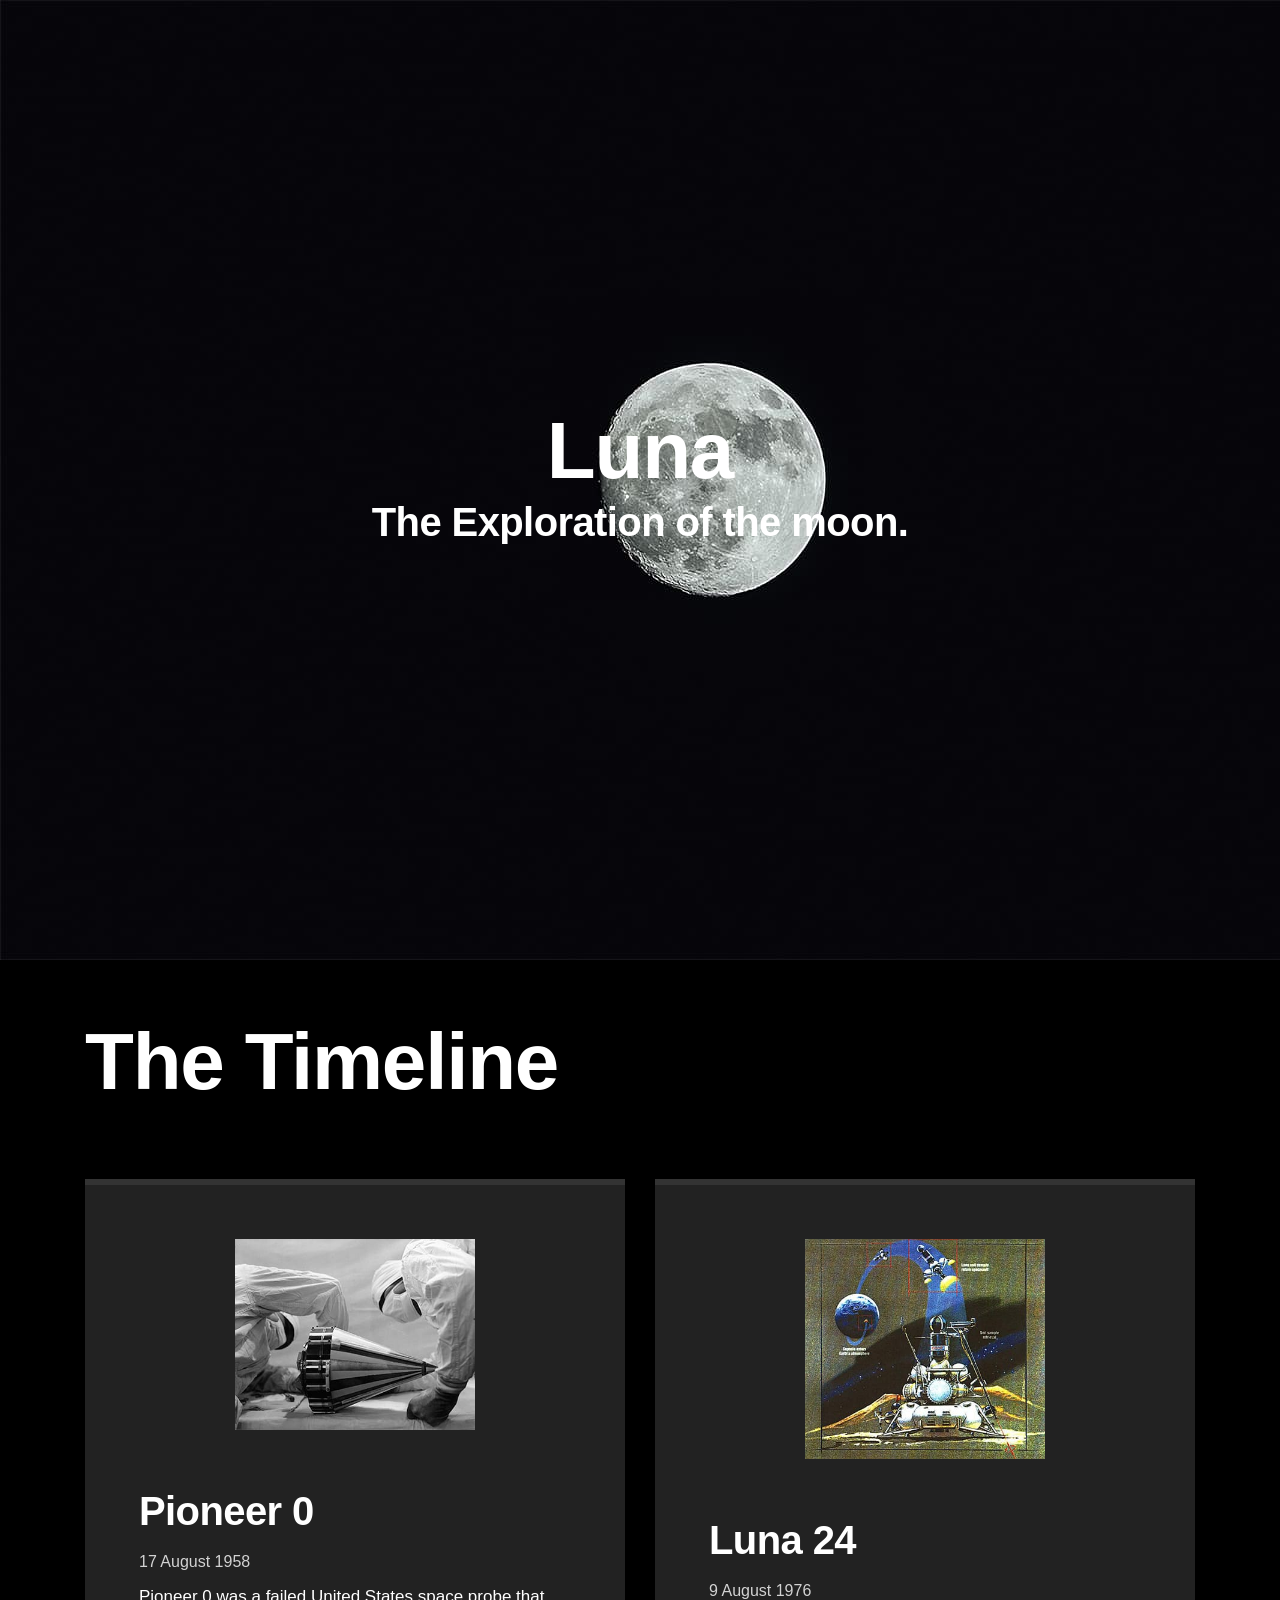
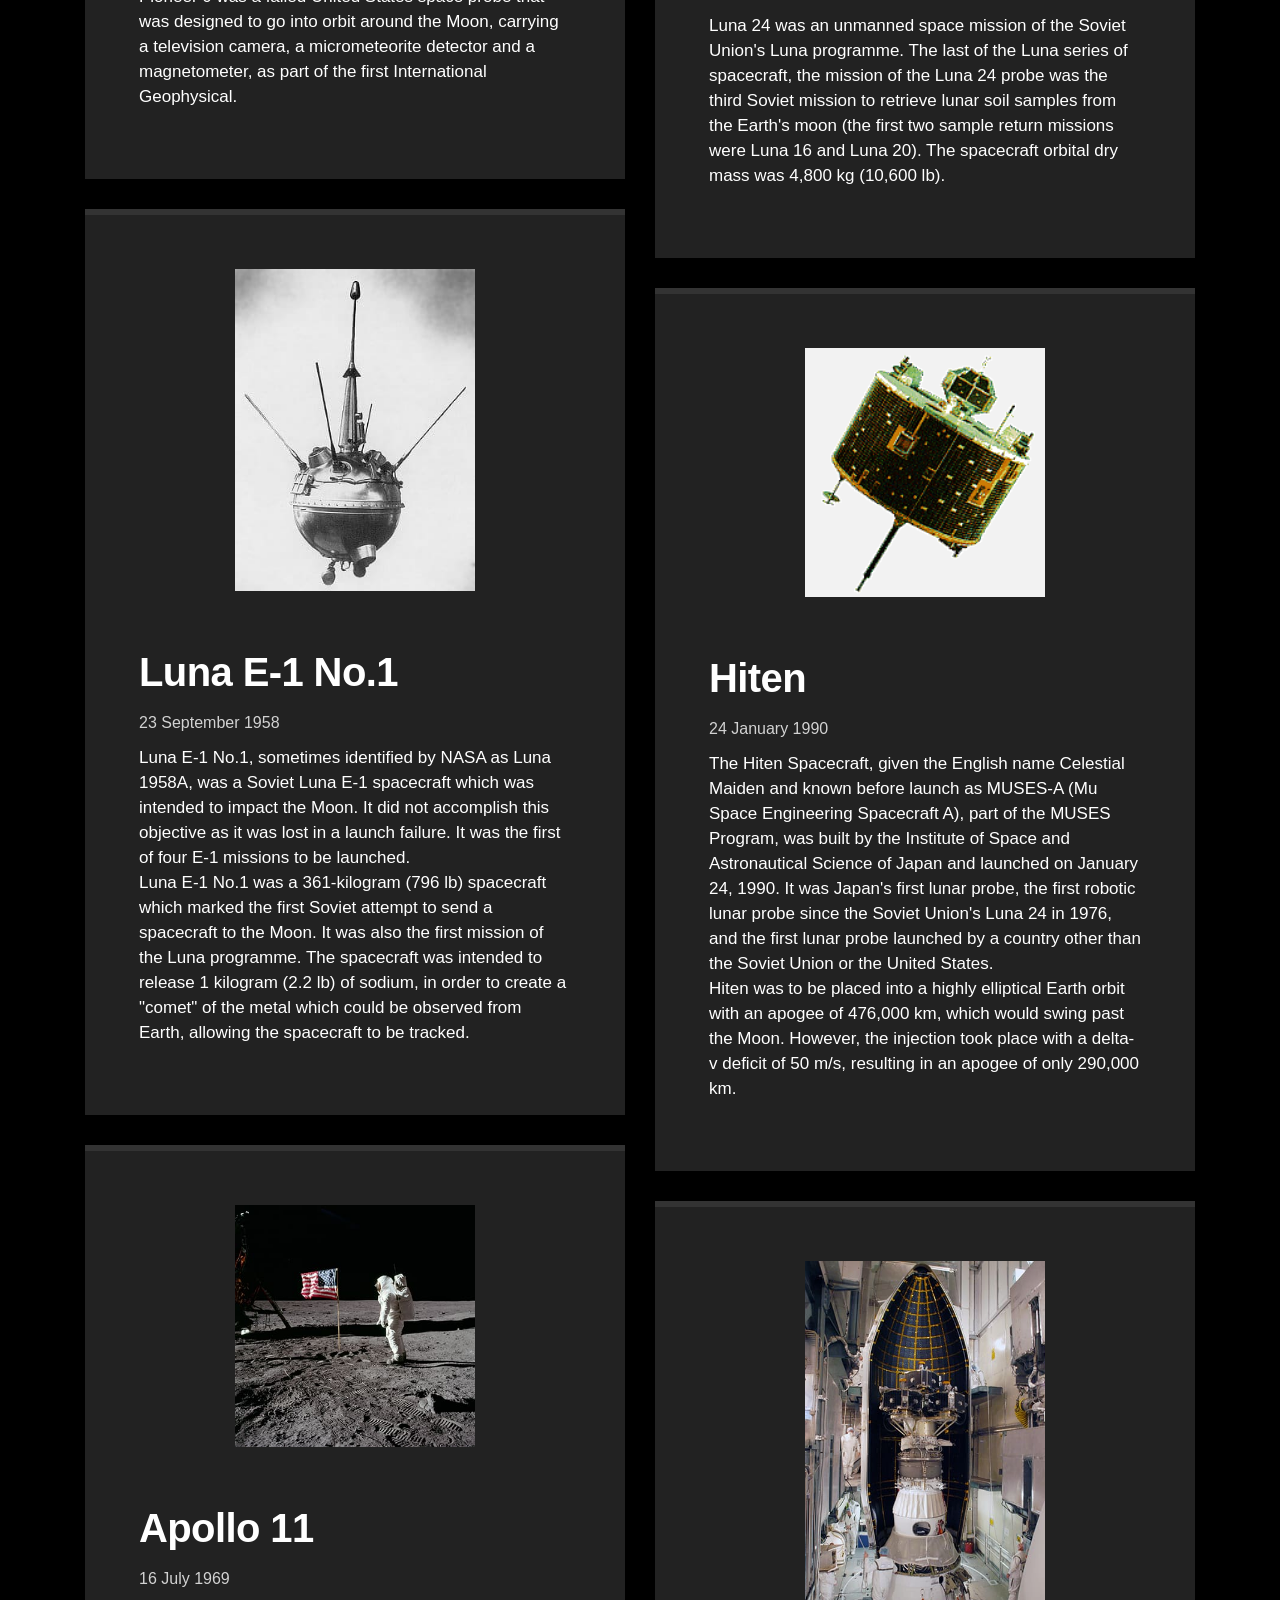
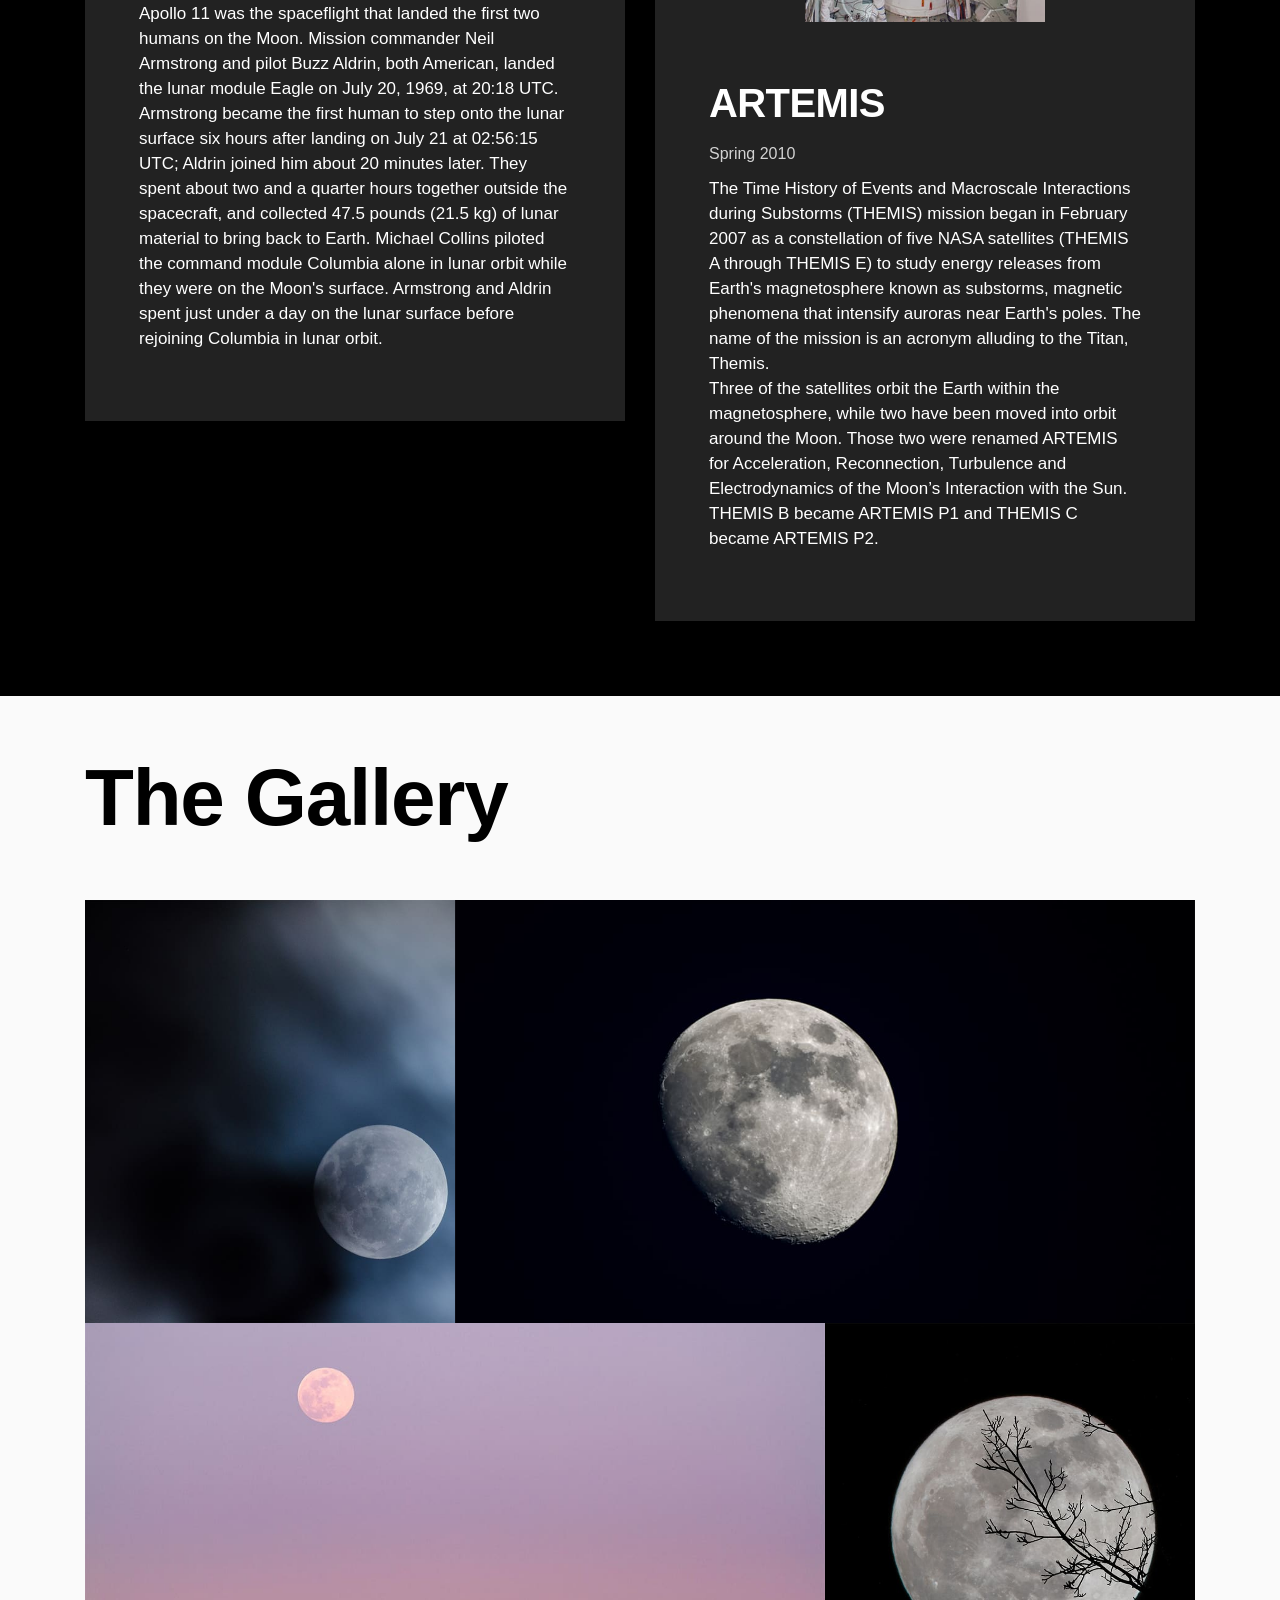
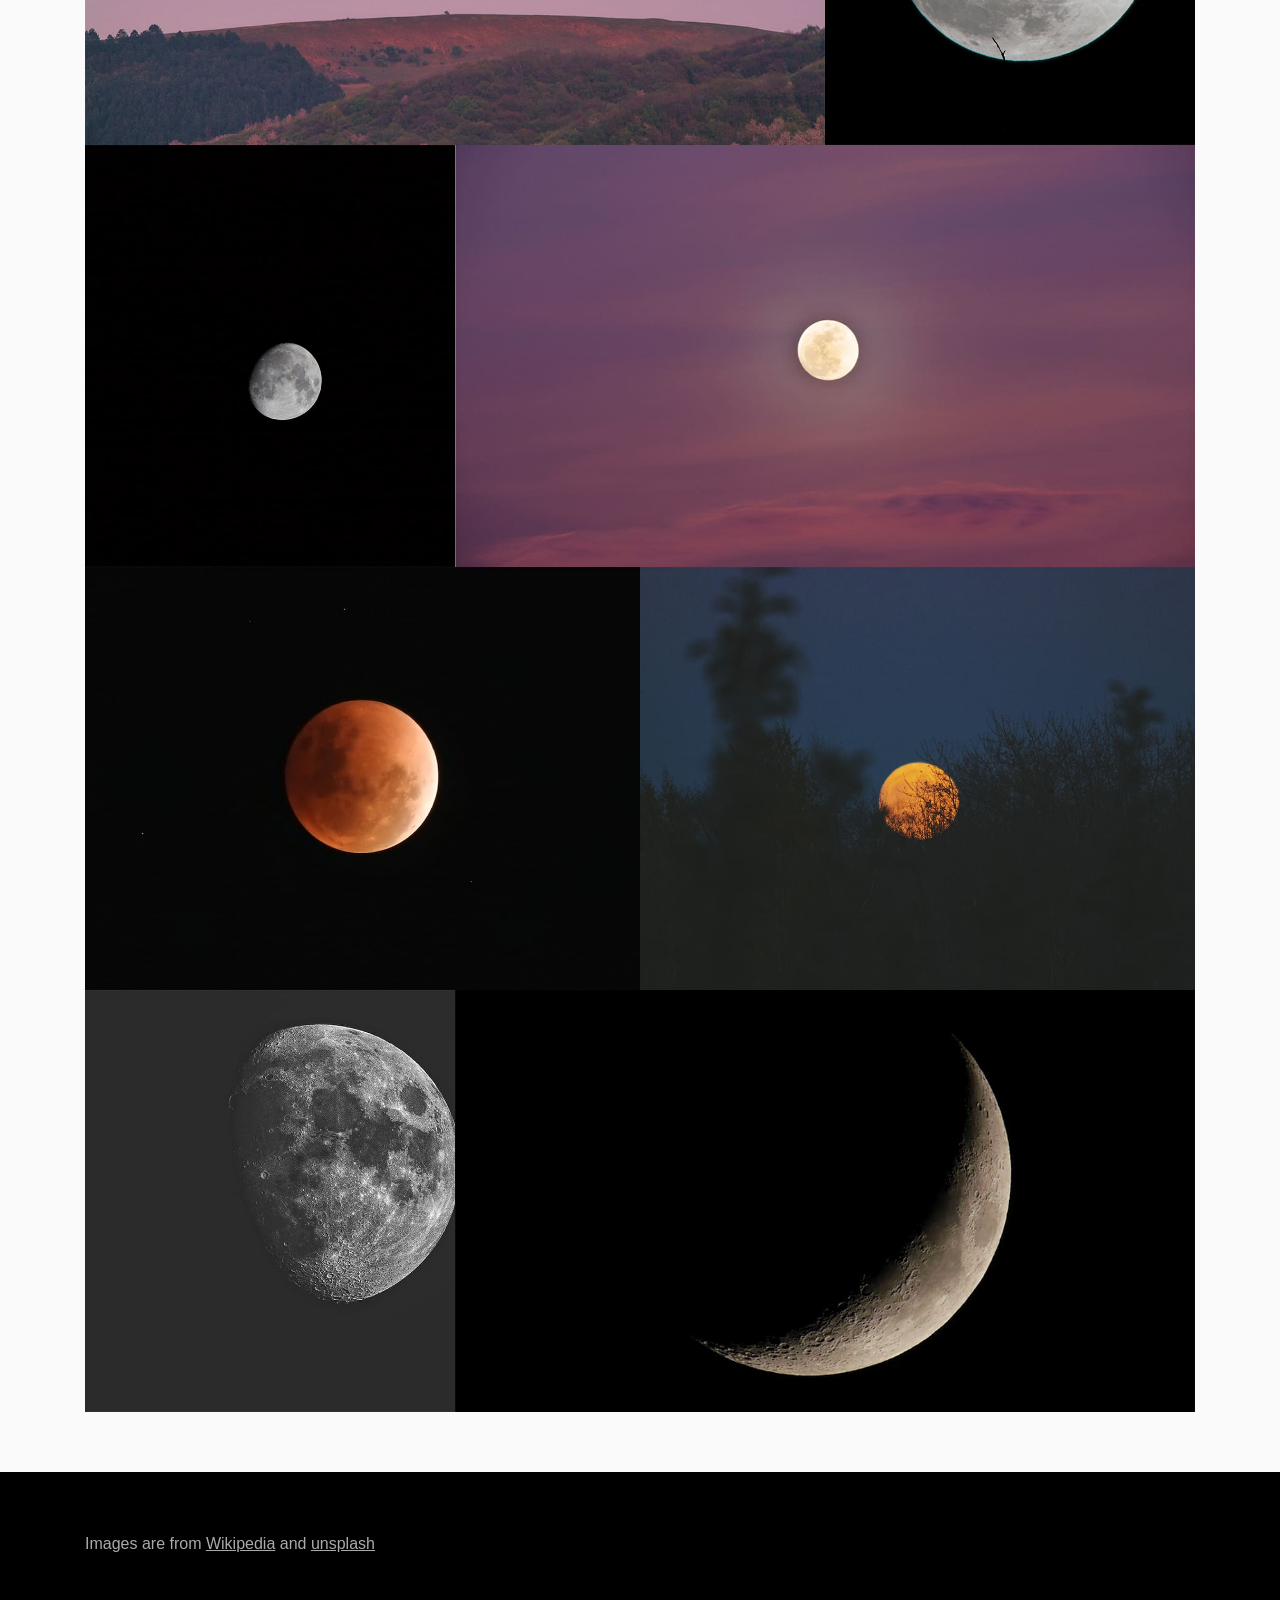
==== index.html @ f982cfae "frist commit" ====
<!-- Hogarth Luna Test - Version 3 -->
<!doctype html>
<html lang="en">

<head>
    <meta charset="utf-8">
    <title>Luna - The exploration of the moon - Test</title>
    <meta name="viewport" content="width=device-width, initial-scale=1">
    <meta http-equiv="X-UA-Compatible" content="IE=edge">
    <meta name="description" content="Luna - The exploration of the moon">
    <meta property="og:title" content="Luna - The exploration of the moon">
    <meta property="og:description" content="Luna - The exploration of the moon">
    <meta name="format-detection" content="telephone=no">
    <link rel="icon" type="image/png" href="/favicon/favicon_32x32.png" sizes="32x32">
    <link rel="icon" type="image/png" href="/favicon/favicon_16x16.png" sizes="16x16">

    <link rel="stylesheet" href="/css/style.css" />
</head>

<body class='home'>
    <section class="hero hero-unit-moon-exploration">
        <figure class="hero-image"></figure>
        <div class="hero-copy">
            <h2>Luna</h2>
            <h3>The Exploration of the moon.</h3>
        </div>
    </section>
    <section class="timeline">
        <div class="container">
            <div class="row">
                <div class="col-12">
                    <h2 class='section-headline'>The Timeline</h2>
                </div>
            </div>
            <div class="row">
                <div class="col-12 col-lg-6">
                    <div class="timeline-item timeline-1">
                        <img src="/images/timeline/pioneer.jpg" width='240' alt="Pioneer 0" class="timeline-item-image">
                        <div class="timeline-item-content">
                            <h3>Pioneer 0</h3>
                            <time>17 August 1958</time>
                            <p>Pioneer 0 was a failed United States space probe that was designed to go into orbit around the Moon, carrying a television camera, a micrometeorite detector and a magnetometer, as part of the first International Geophysical.</p>
                        </div>
                    </div>
                    <div class="timeline-item timeline-2">
                        <img src="/images/timeline/luna-1.jpg" width='240' alt="Luna E-1 No.1" class="timeline-item-image">
                        <div class="timeline-item-content">
                            <h3>Luna E-1 No.1</h3>
                            <time>23 September 1958</time>
                            <p>Luna E-1 No.1, sometimes identified by NASA as Luna 1958A, was a Soviet Luna E-1 spacecraft which was intended to impact the Moon. It did not accomplish this objective as it was lost in a launch failure. It was the first of four E-1 missions to be launched.
                                <br/> Luna E-1 No.1 was a 361-kilogram (796 lb) spacecraft which marked the first Soviet attempt to send a spacecraft to the Moon. It was also the first mission of the Luna programme. The spacecraft was intended to release 1 kilogram (2.2 lb) of sodium, in order to create a "comet" of the metal which could be observed from Earth, allowing the spacecraft to be tracked.</p>
                        </div>
                    </div>
                    <div class="timeline-item timeline-3">
                        <img src="/images/timeline/apollo-11.jpg" width='240' alt="Apollo 11" class="timeline-item-image">
                        <div class="timeline-item-content">
                            <h3>Apollo 11</h3>
                            <time>16 July 1969</time>
                            <p>Apollo 11 was the spaceflight that landed the first two humans on the Moon. Mission commander Neil Armstrong and pilot Buzz Aldrin, both American, landed the lunar module Eagle on July 20, 1969, at 20:18 UTC. Armstrong became the first human to step onto the lunar surface six hours after landing on July 21 at 02:56:15 UTC; Aldrin joined him about 20 minutes later. They spent about two and a quarter hours together outside the spacecraft, and collected 47.5 pounds (21.5 kg) of lunar material to bring back to Earth. Michael Collins piloted the command module Columbia alone in lunar orbit while they were on the Moon's surface. Armstrong and Aldrin spent just under a day on the lunar surface before rejoining Columbia in lunar orbit.</p>
                        </div>
                    </div>
                </div>
                <div class="col-12 col-lg-6">
                    <div class="timeline-item timeline-4">
                        <img src="/images/timeline/luna-24.jpg" width='240' alt="Luna 24" class="timeline-item-image">
                        <div class="timeline-item-content">
                            <h3>Luna 24</h3>
                            <time>9 August 1976</time>
                            <p>Luna 24 was an unmanned space mission of the Soviet Union's Luna programme. The last of the Luna series of spacecraft, the mission of the Luna 24 probe was the third Soviet mission to retrieve lunar soil samples from the Earth's moon (the first two sample return missions were Luna 16 and Luna 20). The spacecraft orbital dry mass was 4,800 kg (10,600 lb).</p>
                        </div>
                    </div>
                    <div class="timeline-item timeline-5">
                        <img src="/images/timeline/hiten.jpg" width='240' alt="Hiten" class="timeline-item-image">
                        <div class="timeline-item-content">
                            <h3>Hiten</h3>
                            <time>24 January 1990</time>
                            <p>The Hiten Spacecraft, given the English name Celestial Maiden and known before launch as MUSES-A (Mu Space Engineering Spacecraft A), part of the MUSES Program, was built by the Institute of Space and Astronautical Science of Japan and launched on January 24, 1990. It was Japan's first lunar probe, the first robotic lunar probe since the Soviet Union's Luna 24 in 1976, and the first lunar probe launched by a country other than the Soviet Union or the United States.
                                <br/> Hiten was to be placed into a highly elliptical Earth orbit with an apogee of 476,000 km, which would swing past the Moon. However, the injection took place with a delta-v deficit of 50 m/s, resulting in an apogee of only 290,000 km.</p>
                        </div>
                    </div>
                    <div class="timeline-item timeline-6">
                        <img src="/images/timeline/artemis.jpg" width='240' alt="ARTEMIS" class="timeline-item-image">
                        <div class="timeline-item-content">
                            <h3>ARTEMIS</h3>
                            <time>Spring 2010</time>
                            <p>The Time History of Events and Macroscale Interactions during Substorms (THEMIS) mission began in February 2007 as a constellation of five NASA satellites (THEMIS A through THEMIS E) to study energy releases from Earth's magnetosphere known as substorms, magnetic phenomena that intensify auroras near Earth's poles. The name of the mission is an acronym alluding to the Titan, Themis.
                                <br> Three of the satellites orbit the Earth within the magnetosphere, while two have been moved into orbit around the Moon. Those two were renamed ARTEMIS for Acceleration, Reconnection, Turbulence and Electrodynamics of the Moon’s Interaction with the Sun. THEMIS B became ARTEMIS P1 and THEMIS C became ARTEMIS P2.</p>
                        </div>
                    </div>
                </div>
            </div>
        </div>
    </section>
    <section class="gallery" aria-hidden='true'>
        <div class="container">
            <div class="row">
                <div class="col-12">
                    <h2 class='section-headline'>The Gallery</h2>
                </div>
            </div>
            <div class="row">
                <div class="col-12">
                    <div class="gallery-grid">
                        <div class="gallery-photo grid-third grid-left">
                            <figure class='image-moon-1'></figure>
                        </div>
                        <div class="gallery-photo grid-two-third grid-right">
                            <figure class='image-moon-2'></figure>
                        </div>
                        <div class="gallery-photo grid-two-third grid-left">
                            <figure class='image-moon-3'></figure>
                        </div>
                        <div class="gallery-photo grid-third grid-right">
                            <figure class='image-moon-4'></figure>
                        </div>
                        <div class="gallery-photo grid-third grid-left">
                            <figure class='image-moon-5'></figure>
                        </div>
                        <div class="gallery-photo grid-two-third grid-right">
                            <figure class='image-moon-6'></figure>
                        </div>
                        <div class="gallery-photo grid-half grid-left small-hide">
                            <figure class='image-moon-7'></figure>
                        </div>
                        <div class="gallery-photo grid-half grid-right small-hide">
                            <figure class='image-moon-8'></figure>
                        </div>
                        <div class="gallery-photo grid-third grid-left">
                            <figure class='image-moon-9'></figure>
                        </div>
                        <div class="gallery-photo grid-two-third grid-right">
                            <figure class='image-moon-10'></figure>
                        </div>
                    </div>
                </div>
            </div>
        </div>
    </section>
    <footer class='footer'>
        <div class="container">
            <div class="row">
                <div class="col-12">
                    <ul class='footer-list'>
                        <li class='footer-list-item'>Images are from <a href="https://en.wikipedia.org/wiki/Main_Page" target="_blank">Wikipedia</a> and <a href="https://unsplash.com/" target="_blank">unsplash</a></li>
                    </ul>
                </div>
            </div>
        </div>
    </footer>
</body>

</html>
---- css/style.css ----
*,:after,:before{-webkit-box-sizing:border-box;box-sizing:border-box}html{font-family:sans-serif;line-height:1.15;-webkit-text-size-adjust:100%;-ms-text-size-adjust:100%;-ms-overflow-style:scrollbar;-webkit-tap-highlight-color:transparent}@-ms-viewport{width:device-width}article,aside,figcaption,figure,footer,header,hgroup,main,nav,section{display:block}body{margin:0;font-family:-apple-system,BlinkMacSystemFont,Segoe UI,Roboto,Helvetica Neue,Arial,sans-serif;font-size:1rem;font-weight:400;line-height:1.5;color:#212529;text-align:left;background-color:#fff}[tabindex="-1"]:focus{outline:0!important}hr{-webkit-box-sizing:content-box;box-sizing:content-box;height:0;overflow:visible}h1,h2,h3,h4,h5,h6{margin-top:0;margin-bottom:.5rem}p{margin-top:0;margin-bottom:1rem}abbr[data-original-title],abbr[title]{text-decoration:underline;-webkit-text-decoration:underline dotted;text-decoration:underline dotted;cursor:help;border-bottom:0}address{font-style:normal;line-height:inherit}address,dl,ol,ul{margin-bottom:1rem}dl,ol,ul{margin-top:0}ol ol,ol ul,ul ol,ul ul{margin-bottom:0}dt{font-weight:700}dd{margin-bottom:.5rem;margin-left:0}blockquote{margin:0 0 1rem}dfn{font-style:italic}b,strong{font-weight:bolder}small{font-size:80%}sub,sup{position:relative;font-size:75%;line-height:0;vertical-align:baseline}sub{bottom:-.25em}sup{top:-.5em}a{color:#007bff;text-decoration:none;background-color:transparent;-webkit-text-decoration-skip:objects}a:hover{color:#0056b3;text-decoration:underline}a:not([href]):not([tabindex]),a:not([href]):not([tabindex]):focus,a:not([href]):not([tabindex]):hover{color:inherit;text-decoration:none}a:not([href]):not([tabindex]):focus{outline:0}code,kbd,pre,samp{font-family:SFMono-Regular,Menlo,Monaco,Consolas,Liberation Mono,Courier New,monospace;font-size:1em}pre{margin-top:0;margin-bottom:1rem;overflow:auto;-ms-overflow-style:scrollbar}figure{margin:0 0 1rem}img{vertical-align:middle;border-style:none}svg:not(:root){overflow:hidden}table{border-collapse:collapse}caption{padding-top:.75rem;padding-bottom:.75rem;color:#6c757d;text-align:left;caption-side:bottom}th{text-align:inherit}label{display:inline-block;margin-bottom:.5rem}button{border-radius:0}button:focus{outline:1px dotted;outline:5px auto -webkit-focus-ring-color}button,input,optgroup,select,textarea{margin:0;font-family:inherit;font-size:inherit;line-height:inherit}button,input{overflow:visible}button,select{text-transform:none}[type=reset],[type=submit],button,html [type=button]{-webkit-appearance:button}[type=button]::-moz-focus-inner,[type=reset]::-moz-focus-inner,[type=submit]::-moz-focus-inner,button::-moz-focus-inner{padding:0;border-style:none}input[type=checkbox],input[type=radio]{-webkit-box-sizing:border-box;box-sizing:border-box;padding:0}input[type=date],input[type=datetime-local],input[type=month],input[type=time]{-webkit-appearance:listbox}textarea{overflow:auto;resize:vertical}fieldset{min-width:0;padding:0;margin:0;border:0}legend{display:block;width:100%;max-width:100%;padding:0;margin-bottom:.5rem;font-size:1.5rem;line-height:inherit;color:inherit;white-space:normal}progress{vertical-align:baseline}[type=number]::-webkit-inner-spin-button,[type=number]::-webkit-outer-spin-button{height:auto}[type=search]{outline-offset:-2px;-webkit-appearance:none}[type=search]::-webkit-search-cancel-button,[type=search]::-webkit-search-decoration{-webkit-appearance:none}::-webkit-file-upload-button{font:inherit;-webkit-appearance:button}output{display:inline-block}summary{display:list-item;cursor:pointer}template{display:none}[hidden]{display:none!important}.h1,.h2,.h3,.h4,.h5,.h6,h1,h2,h3,h4,h5,h6{margin-bottom:.5rem;font-family:inherit;font-weight:500;line-height:1.2;color:inherit}.h1,h1{font-size:2.5rem}.h2,h2{font-size:2rem}.h3,h3{font-size:1.75rem}.h4,h4{font-size:1.5rem}.h5,h5{font-size:1.25rem}.h6,h6{font-size:1rem}.lead{font-size:1.25rem;font-weight:300}.display-1{font-size:6rem}.display-1,.display-2{font-weight:300;line-height:1.2}.display-2{font-size:5.5rem}.display-3{font-size:4.5rem}.display-3,.display-4{font-weight:300;line-height:1.2}.display-4{font-size:3.5rem}hr{margin-top:1rem;margin-bottom:1rem;border:0;border-top:1px solid rgba(0,0,0,.1)}.small,small{font-size:80%;font-weight:400}.mark,mark{padding:.2em;background-color:#fcf8e3}.list-inline,.list-unstyled{padding-left:0;list-style:none}.list-inline-item{display:inline-block}.list-inline-item:not(:last-child){margin-right:.5rem}.initialism{font-size:90%;text-transform:uppercase}.blockquote{margin-bottom:1rem;font-size:1.25rem}.blockquote-footer{display:block;font-size:80%;color:#6c757d}.blockquote-footer:before{content:"\2014 \00A0"}.container{width:100%;padding-right:15px;padding-left:15px;margin-right:auto;margin-left:auto}@media (min-width:576px){.container{max-width:540px}}@media (min-width:768px){.container{max-width:720px}}@media (min-width:992px){.container{max-width:960px}}@media (min-width:1200px){.container{max-width:1140px}}.container-fluid{width:100%;padding-right:15px;padding-left:15px;margin-right:auto;margin-left:auto}.row{display:-webkit-box;display:-ms-flexbox;display:flex;-ms-flex-wrap:wrap;flex-wrap:wrap;margin-right:-15px;margin-left:-15px}.no-gutters{margin-right:0;margin-left:0}.no-gutters>.col,.no-gutters>[class*=col-]{padding-right:0;padding-left:0}.col,.col-1,.col-2,.col-3,.col-4,.col-5,.col-6,.col-7,.col-8,.col-9,.col-10,.col-11,.col-12,.col-auto,.col-lg,.col-lg-1,.col-lg-2,.col-lg-3,.col-lg-4,.col-lg-5,.col-lg-6,.col-lg-7,.col-lg-8,.col-lg-9,.col-lg-10,.col-lg-11,.col-lg-12,.col-lg-auto,.col-md,.col-md-1,.col-md-2,.col-md-3,.col-md-4,.col-md-5,.col-md-6,.col-md-7,.col-md-8,.col-md-9,.col-md-10,.col-md-11,.col-md-12,.col-md-auto,.col-sm,.col-sm-1,.col-sm-2,.col-sm-3,.col-sm-4,.col-sm-5,.col-sm-6,.col-sm-7,.col-sm-8,.col-sm-9,.col-sm-10,.col-sm-11,.col-sm-12,.col-sm-auto,.col-xl,.col-xl-1,.col-xl-2,.col-xl-3,.col-xl-4,.col-xl-5,.col-xl-6,.col-xl-7,.col-xl-8,.col-xl-9,.col-xl-10,.col-xl-11,.col-xl-12,.col-xl-auto{position:relative;width:100%;min-height:1px;padding-right:15px;padding-left:15px}.col{-ms-flex-preferred-size:0;flex-basis:0;-webkit-box-flex:1;-ms-flex-positive:1;flex-grow:1;max-width:100%}.col-auto{-ms-flex:0 0 auto;flex:0 0 auto;width:auto;max-width:none}.col-1,.col-auto{-webkit-box-flex:0}.col-1{-ms-flex:0 0 8.33333%;flex:0 0 8.33333%;max-width:8.33333%}.col-2{-ms-flex:0 0 16.66667%;flex:0 0 16.66667%;max-width:16.66667%}.col-2,.col-3{-webkit-box-flex:0}.col-3{-ms-flex:0 0 25%;flex:0 0 25%;max-width:25%}.col-4{-ms-flex:0 0 33.33333%;flex:0 0 33.33333%;max-width:33.33333%}.col-4,.col-5{-webkit-box-flex:0}.col-5{-ms-flex:0 0 41.66667%;flex:0 0 41.66667%;max-width:41.66667%}.col-6{-ms-flex:0 0 50%;flex:0 0 50%;max-width:50%}.col-6,.col-7{-webkit-box-flex:0}.col-7{-ms-flex:0 0 58.33333%;flex:0 0 58.33333%;max-width:58.33333%}.col-8{-ms-flex:0 0 66.66667%;flex:0 0 66.66667%;max-width:66.66667%}.col-8,.col-9{-webkit-box-flex:0}.col-9{-ms-flex:0 0 75%;flex:0 0 75%;max-width:75%}.col-10{-ms-flex:0 0 83.33333%;flex:0 0 83.33333%;max-width:83.33333%}.col-10,.col-11{-webkit-box-flex:0}.col-11{-ms-flex:0 0 91.66667%;flex:0 0 91.66667%;max-width:91.66667%}.col-12{-webkit-box-flex:0;-ms-flex:0 0 100%;flex:0 0 100%;max-width:100%}.order-first{-webkit-box-ordinal-group:0;-ms-flex-order:-1;order:-1}.order-last{-webkit-box-ordinal-group:14;-ms-flex-order:13;order:13}.order-0{-webkit-box-ordinal-group:1;-ms-flex-order:0;order:0}.order-1{-webkit-box-ordinal-group:2;-ms-flex-order:1;order:1}.order-2{-webkit-box-ordinal-group:3;-ms-flex-order:2;order:2}.order-3{-webkit-box-ordinal-group:4;-ms-flex-order:3;order:3}.order-4{-webkit-box-ordinal-group:5;-ms-flex-order:4;order:4}.order-5{-webkit-box-ordinal-group:6;-ms-flex-order:5;order:5}.order-6{-webkit-box-ordinal-group:7;-ms-flex-order:6;order:6}.order-7{-webkit-box-ordinal-group:8;-ms-flex-order:7;order:7}.order-8{-webkit-box-ordinal-group:9;-ms-flex-order:8;order:8}.order-9{-webkit-box-ordinal-group:10;-ms-flex-order:9;order:9}.order-10{-webkit-box-ordinal-group:11;-ms-flex-order:10;order:10}.order-11{-webkit-box-ordinal-group:12;-ms-flex-order:11;order:11}.order-12{-webkit-box-ordinal-group:13;-ms-flex-order:12;order:12}.offset-1{margin-left:8.33333%}.offset-2{margin-left:16.66667%}.offset-3{margin-left:25%}.offset-4{margin-left:33.33333%}.offset-5{margin-left:41.66667%}.offset-6{margin-left:50%}.offset-7{margin-left:58.33333%}.offset-8{margin-left:66.66667%}.offset-9{margin-left:75%}.offset-10{margin-left:83.33333%}.offset-11{margin-left:91.66667%}@media (min-width:576px){.col-sm{-ms-flex-preferred-size:0;flex-basis:0;-webkit-box-flex:1;-ms-flex-positive:1;flex-grow:1;max-width:100%}.col-sm-auto{-webkit-box-flex:0;-ms-flex:0 0 auto;flex:0 0 auto;width:auto;max-width:none}.col-sm-1{-webkit-box-flex:0;-ms-flex:0 0 8.33333%;flex:0 0 8.33333%;max-width:8.33333%}.col-sm-2{-webkit-box-flex:0;-ms-flex:0 0 16.66667%;flex:0 0 16.66667%;max-width:16.66667%}.col-sm-3{-webkit-box-flex:0;-ms-flex:0 0 25%;flex:0 0 25%;max-width:25%}.col-sm-4{-webkit-box-flex:0;-ms-flex:0 0 33.33333%;flex:0 0 33.33333%;max-width:33.33333%}.col-sm-5{-webkit-box-flex:0;-ms-flex:0 0 41.66667%;flex:0 0 41.66667%;max-width:41.66667%}.col-sm-6{-webkit-box-flex:0;-ms-flex:0 0 50%;flex:0 0 50%;max-width:50%}.col-sm-7{-webkit-box-flex:0;-ms-flex:0 0 58.33333%;flex:0 0 58.33333%;max-width:58.33333%}.col-sm-8{-webkit-box-flex:0;-ms-flex:0 0 66.66667%;flex:0 0 66.66667%;max-width:66.66667%}.col-sm-9{-webkit-box-flex:0;-ms-flex:0 0 75%;flex:0 0 75%;max-width:75%}.col-sm-10{-webkit-box-flex:0;-ms-flex:0 0 83.33333%;flex:0 0 83.33333%;max-width:83.33333%}.col-sm-11{-webkit-box-flex:0;-ms-flex:0 0 91.66667%;flex:0 0 91.66667%;max-width:91.66667%}.col-sm-12{-webkit-box-flex:0;-ms-flex:0 0 100%;flex:0 0 100%;max-width:100%}.order-sm-first{-webkit-box-ordinal-group:0;-ms-flex-order:-1;order:-1}.order-sm-last{-webkit-box-ordinal-group:14;-ms-flex-order:13;order:13}.order-sm-0{-webkit-box-ordinal-group:1;-ms-flex-order:0;order:0}.order-sm-1{-webkit-box-ordinal-group:2;-ms-flex-order:1;order:1}.order-sm-2{-webkit-box-ordinal-group:3;-ms-flex-order:2;order:2}.order-sm-3{-webkit-box-ordinal-group:4;-ms-flex-order:3;order:3}.order-sm-4{-webkit-box-ordinal-group:5;-ms-flex-order:4;order:4}.order-sm-5{-webkit-box-ordinal-group:6;-ms-flex-order:5;order:5}.order-sm-6{-webkit-box-ordinal-group:7;-ms-flex-order:6;order:6}.order-sm-7{-webkit-box-ordinal-group:8;-ms-flex-order:7;order:7}.order-sm-8{-webkit-box-ordinal-group:9;-ms-flex-order:8;order:8}.order-sm-9{-webkit-box-ordinal-group:10;-ms-flex-order:9;order:9}.order-sm-10{-webkit-box-ordinal-group:11;-ms-flex-order:10;order:10}.order-sm-11{-webkit-box-ordinal-group:12;-ms-flex-order:11;order:11}.order-sm-12{-webkit-box-ordinal-group:13;-ms-flex-order:12;order:12}.offset-sm-0{margin-left:0}.offset-sm-1{margin-left:8.33333%}.offset-sm-2{margin-left:16.66667%}.offset-sm-3{margin-left:25%}.offset-sm-4{margin-left:33.33333%}.offset-sm-5{margin-left:41.66667%}.offset-sm-6{margin-left:50%}.offset-sm-7{margin-left:58.33333%}.offset-sm-8{margin-left:66.66667%}.offset-sm-9{margin-left:75%}.offset-sm-10{margin-left:83.33333%}.offset-sm-11{margin-left:91.66667%}}@media (min-width:768px){.col-md{-ms-flex-preferred-size:0;flex-basis:0;-webkit-box-flex:1;-ms-flex-positive:1;flex-grow:1;max-width:100%}.col-md-auto{-webkit-box-flex:0;-ms-flex:0 0 auto;flex:0 0 auto;width:auto;max-width:none}.col-md-1{-webkit-box-flex:0;-ms-flex:0 0 8.33333%;flex:0 0 8.33333%;max-width:8.33333%}.col-md-2{-webkit-box-flex:0;-ms-flex:0 0 16.66667%;flex:0 0 16.66667%;max-width:16.66667%}.col-md-3{-webkit-box-flex:0;-ms-flex:0 0 25%;flex:0 0 25%;max-width:25%}.col-md-4{-webkit-box-flex:0;-ms-flex:0 0 33.33333%;flex:0 0 33.33333%;max-width:33.33333%}.col-md-5{-webkit-box-flex:0;-ms-flex:0 0 41.66667%;flex:0 0 41.66667%;max-width:41.66667%}.col-md-6{-webkit-box-flex:0;-ms-flex:0 0 50%;flex:0 0 50%;max-width:50%}.col-md-7{-webkit-box-flex:0;-ms-flex:0 0 58.33333%;flex:0 0 58.33333%;max-width:58.33333%}.col-md-8{-webkit-box-flex:0;-ms-flex:0 0 66.66667%;flex:0 0 66.66667%;max-width:66.66667%}.col-md-9{-webkit-box-flex:0;-ms-flex:0 0 75%;flex:0 0 75%;max-width:75%}.col-md-10{-webkit-box-flex:0;-ms-flex:0 0 83.33333%;flex:0 0 83.33333%;max-width:83.33333%}.col-md-11{-webkit-box-flex:0;-ms-flex:0 0 91.66667%;flex:0 0 91.66667%;max-width:91.66667%}.col-md-12{-webkit-box-flex:0;-ms-flex:0 0 100%;flex:0 0 100%;max-width:100%}.order-md-first{-webkit-box-ordinal-group:0;-ms-flex-order:-1;order:-1}.order-md-last{-webkit-box-ordinal-group:14;-ms-flex-order:13;order:13}.order-md-0{-webkit-box-ordinal-group:1;-ms-flex-order:0;order:0}.order-md-1{-webkit-box-ordinal-group:2;-ms-flex-order:1;order:1}.order-md-2{-webkit-box-ordinal-group:3;-ms-flex-order:2;order:2}.order-md-3{-webkit-box-ordinal-group:4;-ms-flex-order:3;order:3}.order-md-4{-webkit-box-ordinal-group:5;-ms-flex-order:4;order:4}.order-md-5{-webkit-box-ordinal-group:6;-ms-flex-order:5;order:5}.order-md-6{-webkit-box-ordinal-group:7;-ms-flex-order:6;order:6}.order-md-7{-webkit-box-ordinal-group:8;-ms-flex-order:7;order:7}.order-md-8{-webkit-box-ordinal-group:9;-ms-flex-order:8;order:8}.order-md-9{-webkit-box-ordinal-group:10;-ms-flex-order:9;order:9}.order-md-10{-webkit-box-ordinal-group:11;-ms-flex-order:10;order:10}.order-md-11{-webkit-box-ordinal-group:12;-ms-flex-order:11;order:11}.order-md-12{-webkit-box-ordinal-group:13;-ms-flex-order:12;order:12}.offset-md-0{margin-left:0}.offset-md-1{margin-left:8.33333%}.offset-md-2{margin-left:16.66667%}.offset-md-3{margin-left:25%}.offset-md-4{margin-left:33.33333%}.offset-md-5{margin-left:41.66667%}.offset-md-6{margin-left:50%}.offset-md-7{margin-left:58.33333%}.offset-md-8{margin-left:66.66667%}.offset-md-9{margin-left:75%}.offset-md-10{margin-left:83.33333%}.offset-md-11{margin-left:91.66667%}}@media (min-width:992px){.col-lg{-ms-flex-preferred-size:0;flex-basis:0;-webkit-box-flex:1;-ms-flex-positive:1;flex-grow:1;max-width:100%}.col-lg-auto{-webkit-box-flex:0;-ms-flex:0 0 auto;flex:0 0 auto;width:auto;max-width:none}.col-lg-1{-webkit-box-flex:0;-ms-flex:0 0 8.33333%;flex:0 0 8.33333%;max-width:8.33333%}.col-lg-2{-webkit-box-flex:0;-ms-flex:0 0 16.66667%;flex:0 0 16.66667%;max-width:16.66667%}.col-lg-3{-webkit-box-flex:0;-ms-flex:0 0 25%;flex:0 0 25%;max-width:25%}.col-lg-4{-webkit-box-flex:0;-ms-flex:0 0 33.33333%;flex:0 0 33.33333%;max-width:33.33333%}.col-lg-5{-webkit-box-flex:0;-ms-flex:0 0 41.66667%;flex:0 0 41.66667%;max-width:41.66667%}.col-lg-6{-webkit-box-flex:0;-ms-flex:0 0 50%;flex:0 0 50%;max-width:50%}.col-lg-7{-webkit-box-flex:0;-ms-flex:0 0 58.33333%;flex:0 0 58.33333%;max-width:58.33333%}.col-lg-8{-webkit-box-flex:0;-ms-flex:0 0 66.66667%;flex:0 0 66.66667%;max-width:66.66667%}.col-lg-9{-webkit-box-flex:0;-ms-flex:0 0 75%;flex:0 0 75%;max-width:75%}.col-lg-10{-webkit-box-flex:0;-ms-flex:0 0 83.33333%;flex:0 0 83.33333%;max-width:83.33333%}.col-lg-11{-webkit-box-flex:0;-ms-flex:0 0 91.66667%;flex:0 0 91.66667%;max-width:91.66667%}.col-lg-12{-webkit-box-flex:0;-ms-flex:0 0 100%;flex:0 0 100%;max-width:100%}.order-lg-first{-webkit-box-ordinal-group:0;-ms-flex-order:-1;order:-1}.order-lg-last{-webkit-box-ordinal-group:14;-ms-flex-order:13;order:13}.order-lg-0{-webkit-box-ordinal-group:1;-ms-flex-order:0;order:0}.order-lg-1{-webkit-box-ordinal-group:2;-ms-flex-order:1;order:1}.order-lg-2{-webkit-box-ordinal-group:3;-ms-flex-order:2;order:2}.order-lg-3{-webkit-box-ordinal-group:4;-ms-flex-order:3;order:3}.order-lg-4{-webkit-box-ordinal-group:5;-ms-flex-order:4;order:4}.order-lg-5{-webkit-box-ordinal-group:6;-ms-flex-order:5;order:5}.order-lg-6{-webkit-box-ordinal-group:7;-ms-flex-order:6;order:6}.order-lg-7{-webkit-box-ordinal-group:8;-ms-flex-order:7;order:7}.order-lg-8{-webkit-box-ordinal-group:9;-ms-flex-order:8;order:8}.order-lg-9{-webkit-box-ordinal-group:10;-ms-flex-order:9;order:9}.order-lg-10{-webkit-box-ordinal-group:11;-ms-flex-order:10;order:10}.order-lg-11{-webkit-box-ordinal-group:12;-ms-flex-order:11;order:11}.order-lg-12{-webkit-box-ordinal-group:13;-ms-flex-order:12;order:12}.offset-lg-0{margin-left:0}.offset-lg-1{margin-left:8.33333%}.offset-lg-2{margin-left:16.66667%}.offset-lg-3{margin-left:25%}.offset-lg-4{margin-left:33.33333%}.offset-lg-5{margin-left:41.66667%}.offset-lg-6{margin-left:50%}.offset-lg-7{margin-left:58.33333%}.offset-lg-8{margin-left:66.66667%}.offset-lg-9{margin-left:75%}.offset-lg-10{margin-left:83.33333%}.offset-lg-11{margin-left:91.66667%}}@media (min-width:1200px){.col-xl{-ms-flex-preferred-size:0;flex-basis:0;-webkit-box-flex:1;-ms-flex-positive:1;flex-grow:1;max-width:100%}.col-xl-auto{-webkit-box-flex:0;-ms-flex:0 0 auto;flex:0 0 auto;width:auto;max-width:none}.col-xl-1{-webkit-box-flex:0;-ms-flex:0 0 8.33333%;flex:0 0 8.33333%;max-width:8.33333%}.col-xl-2{-webkit-box-flex:0;-ms-flex:0 0 16.66667%;flex:0 0 16.66667%;max-width:16.66667%}.col-xl-3{-webkit-box-flex:0;-ms-flex:0 0 25%;flex:0 0 25%;max-width:25%}.col-xl-4{-webkit-box-flex:0;-ms-flex:0 0 33.33333%;flex:0 0 33.33333%;max-width:33.33333%}.col-xl-5{-webkit-box-flex:0;-ms-flex:0 0 41.66667%;flex:0 0 41.66667%;max-width:41.66667%}.col-xl-6{-webkit-box-flex:0;-ms-flex:0 0 50%;flex:0 0 50%;max-width:50%}.col-xl-7{-webkit-box-flex:0;-ms-flex:0 0 58.33333%;flex:0 0 58.33333%;max-width:58.33333%}.col-xl-8{-webkit-box-flex:0;-ms-flex:0 0 66.66667%;flex:0 0 66.66667%;max-width:66.66667%}.col-xl-9{-webkit-box-flex:0;-ms-flex:0 0 75%;flex:0 0 75%;max-width:75%}.col-xl-10{-webkit-box-flex:0;-ms-flex:0 0 83.33333%;flex:0 0 83.33333%;max-width:83.33333%}.col-xl-11{-webkit-box-flex:0;-ms-flex:0 0 91.66667%;flex:0 0 91.66667%;max-width:91.66667%}.col-xl-12{-webkit-box-flex:0;-ms-flex:0 0 100%;flex:0 0 100%;max-width:100%}.order-xl-first{-webkit-box-ordinal-group:0;-ms-flex-order:-1;order:-1}.order-xl-last{-webkit-box-ordinal-group:14;-ms-flex-order:13;order:13}.order-xl-0{-webkit-box-ordinal-group:1;-ms-flex-order:0;order:0}.order-xl-1{-webkit-box-ordinal-group:2;-ms-flex-order:1;order:1}.order-xl-2{-webkit-box-ordinal-group:3;-ms-flex-order:2;order:2}.order-xl-3{-webkit-box-ordinal-group:4;-ms-flex-order:3;order:3}.order-xl-4{-webkit-box-ordinal-group:5;-ms-flex-order:4;order:4}.order-xl-5{-webkit-box-ordinal-group:6;-ms-flex-order:5;order:5}.order-xl-6{-webkit-box-ordinal-group:7;-ms-flex-order:6;order:6}.order-xl-7{-webkit-box-ordinal-group:8;-ms-flex-order:7;order:7}.order-xl-8{-webkit-box-ordinal-group:9;-ms-flex-order:8;order:8}.order-xl-9{-webkit-box-ordinal-group:10;-ms-flex-order:9;order:9}.order-xl-10{-webkit-box-ordinal-group:11;-ms-flex-order:10;order:10}.order-xl-11{-webkit-box-ordinal-group:12;-ms-flex-order:11;order:11}.order-xl-12{-webkit-box-ordinal-group:13;-ms-flex-order:12;order:12}.offset-xl-0{margin-left:0}.offset-xl-1{margin-left:8.33333%}.offset-xl-2{margin-left:16.66667%}.offset-xl-3{margin-left:25%}.offset-xl-4{margin-left:33.33333%}.offset-xl-5{margin-left:41.66667%}.offset-xl-6{margin-left:50%}.offset-xl-7{margin-left:58.33333%}.offset-xl-8{margin-left:66.66667%}.offset-xl-9{margin-left:75%}.offset-xl-10{margin-left:83.33333%}.offset-xl-11{margin-left:91.66667%}}.fade{-webkit-transition:opacity .15s linear;transition:opacity .15s linear}@media screen and (prefers-reduced-motion:reduce){.fade{-webkit-transition:none;transition:none}}.fade:not(.show){opacity:0}.collapse:not(.show){display:none}.collapsing{position:relative;height:0;overflow:hidden;-webkit-transition:height .35s ease;transition:height .35s ease}@media screen and (prefers-reduced-motion:reduce){.collapsing{-webkit-transition:none;transition:none}}.media{display:-webkit-box;display:-ms-flexbox;display:flex;-webkit-box-align:start;-ms-flex-align:start;align-items:flex-start}.media-body{-webkit-box-flex:1;-ms-flex:1;flex:1}.align-baseline{vertical-align:baseline!important}.align-top{vertical-align:top!important}.align-middle{vertical-align:middle!important}.align-bottom{vertical-align:bottom!important}.align-text-bottom{vertical-align:text-bottom!important}.align-text-top{vertical-align:text-top!important}.bg-primary{background-color:#007bff!important}a.bg-primary:focus,a.bg-primary:hover,button.bg-primary:focus,button.bg-primary:hover{background-color:#0062cc!important}.bg-secondary{background-color:#6c757d!important}a.bg-secondary:focus,a.bg-secondary:hover,button.bg-secondary:focus,button.bg-secondary:hover{background-color:#545b62!important}.bg-success{background-color:#28a745!important}a.bg-success:focus,a.bg-success:hover,button.bg-success:focus,button.bg-success:hover{background-color:#1e7e34!important}.bg-info{background-color:#17a2b8!important}a.bg-info:focus,a.bg-info:hover,button.bg-info:focus,button.bg-info:hover{background-color:#117a8b!important}.bg-warning{background-color:#ffc107!important}a.bg-warning:focus,a.bg-warning:hover,button.bg-warning:focus,button.bg-warning:hover{background-color:#d39e00!important}.bg-danger{background-color:#dc3545!important}a.bg-danger:focus,a.bg-danger:hover,button.bg-danger:focus,button.bg-danger:hover{background-color:#bd2130!important}.bg-light{background-color:#f8f9fa!important}a.bg-light:focus,a.bg-light:hover,button.bg-light:focus,button.bg-light:hover{background-color:#dae0e5!important}.bg-dark{background-color:#343a40!important}a.bg-dark:focus,a.bg-dark:hover,button.bg-dark:focus,button.bg-dark:hover{background-color:#1d2124!important}.bg-white{background-color:#fff!important}.bg-transparent{background-color:transparent!important}.border{border:1px solid #dee2e6!important}.border-top{border-top:1px solid #dee2e6!important}.border-right{border-right:1px solid #dee2e6!important}.border-bottom{border-bottom:1px solid #dee2e6!important}.border-left{border-left:1px solid #dee2e6!important}.border-0{border:0!important}.border-top-0{border-top:0!important}.border-right-0{border-right:0!important}.border-bottom-0{border-bottom:0!important}.border-left-0{border-left:0!important}.border-primary{border-color:#007bff!important}.border-secondary{border-color:#6c757d!important}.border-success{border-color:#28a745!important}.border-info{border-color:#17a2b8!important}.border-warning{border-color:#ffc107!important}.border-danger{border-color:#dc3545!important}.border-light{border-color:#f8f9fa!important}.border-dark{border-color:#343a40!important}.border-white{border-color:#fff!important}.rounded{border-radius:.25rem!important}.rounded-top{border-top-left-radius:.25rem!important}.rounded-right,.rounded-top{border-top-right-radius:.25rem!important}.rounded-bottom,.rounded-right{border-bottom-right-radius:.25rem!important}.rounded-bottom,.rounded-left{border-bottom-left-radius:.25rem!important}.rounded-left{border-top-left-radius:.25rem!important}.rounded-circle{border-radius:50%!important}.rounded-0{border-radius:0!important}.clearfix:after{display:block;clear:both;content:""}.d-none{display:none!important}.d-inline{display:inline!important}.d-inline-block{display:inline-block!important}.d-block{display:block!important}.d-table{display:table!important}.d-table-row{display:table-row!important}.d-table-cell{display:table-cell!important}.d-flex{display:-webkit-box!important;display:-ms-flexbox!important;display:flex!important}.d-inline-flex{display:-webkit-inline-box!important;display:-ms-inline-flexbox!important;display:inline-flex!important}@media (min-width:576px){.d-sm-none{display:none!important}.d-sm-inline{display:inline!important}.d-sm-inline-block{display:inline-block!important}.d-sm-block{display:block!important}.d-sm-table{display:table!important}.d-sm-table-row{display:table-row!important}.d-sm-table-cell{display:table-cell!important}.d-sm-flex{display:-webkit-box!important;display:-ms-flexbox!important;display:flex!important}.d-sm-inline-flex{display:-webkit-inline-box!important;display:-ms-inline-flexbox!important;display:inline-flex!important}}@media (min-width:768px){.d-md-none{display:none!important}.d-md-inline{display:inline!important}.d-md-inline-block{display:inline-block!important}.d-md-block{display:block!important}.d-md-table{display:table!important}.d-md-table-row{display:table-row!important}.d-md-table-cell{display:table-cell!important}.d-md-flex{display:-webkit-box!important;display:-ms-flexbox!important;display:flex!important}.d-md-inline-flex{display:-webkit-inline-box!important;display:-ms-inline-flexbox!important;display:inline-flex!important}}@media (min-width:992px){.d-lg-none{display:none!important}.d-lg-inline{display:inline!important}.d-lg-inline-block{display:inline-block!important}.d-lg-block{display:block!important}.d-lg-table{display:table!important}.d-lg-table-row{display:table-row!important}.d-lg-table-cell{display:table-cell!important}.d-lg-flex{display:-webkit-box!important;display:-ms-flexbox!important;display:flex!important}.d-lg-inline-flex{display:-webkit-inline-box!important;display:-ms-inline-flexbox!important;display:inline-flex!important}}@media (min-width:1200px){.d-xl-none{display:none!important}.d-xl-inline{display:inline!important}.d-xl-inline-block{display:inline-block!important}.d-xl-block{display:block!important}.d-xl-table{display:table!important}.d-xl-table-row{display:table-row!important}.d-xl-table-cell{display:table-cell!important}.d-xl-flex{display:-webkit-box!important;display:-ms-flexbox!important;display:flex!important}.d-xl-inline-flex{display:-webkit-inline-box!important;display:-ms-inline-flexbox!important;display:inline-flex!important}}@media print{.d-print-none{display:none!important}.d-print-inline{display:inline!important}.d-print-inline-block{display:inline-block!important}.d-print-block{display:block!important}.d-print-table{display:table!important}.d-print-table-row{display:table-row!important}.d-print-table-cell{display:table-cell!important}.d-print-flex{display:-webkit-box!important;display:-ms-flexbox!important;display:flex!important}.d-print-inline-flex{display:-webkit-inline-box!important;display:-ms-inline-flexbox!important;display:inline-flex!important}}.embed-responsive{position:relative;display:block;width:100%;padding:0;overflow:hidden}.embed-responsive:before{display:block;content:""}.embed-responsive .embed-responsive-item,.embed-responsive embed,.embed-responsive iframe,.embed-responsive object,.embed-responsive video{position:absolute;top:0;bottom:0;left:0;width:100%;height:100%;border:0}.embed-responsive-21by9:before{padding-top:42.85714%}.embed-responsive-16by9:before{padding-top:56.25%}.embed-responsive-4by3:before{padding-top:75%}.embed-responsive-1by1:before{padding-top:100%}.flex-row{-webkit-box-orient:horizontal!important;-ms-flex-direction:row!important;flex-direction:row!important}.flex-column,.flex-row{-webkit-box-direction:normal!important}.flex-column{-webkit-box-orient:vertical!important;-ms-flex-direction:column!important;flex-direction:column!important}.flex-row-reverse{-webkit-box-orient:horizontal!important;-ms-flex-direction:row-reverse!important;flex-direction:row-reverse!important}.flex-column-reverse,.flex-row-reverse{-webkit-box-direction:reverse!important}.flex-column-reverse{-webkit-box-orient:vertical!important;-ms-flex-direction:column-reverse!important;flex-direction:column-reverse!important}.flex-wrap{-ms-flex-wrap:wrap!important;flex-wrap:wrap!important}.flex-nowrap{-ms-flex-wrap:nowrap!important;flex-wrap:nowrap!important}.flex-wrap-reverse{-ms-flex-wrap:wrap-reverse!important;flex-wrap:wrap-reverse!important}.flex-fill{-webkit-box-flex:1!important;-ms-flex:1 1 auto!important;flex:1 1 auto!important}.flex-grow-0{-webkit-box-flex:0!important;-ms-flex-positive:0!important;flex-grow:0!important}.flex-grow-1{-webkit-box-flex:1!important;-ms-flex-positive:1!important;flex-grow:1!important}.flex-shrink-0{-ms-flex-negative:0!important;flex-shrink:0!important}.flex-shrink-1{-ms-flex-negative:1!important;flex-shrink:1!important}.justify-content-start{-webkit-box-pack:start!important;-ms-flex-pack:start!important;justify-content:flex-start!important}.justify-content-end{-webkit-box-pack:end!important;-ms-flex-pack:end!important;justify-content:flex-end!important}.justify-content-center{-webkit-box-pack:center!important;-ms-flex-pack:center!important;justify-content:center!important}.justify-content-between{-webkit-box-pack:justify!important;-ms-flex-pack:justify!important;justify-content:space-between!important}.justify-content-around{-ms-flex-pack:distribute!important;justify-content:space-around!important}.align-items-start{-webkit-box-align:start!important;-ms-flex-align:start!important;align-items:flex-start!important}.align-items-end{-webkit-box-align:end!important;-ms-flex-align:end!important;align-items:flex-end!important}.align-items-center{-webkit-box-align:center!important;-ms-flex-align:center!important;align-items:center!important}.align-items-baseline{-webkit-box-align:baseline!important;-ms-flex-align:baseline!important;align-items:baseline!important}.align-items-stretch{-webkit-box-align:stretch!important;-ms-flex-align:stretch!important;align-items:stretch!important}.align-content-start{-ms-flex-line-pack:start!important;align-content:flex-start!important}.align-content-end{-ms-flex-line-pack:end!important;align-content:flex-end!important}.align-content-center{-ms-flex-line-pack:center!important;align-content:center!important}.align-content-between{-ms-flex-line-pack:justify!important;align-content:space-between!important}.align-content-around{-ms-flex-line-pack:distribute!important;align-content:space-around!important}.align-content-stretch{-ms-flex-line-pack:stretch!important;align-content:stretch!important}.align-self-auto{-ms-flex-item-align:auto!important;align-self:auto!important}.align-self-start{-ms-flex-item-align:start!important;align-self:flex-start!important}.align-self-end{-ms-flex-item-align:end!important;align-self:flex-end!important}.align-self-center{-ms-flex-item-align:center!important;align-self:center!important}.align-self-baseline{-ms-flex-item-align:baseline!important;align-self:baseline!important}.align-self-stretch{-ms-flex-item-align:stretch!important;align-self:stretch!important}@media (min-width:576px){.flex-sm-row{-webkit-box-orient:horizontal!important;-ms-flex-direction:row!important;flex-direction:row!important}.flex-sm-column,.flex-sm-row{-webkit-box-direction:normal!important}.flex-sm-column{-webkit-box-orient:vertical!important;-ms-flex-direction:column!important;flex-direction:column!important}.flex-sm-row-reverse{-webkit-box-orient:horizontal!important;-webkit-box-direction:reverse!important;-ms-flex-direction:row-reverse!important;flex-direction:row-reverse!important}.flex-sm-column-reverse{-webkit-box-orient:vertical!important;-webkit-box-direction:reverse!important;-ms-flex-direction:column-reverse!important;flex-direction:column-reverse!important}.flex-sm-wrap{-ms-flex-wrap:wrap!important;flex-wrap:wrap!important}.flex-sm-nowrap{-ms-flex-wrap:nowrap!important;flex-wrap:nowrap!important}.flex-sm-wrap-reverse{-ms-flex-wrap:wrap-reverse!important;flex-wrap:wrap-reverse!important}.flex-sm-fill{-webkit-box-flex:1!important;-ms-flex:1 1 auto!important;flex:1 1 auto!important}.flex-sm-grow-0{-webkit-box-flex:0!important;-ms-flex-positive:0!important;flex-grow:0!important}.flex-sm-grow-1{-webkit-box-flex:1!important;-ms-flex-positive:1!important;flex-grow:1!important}.flex-sm-shrink-0{-ms-flex-negative:0!important;flex-shrink:0!important}.flex-sm-shrink-1{-ms-flex-negative:1!important;flex-shrink:1!important}.justify-content-sm-start{-webkit-box-pack:start!important;-ms-flex-pack:start!important;justify-content:flex-start!important}.justify-content-sm-end{-webkit-box-pack:end!important;-ms-flex-pack:end!important;justify-content:flex-end!important}.justify-content-sm-center{-webkit-box-pack:center!important;-ms-flex-pack:center!important;justify-content:center!important}.justify-content-sm-between{-webkit-box-pack:justify!important;-ms-flex-pack:justify!important;justify-content:space-between!important}.justify-content-sm-around{-ms-flex-pack:distribute!important;justify-content:space-around!important}.align-items-sm-start{-webkit-box-align:start!important;-ms-flex-align:start!important;align-items:flex-start!important}.align-items-sm-end{-webkit-box-align:end!important;-ms-flex-align:end!important;align-items:flex-end!important}.align-items-sm-center{-webkit-box-align:center!important;-ms-flex-align:center!important;align-items:center!important}.align-items-sm-baseline{-webkit-box-align:baseline!important;-ms-flex-align:baseline!important;align-items:baseline!important}.align-items-sm-stretch{-webkit-box-align:stretch!important;-ms-flex-align:stretch!important;align-items:stretch!important}.align-content-sm-start{-ms-flex-line-pack:start!important;align-content:flex-start!important}.align-content-sm-end{-ms-flex-line-pack:end!important;align-content:flex-end!important}.align-content-sm-center{-ms-flex-line-pack:center!important;align-content:center!important}.align-content-sm-between{-ms-flex-line-pack:justify!important;align-content:space-between!important}.align-content-sm-around{-ms-flex-line-pack:distribute!important;align-content:space-around!important}.align-content-sm-stretch{-ms-flex-line-pack:stretch!important;align-content:stretch!important}.align-self-sm-auto{-ms-flex-item-align:auto!important;align-self:auto!important}.align-self-sm-start{-ms-flex-item-align:start!important;align-self:flex-start!important}.align-self-sm-end{-ms-flex-item-align:end!important;align-self:flex-end!important}.align-self-sm-center{-ms-flex-item-align:center!important;align-self:center!important}.align-self-sm-baseline{-ms-flex-item-align:baseline!important;align-self:baseline!important}.align-self-sm-stretch{-ms-flex-item-align:stretch!important;align-self:stretch!important}}@media (min-width:768px){.flex-md-row{-webkit-box-orient:horizontal!important;-ms-flex-direction:row!important;flex-direction:row!important}.flex-md-column,.flex-md-row{-webkit-box-direction:normal!important}.flex-md-column{-webkit-box-orient:vertical!important;-ms-flex-direction:column!important;flex-direction:column!important}.flex-md-row-reverse{-webkit-box-orient:horizontal!important;-webkit-box-direction:reverse!important;-ms-flex-direction:row-reverse!important;flex-direction:row-reverse!important}.flex-md-column-reverse{-webkit-box-orient:vertical!important;-webkit-box-direction:reverse!important;-ms-flex-direction:column-reverse!important;flex-direction:column-reverse!important}.flex-md-wrap{-ms-flex-wrap:wrap!important;flex-wrap:wrap!important}.flex-md-nowrap{-ms-flex-wrap:nowrap!important;flex-wrap:nowrap!important}.flex-md-wrap-reverse{-ms-flex-wrap:wrap-reverse!important;flex-wrap:wrap-reverse!important}.flex-md-fill{-webkit-box-flex:1!important;-ms-flex:1 1 auto!important;flex:1 1 auto!important}.flex-md-grow-0{-webkit-box-flex:0!important;-ms-flex-positive:0!important;flex-grow:0!important}.flex-md-grow-1{-webkit-box-flex:1!important;-ms-flex-positive:1!important;flex-grow:1!important}.flex-md-shrink-0{-ms-flex-negative:0!important;flex-shrink:0!important}.flex-md-shrink-1{-ms-flex-negative:1!important;flex-shrink:1!important}.justify-content-md-start{-webkit-box-pack:start!important;-ms-flex-pack:start!important;justify-content:flex-start!important}.justify-content-md-end{-webkit-box-pack:end!important;-ms-flex-pack:end!important;justify-content:flex-end!important}.justify-content-md-center{-webkit-box-pack:center!important;-ms-flex-pack:center!important;justify-content:center!important}.justify-content-md-between{-webkit-box-pack:justify!important;-ms-flex-pack:justify!important;justify-content:space-between!important}.justify-content-md-around{-ms-flex-pack:distribute!important;justify-content:space-around!important}.align-items-md-start{-webkit-box-align:start!important;-ms-flex-align:start!important;align-items:flex-start!important}.align-items-md-end{-webkit-box-align:end!important;-ms-flex-align:end!important;align-items:flex-end!important}.align-items-md-center{-webkit-box-align:center!important;-ms-flex-align:center!important;align-items:center!important}.align-items-md-baseline{-webkit-box-align:baseline!important;-ms-flex-align:baseline!important;align-items:baseline!important}.align-items-md-stretch{-webkit-box-align:stretch!important;-ms-flex-align:stretch!important;align-items:stretch!important}.align-content-md-start{-ms-flex-line-pack:start!important;align-content:flex-start!important}.align-content-md-end{-ms-flex-line-pack:end!important;align-content:flex-end!important}.align-content-md-center{-ms-flex-line-pack:center!important;align-content:center!important}.align-content-md-between{-ms-flex-line-pack:justify!important;align-content:space-between!important}.align-content-md-around{-ms-flex-line-pack:distribute!important;align-content:space-around!important}.align-content-md-stretch{-ms-flex-line-pack:stretch!important;align-content:stretch!important}.align-self-md-auto{-ms-flex-item-align:auto!important;align-self:auto!important}.align-self-md-start{-ms-flex-item-align:start!important;align-self:flex-start!important}.align-self-md-end{-ms-flex-item-align:end!important;align-self:flex-end!important}.align-self-md-center{-ms-flex-item-align:center!important;align-self:center!important}.align-self-md-baseline{-ms-flex-item-align:baseline!important;align-self:baseline!important}.align-self-md-stretch{-ms-flex-item-align:stretch!important;align-self:stretch!important}}@media (min-width:992px){.flex-lg-row{-webkit-box-orient:horizontal!important;-ms-flex-direction:row!important;flex-direction:row!important}.flex-lg-column,.flex-lg-row{-webkit-box-direction:normal!important}.flex-lg-column{-webkit-box-orient:vertical!important;-ms-flex-direction:column!important;flex-direction:column!important}.flex-lg-row-reverse{-webkit-box-orient:horizontal!important;-webkit-box-direction:reverse!important;-ms-flex-direction:row-reverse!important;flex-direction:row-reverse!important}.flex-lg-column-reverse{-webkit-box-orient:vertical!important;-webkit-box-direction:reverse!important;-ms-flex-direction:column-reverse!important;flex-direction:column-reverse!important}.flex-lg-wrap{-ms-flex-wrap:wrap!important;flex-wrap:wrap!important}.flex-lg-nowrap{-ms-flex-wrap:nowrap!important;flex-wrap:nowrap!important}.flex-lg-wrap-reverse{-ms-flex-wrap:wrap-reverse!important;flex-wrap:wrap-reverse!important}.flex-lg-fill{-webkit-box-flex:1!important;-ms-flex:1 1 auto!important;flex:1 1 auto!important}.flex-lg-grow-0{-webkit-box-flex:0!important;-ms-flex-positive:0!important;flex-grow:0!important}.flex-lg-grow-1{-webkit-box-flex:1!important;-ms-flex-positive:1!important;flex-grow:1!important}.flex-lg-shrink-0{-ms-flex-negative:0!important;flex-shrink:0!important}.flex-lg-shrink-1{-ms-flex-negative:1!important;flex-shrink:1!important}.justify-content-lg-start{-webkit-box-pack:start!important;-ms-flex-pack:start!important;justify-content:flex-start!important}.justify-content-lg-end{-webkit-box-pack:end!important;-ms-flex-pack:end!important;justify-content:flex-end!important}.justify-content-lg-center{-webkit-box-pack:center!important;-ms-flex-pack:center!important;justify-content:center!important}.justify-content-lg-between{-webkit-box-pack:justify!important;-ms-flex-pack:justify!important;justify-content:space-between!important}.justify-content-lg-around{-ms-flex-pack:distribute!important;justify-content:space-around!important}.align-items-lg-start{-webkit-box-align:start!important;-ms-flex-align:start!important;align-items:flex-start!important}.align-items-lg-end{-webkit-box-align:end!important;-ms-flex-align:end!important;align-items:flex-end!important}.align-items-lg-center{-webkit-box-align:center!important;-ms-flex-align:center!important;align-items:center!important}.align-items-lg-baseline{-webkit-box-align:baseline!important;-ms-flex-align:baseline!important;align-items:baseline!important}.align-items-lg-stretch{-webkit-box-align:stretch!important;-ms-flex-align:stretch!important;align-items:stretch!important}.align-content-lg-start{-ms-flex-line-pack:start!important;align-content:flex-start!important}.align-content-lg-end{-ms-flex-line-pack:end!important;align-content:flex-end!important}.align-content-lg-center{-ms-flex-line-pack:center!important;align-content:center!important}.align-content-lg-between{-ms-flex-line-pack:justify!important;align-content:space-between!important}.align-content-lg-around{-ms-flex-line-pack:distribute!important;align-content:space-around!important}.align-content-lg-stretch{-ms-flex-line-pack:stretch!important;align-content:stretch!important}.align-self-lg-auto{-ms-flex-item-align:auto!important;align-self:auto!important}.align-self-lg-start{-ms-flex-item-align:start!important;align-self:flex-start!important}.align-self-lg-end{-ms-flex-item-align:end!important;align-self:flex-end!important}.align-self-lg-center{-ms-flex-item-align:center!important;align-self:center!important}.align-self-lg-baseline{-ms-flex-item-align:baseline!important;align-self:baseline!important}.align-self-lg-stretch{-ms-flex-item-align:stretch!important;align-self:stretch!important}}@media (min-width:1200px){.flex-xl-row{-webkit-box-orient:horizontal!important;-ms-flex-direction:row!important;flex-direction:row!important}.flex-xl-column,.flex-xl-row{-webkit-box-direction:normal!important}.flex-xl-column{-webkit-box-orient:vertical!important;-ms-flex-direction:column!important;flex-direction:column!important}.flex-xl-row-reverse{-webkit-box-orient:horizontal!important;-webkit-box-direction:reverse!important;-ms-flex-direction:row-reverse!important;flex-direction:row-reverse!important}.flex-xl-column-reverse{-webkit-box-orient:vertical!important;-webkit-box-direction:reverse!important;-ms-flex-direction:column-reverse!important;flex-direction:column-reverse!important}.flex-xl-wrap{-ms-flex-wrap:wrap!important;flex-wrap:wrap!important}.flex-xl-nowrap{-ms-flex-wrap:nowrap!important;flex-wrap:nowrap!important}.flex-xl-wrap-reverse{-ms-flex-wrap:wrap-reverse!important;flex-wrap:wrap-reverse!important}.flex-xl-fill{-webkit-box-flex:1!important;-ms-flex:1 1 auto!important;flex:1 1 auto!important}.flex-xl-grow-0{-webkit-box-flex:0!important;-ms-flex-positive:0!important;flex-grow:0!important}.flex-xl-grow-1{-webkit-box-flex:1!important;-ms-flex-positive:1!important;flex-grow:1!important}.flex-xl-shrink-0{-ms-flex-negative:0!important;flex-shrink:0!important}.flex-xl-shrink-1{-ms-flex-negative:1!important;flex-shrink:1!important}.justify-content-xl-start{-webkit-box-pack:start!important;-ms-flex-pack:start!important;justify-content:flex-start!important}.justify-content-xl-end{-webkit-box-pack:end!important;-ms-flex-pack:end!important;justify-content:flex-end!important}.justify-content-xl-center{-webkit-box-pack:center!important;-ms-flex-pack:center!important;justify-content:center!important}.justify-content-xl-between{-webkit-box-pack:justify!important;-ms-flex-pack:justify!important;justify-content:space-between!important}.justify-content-xl-around{-ms-flex-pack:distribute!important;justify-content:space-around!important}.align-items-xl-start{-webkit-box-align:start!important;-ms-flex-align:start!important;align-items:flex-start!important}.align-items-xl-end{-webkit-box-align:end!important;-ms-flex-align:end!important;align-items:flex-end!important}.align-items-xl-center{-webkit-box-align:center!important;-ms-flex-align:center!important;align-items:center!important}.align-items-xl-baseline{-webkit-box-align:baseline!important;-ms-flex-align:baseline!important;align-items:baseline!important}.align-items-xl-stretch{-webkit-box-align:stretch!important;-ms-flex-align:stretch!important;align-items:stretch!important}.align-content-xl-start{-ms-flex-line-pack:start!important;align-content:flex-start!important}.align-content-xl-end{-ms-flex-line-pack:end!important;align-content:flex-end!important}.align-content-xl-center{-ms-flex-line-pack:center!important;align-content:center!important}.align-content-xl-between{-ms-flex-line-pack:justify!important;align-content:space-between!important}.align-content-xl-around{-ms-flex-line-pack:distribute!important;align-content:space-around!important}.align-content-xl-stretch{-ms-flex-line-pack:stretch!important;align-content:stretch!important}.align-self-xl-auto{-ms-flex-item-align:auto!important;align-self:auto!important}.align-self-xl-start{-ms-flex-item-align:start!important;align-self:flex-start!important}.align-self-xl-end{-ms-flex-item-align:end!important;align-self:flex-end!important}.align-self-xl-center{-ms-flex-item-align:center!important;align-self:center!important}.align-self-xl-baseline{-ms-flex-item-align:baseline!important;align-self:baseline!important}.align-self-xl-stretch{-ms-flex-item-align:stretch!important;align-self:stretch!important}}.float-left{float:left!important}.float-right{float:right!important}.float-none{float:none!important}@media (min-width:576px){.float-sm-left{float:left!important}.float-sm-right{float:right!important}.float-sm-none{float:none!important}}@media (min-width:768px){.float-md-left{float:left!important}.float-md-right{float:right!important}.float-md-none{float:none!important}}@media (min-width:992px){.float-lg-left{float:left!important}.float-lg-right{float:right!important}.float-lg-none{float:none!important}}@media (min-width:1200px){.float-xl-left{float:left!important}.float-xl-right{float:right!important}.float-xl-none{float:none!important}}.position-static{position:static!important}.position-relative{position:relative!important}.position-absolute{position:absolute!important}.position-fixed{position:fixed!important}.position-sticky{position:-webkit-sticky!important;position:sticky!important}.fixed-top{top:0}.fixed-bottom,.fixed-top{position:fixed;right:0;left:0;z-index:1030}.fixed-bottom{bottom:0}@supports ((position:-webkit-sticky) or (position:sticky)){.sticky-top{position:-webkit-sticky;position:sticky;top:0;z-index:1020}}.sr-only{position:absolute;width:1px;height:1px;padding:0;overflow:hidden;clip:rect(0,0,0,0);white-space:nowrap;border:0}.sr-only-focusable:active,.sr-only-focusable:focus{position:static;width:auto;height:auto;overflow:visible;clip:auto;white-space:normal}.shadow-sm{-webkit-box-shadow:0 .125rem .25rem rgba(0,0,0,.075)!important;box-shadow:0 .125rem .25rem rgba(0,0,0,.075)!important}.shadow{-webkit-box-shadow:0 .5rem 1rem rgba(0,0,0,.15)!important;box-shadow:0 .5rem 1rem rgba(0,0,0,.15)!important}.shadow-lg{-webkit-box-shadow:0 1rem 3rem rgba(0,0,0,.175)!important;box-shadow:0 1rem 3rem rgba(0,0,0,.175)!important}.shadow-none{-webkit-box-shadow:none!important;box-shadow:none!important}.w-25{width:25%!important}.w-50{width:50%!important}.w-75{width:75%!important}.w-100{width:100%!important}.w-auto{width:auto!important}.h-25{height:25%!important}.h-50{height:50%!important}.h-75{height:75%!important}.h-100{height:100%!important}.h-auto{height:auto!important}.mw-100{max-width:100%!important}.mh-100{max-height:100%!important}.m-0{margin:0!important}.mt-0,.my-0{margin-top:0!important}.mr-0,.mx-0{margin-right:0!important}.mb-0,.my-0{margin-bottom:0!important}.ml-0,.mx-0{margin-left:0!important}.m-1{margin:.25rem!important}.mt-1,.my-1{margin-top:.25rem!important}.mr-1,.mx-1{margin-right:.25rem!important}.mb-1,.my-1{margin-bottom:.25rem!important}.ml-1,.mx-1{margin-left:.25rem!important}.m-2{margin:.5rem!important}.mt-2,.my-2{margin-top:.5rem!important}.mr-2,.mx-2{margin-right:.5rem!important}.mb-2,.my-2{margin-bottom:.5rem!important}.ml-2,.mx-2{margin-left:.5rem!important}.m-3{margin:1rem!important}.mt-3,.my-3{margin-top:1rem!important}.mr-3,.mx-3{margin-right:1rem!important}.mb-3,.my-3{margin-bottom:1rem!important}.ml-3,.mx-3{margin-left:1rem!important}.m-4{margin:1.5rem!important}.mt-4,.my-4{margin-top:1.5rem!important}.mr-4,.mx-4{margin-right:1.5rem!important}.mb-4,.my-4{margin-bottom:1.5rem!important}.ml-4,.mx-4{margin-left:1.5rem!important}.m-5{margin:3rem!important}.mt-5,.my-5{margin-top:3rem!important}.mr-5,.mx-5{margin-right:3rem!important}.mb-5,.my-5{margin-bottom:3rem!important}.ml-5,.mx-5{margin-left:3rem!important}.p-0{padding:0!important}.pt-0,.py-0{padding-top:0!important}.pr-0,.px-0{padding-right:0!important}.pb-0,.py-0{padding-bottom:0!important}.pl-0,.px-0{padding-left:0!important}.p-1{padding:.25rem!important}.pt-1,.py-1{padding-top:.25rem!important}.pr-1,.px-1{padding-right:.25rem!important}.pb-1,.py-1{padding-bottom:.25rem!important}.pl-1,.px-1{padding-left:.25rem!important}.p-2{padding:.5rem!important}.pt-2,.py-2{padding-top:.5rem!important}.pr-2,.px-2{padding-right:.5rem!important}.pb-2,.py-2{padding-bottom:.5rem!important}.pl-2,.px-2{padding-left:.5rem!important}.p-3{padding:1rem!important}.pt-3,.py-3{padding-top:1rem!important}.pr-3,.px-3{padding-right:1rem!important}.pb-3,.py-3{padding-bottom:1rem!important}.pl-3,.px-3{padding-left:1rem!important}.p-4{padding:1.5rem!important}.pt-4,.py-4{padding-top:1.5rem!important}.pr-4,.px-4{padding-right:1.5rem!important}.pb-4,.py-4{padding-bottom:1.5rem!important}.pl-4,.px-4{padding-left:1.5rem!important}.p-5{padding:3rem!important}.pt-5,.py-5{padding-top:3rem!important}.pr-5,.px-5{padding-right:3rem!important}.pb-5,.py-5{padding-bottom:3rem!important}.pl-5,.px-5{padding-left:3rem!important}.m-auto{margin:auto!important}.mt-auto,.my-auto{margin-top:auto!important}.mr-auto,.mx-auto{margin-right:auto!important}.mb-auto,.my-auto{margin-bottom:auto!important}.ml-auto,.mx-auto{margin-left:auto!important}@media (min-width:576px){.m-sm-0{margin:0!important}.mt-sm-0,.my-sm-0{margin-top:0!important}.mr-sm-0,.mx-sm-0{margin-right:0!important}.mb-sm-0,.my-sm-0{margin-bottom:0!important}.ml-sm-0,.mx-sm-0{margin-left:0!important}.m-sm-1{margin:.25rem!important}.mt-sm-1,.my-sm-1{margin-top:.25rem!important}.mr-sm-1,.mx-sm-1{margin-right:.25rem!important}.mb-sm-1,.my-sm-1{margin-bottom:.25rem!important}.ml-sm-1,.mx-sm-1{margin-left:.25rem!important}.m-sm-2{margin:.5rem!important}.mt-sm-2,.my-sm-2{margin-top:.5rem!important}.mr-sm-2,.mx-sm-2{margin-right:.5rem!important}.mb-sm-2,.my-sm-2{margin-bottom:.5rem!important}.ml-sm-2,.mx-sm-2{margin-left:.5rem!important}.m-sm-3{margin:1rem!important}.mt-sm-3,.my-sm-3{margin-top:1rem!important}.mr-sm-3,.mx-sm-3{margin-right:1rem!important}.mb-sm-3,.my-sm-3{margin-bottom:1rem!important}.ml-sm-3,.mx-sm-3{margin-left:1rem!important}.m-sm-4{margin:1.5rem!important}.mt-sm-4,.my-sm-4{margin-top:1.5rem!important}.mr-sm-4,.mx-sm-4{margin-right:1.5rem!important}.mb-sm-4,.my-sm-4{margin-bottom:1.5rem!important}.ml-sm-4,.mx-sm-4{margin-left:1.5rem!important}.m-sm-5{margin:3rem!important}.mt-sm-5,.my-sm-5{margin-top:3rem!important}.mr-sm-5,.mx-sm-5{margin-right:3rem!important}.mb-sm-5,.my-sm-5{margin-bottom:3rem!important}.ml-sm-5,.mx-sm-5{margin-left:3rem!important}.p-sm-0{padding:0!important}.pt-sm-0,.py-sm-0{padding-top:0!important}.pr-sm-0,.px-sm-0{padding-right:0!important}.pb-sm-0,.py-sm-0{padding-bottom:0!important}.pl-sm-0,.px-sm-0{padding-left:0!important}.p-sm-1{padding:.25rem!important}.pt-sm-1,.py-sm-1{padding-top:.25rem!important}.pr-sm-1,.px-sm-1{padding-right:.25rem!important}.pb-sm-1,.py-sm-1{padding-bottom:.25rem!important}.pl-sm-1,.px-sm-1{padding-left:.25rem!important}.p-sm-2{padding:.5rem!important}.pt-sm-2,.py-sm-2{padding-top:.5rem!important}.pr-sm-2,.px-sm-2{padding-right:.5rem!important}.pb-sm-2,.py-sm-2{padding-bottom:.5rem!important}.pl-sm-2,.px-sm-2{padding-left:.5rem!important}.p-sm-3{padding:1rem!important}.pt-sm-3,.py-sm-3{padding-top:1rem!important}.pr-sm-3,.px-sm-3{padding-right:1rem!important}.pb-sm-3,.py-sm-3{padding-bottom:1rem!important}.pl-sm-3,.px-sm-3{padding-left:1rem!important}.p-sm-4{padding:1.5rem!important}.pt-sm-4,.py-sm-4{padding-top:1.5rem!important}.pr-sm-4,.px-sm-4{padding-right:1.5rem!important}.pb-sm-4,.py-sm-4{padding-bottom:1.5rem!important}.pl-sm-4,.px-sm-4{padding-left:1.5rem!important}.p-sm-5{padding:3rem!important}.pt-sm-5,.py-sm-5{padding-top:3rem!important}.pr-sm-5,.px-sm-5{padding-right:3rem!important}.pb-sm-5,.py-sm-5{padding-bottom:3rem!important}.pl-sm-5,.px-sm-5{padding-left:3rem!important}.m-sm-auto{margin:auto!important}.mt-sm-auto,.my-sm-auto{margin-top:auto!important}.mr-sm-auto,.mx-sm-auto{margin-right:auto!important}.mb-sm-auto,.my-sm-auto{margin-bottom:auto!important}.ml-sm-auto,.mx-sm-auto{margin-left:auto!important}}@media (min-width:768px){.m-md-0{margin:0!important}.mt-md-0,.my-md-0{margin-top:0!important}.mr-md-0,.mx-md-0{margin-right:0!important}.mb-md-0,.my-md-0{margin-bottom:0!important}.ml-md-0,.mx-md-0{margin-left:0!important}.m-md-1{margin:.25rem!important}.mt-md-1,.my-md-1{margin-top:.25rem!important}.mr-md-1,.mx-md-1{margin-right:.25rem!important}.mb-md-1,.my-md-1{margin-bottom:.25rem!important}.ml-md-1,.mx-md-1{margin-left:.25rem!important}.m-md-2{margin:.5rem!important}.mt-md-2,.my-md-2{margin-top:.5rem!important}.mr-md-2,.mx-md-2{margin-right:.5rem!important}.mb-md-2,.my-md-2{margin-bottom:.5rem!important}.ml-md-2,.mx-md-2{margin-left:.5rem!important}.m-md-3{margin:1rem!important}.mt-md-3,.my-md-3{margin-top:1rem!important}.mr-md-3,.mx-md-3{margin-right:1rem!important}.mb-md-3,.my-md-3{margin-bottom:1rem!important}.ml-md-3,.mx-md-3{margin-left:1rem!important}.m-md-4{margin:1.5rem!important}.mt-md-4,.my-md-4{margin-top:1.5rem!important}.mr-md-4,.mx-md-4{margin-right:1.5rem!important}.mb-md-4,.my-md-4{margin-bottom:1.5rem!important}.ml-md-4,.mx-md-4{margin-left:1.5rem!important}.m-md-5{margin:3rem!important}.mt-md-5,.my-md-5{margin-top:3rem!important}.mr-md-5,.mx-md-5{margin-right:3rem!important}.mb-md-5,.my-md-5{margin-bottom:3rem!important}.ml-md-5,.mx-md-5{margin-left:3rem!important}.p-md-0{padding:0!important}.pt-md-0,.py-md-0{padding-top:0!important}.pr-md-0,.px-md-0{padding-right:0!important}.pb-md-0,.py-md-0{padding-bottom:0!important}.pl-md-0,.px-md-0{padding-left:0!important}.p-md-1{padding:.25rem!important}.pt-md-1,.py-md-1{padding-top:.25rem!important}.pr-md-1,.px-md-1{padding-right:.25rem!important}.pb-md-1,.py-md-1{padding-bottom:.25rem!important}.pl-md-1,.px-md-1{padding-left:.25rem!important}.p-md-2{padding:.5rem!important}.pt-md-2,.py-md-2{padding-top:.5rem!important}.pr-md-2,.px-md-2{padding-right:.5rem!important}.pb-md-2,.py-md-2{padding-bottom:.5rem!important}.pl-md-2,.px-md-2{padding-left:.5rem!important}.p-md-3{padding:1rem!important}.pt-md-3,.py-md-3{padding-top:1rem!important}.pr-md-3,.px-md-3{padding-right:1rem!important}.pb-md-3,.py-md-3{padding-bottom:1rem!important}.pl-md-3,.px-md-3{padding-left:1rem!important}.p-md-4{padding:1.5rem!important}.pt-md-4,.py-md-4{padding-top:1.5rem!important}.pr-md-4,.px-md-4{padding-right:1.5rem!important}.pb-md-4,.py-md-4{padding-bottom:1.5rem!important}.pl-md-4,.px-md-4{padding-left:1.5rem!important}.p-md-5{padding:3rem!important}.pt-md-5,.py-md-5{padding-top:3rem!important}.pr-md-5,.px-md-5{padding-right:3rem!important}.pb-md-5,.py-md-5{padding-bottom:3rem!important}.pl-md-5,.px-md-5{padding-left:3rem!important}.m-md-auto{margin:auto!important}.mt-md-auto,.my-md-auto{margin-top:auto!important}.mr-md-auto,.mx-md-auto{margin-right:auto!important}.mb-md-auto,.my-md-auto{margin-bottom:auto!important}.ml-md-auto,.mx-md-auto{margin-left:auto!important}}@media (min-width:992px){.m-lg-0{margin:0!important}.mt-lg-0,.my-lg-0{margin-top:0!important}.mr-lg-0,.mx-lg-0{margin-right:0!important}.mb-lg-0,.my-lg-0{margin-bottom:0!important}.ml-lg-0,.mx-lg-0{margin-left:0!important}.m-lg-1{margin:.25rem!important}.mt-lg-1,.my-lg-1{margin-top:.25rem!important}.mr-lg-1,.mx-lg-1{margin-right:.25rem!important}.mb-lg-1,.my-lg-1{margin-bottom:.25rem!important}.ml-lg-1,.mx-lg-1{margin-left:.25rem!important}.m-lg-2{margin:.5rem!important}.mt-lg-2,.my-lg-2{margin-top:.5rem!important}.mr-lg-2,.mx-lg-2{margin-right:.5rem!important}.mb-lg-2,.my-lg-2{margin-bottom:.5rem!important}.ml-lg-2,.mx-lg-2{margin-left:.5rem!important}.m-lg-3{margin:1rem!important}.mt-lg-3,.my-lg-3{margin-top:1rem!important}.mr-lg-3,.mx-lg-3{margin-right:1rem!important}.mb-lg-3,.my-lg-3{margin-bottom:1rem!important}.ml-lg-3,.mx-lg-3{margin-left:1rem!important}.m-lg-4{margin:1.5rem!important}.mt-lg-4,.my-lg-4{margin-top:1.5rem!important}.mr-lg-4,.mx-lg-4{margin-right:1.5rem!important}.mb-lg-4,.my-lg-4{margin-bottom:1.5rem!important}.ml-lg-4,.mx-lg-4{margin-left:1.5rem!important}.m-lg-5{margin:3rem!important}.mt-lg-5,.my-lg-5{margin-top:3rem!important}.mr-lg-5,.mx-lg-5{margin-right:3rem!important}.mb-lg-5,.my-lg-5{margin-bottom:3rem!important}.ml-lg-5,.mx-lg-5{margin-left:3rem!important}.p-lg-0{padding:0!important}.pt-lg-0,.py-lg-0{padding-top:0!important}.pr-lg-0,.px-lg-0{padding-right:0!important}.pb-lg-0,.py-lg-0{padding-bottom:0!important}.pl-lg-0,.px-lg-0{padding-left:0!important}.p-lg-1{padding:.25rem!important}.pt-lg-1,.py-lg-1{padding-top:.25rem!important}.pr-lg-1,.px-lg-1{padding-right:.25rem!important}.pb-lg-1,.py-lg-1{padding-bottom:.25rem!important}.pl-lg-1,.px-lg-1{padding-left:.25rem!important}.p-lg-2{padding:.5rem!important}.pt-lg-2,.py-lg-2{padding-top:.5rem!important}.pr-lg-2,.px-lg-2{padding-right:.5rem!important}.pb-lg-2,.py-lg-2{padding-bottom:.5rem!important}.pl-lg-2,.px-lg-2{padding-left:.5rem!important}.p-lg-3{padding:1rem!important}.pt-lg-3,.py-lg-3{padding-top:1rem!important}.pr-lg-3,.px-lg-3{padding-right:1rem!important}.pb-lg-3,.py-lg-3{padding-bottom:1rem!important}.pl-lg-3,.px-lg-3{padding-left:1rem!important}.p-lg-4{padding:1.5rem!important}.pt-lg-4,.py-lg-4{padding-top:1.5rem!important}.pr-lg-4,.px-lg-4{padding-right:1.5rem!important}.pb-lg-4,.py-lg-4{padding-bottom:1.5rem!important}.pl-lg-4,.px-lg-4{padding-left:1.5rem!important}.p-lg-5{padding:3rem!important}.pt-lg-5,.py-lg-5{padding-top:3rem!important}.pr-lg-5,.px-lg-5{padding-right:3rem!important}.pb-lg-5,.py-lg-5{padding-bottom:3rem!important}.pl-lg-5,.px-lg-5{padding-left:3rem!important}.m-lg-auto{margin:auto!important}.mt-lg-auto,.my-lg-auto{margin-top:auto!important}.mr-lg-auto,.mx-lg-auto{margin-right:auto!important}.mb-lg-auto,.my-lg-auto{margin-bottom:auto!important}.ml-lg-auto,.mx-lg-auto{margin-left:auto!important}}@media (min-width:1200px){.m-xl-0{margin:0!important}.mt-xl-0,.my-xl-0{margin-top:0!important}.mr-xl-0,.mx-xl-0{margin-right:0!important}.mb-xl-0,.my-xl-0{margin-bottom:0!important}.ml-xl-0,.mx-xl-0{margin-left:0!important}.m-xl-1{margin:.25rem!important}.mt-xl-1,.my-xl-1{margin-top:.25rem!important}.mr-xl-1,.mx-xl-1{margin-right:.25rem!important}.mb-xl-1,.my-xl-1{margin-bottom:.25rem!important}.ml-xl-1,.mx-xl-1{margin-left:.25rem!important}.m-xl-2{margin:.5rem!important}.mt-xl-2,.my-xl-2{margin-top:.5rem!important}.mr-xl-2,.mx-xl-2{margin-right:.5rem!important}.mb-xl-2,.my-xl-2{margin-bottom:.5rem!important}.ml-xl-2,.mx-xl-2{margin-left:.5rem!important}.m-xl-3{margin:1rem!important}.mt-xl-3,.my-xl-3{margin-top:1rem!important}.mr-xl-3,.mx-xl-3{margin-right:1rem!important}.mb-xl-3,.my-xl-3{margin-bottom:1rem!important}.ml-xl-3,.mx-xl-3{margin-left:1rem!important}.m-xl-4{margin:1.5rem!important}.mt-xl-4,.my-xl-4{margin-top:1.5rem!important}.mr-xl-4,.mx-xl-4{margin-right:1.5rem!important}.mb-xl-4,.my-xl-4{margin-bottom:1.5rem!important}.ml-xl-4,.mx-xl-4{margin-left:1.5rem!important}.m-xl-5{margin:3rem!important}.mt-xl-5,.my-xl-5{margin-top:3rem!important}.mr-xl-5,.mx-xl-5{margin-right:3rem!important}.mb-xl-5,.my-xl-5{margin-bottom:3rem!important}.ml-xl-5,.mx-xl-5{margin-left:3rem!important}.p-xl-0{padding:0!important}.pt-xl-0,.py-xl-0{padding-top:0!important}.pr-xl-0,.px-xl-0{padding-right:0!important}.pb-xl-0,.py-xl-0{padding-bottom:0!important}.pl-xl-0,.px-xl-0{padding-left:0!important}.p-xl-1{padding:.25rem!important}.pt-xl-1,.py-xl-1{padding-top:.25rem!important}.pr-xl-1,.px-xl-1{padding-right:.25rem!important}.pb-xl-1,.py-xl-1{padding-bottom:.25rem!important}.pl-xl-1,.px-xl-1{padding-left:.25rem!important}.p-xl-2{padding:.5rem!important}.pt-xl-2,.py-xl-2{padding-top:.5rem!important}.pr-xl-2,.px-xl-2{padding-right:.5rem!important}.pb-xl-2,.py-xl-2{padding-bottom:.5rem!important}.pl-xl-2,.px-xl-2{padding-left:.5rem!important}.p-xl-3{padding:1rem!important}.pt-xl-3,.py-xl-3{padding-top:1rem!important}.pr-xl-3,.px-xl-3{padding-right:1rem!important}.pb-xl-3,.py-xl-3{padding-bottom:1rem!important}.pl-xl-3,.px-xl-3{padding-left:1rem!important}.p-xl-4{padding:1.5rem!important}.pt-xl-4,.py-xl-4{padding-top:1.5rem!important}.pr-xl-4,.px-xl-4{padding-right:1.5rem!important}.pb-xl-4,.py-xl-4{padding-bottom:1.5rem!important}.pl-xl-4,.px-xl-4{padding-left:1.5rem!important}.p-xl-5{padding:3rem!important}.pt-xl-5,.py-xl-5{padding-top:3rem!important}.pr-xl-5,.px-xl-5{padding-right:3rem!important}.pb-xl-5,.py-xl-5{padding-bottom:3rem!important}.pl-xl-5,.px-xl-5{padding-left:3rem!important}.m-xl-auto{margin:auto!important}.mt-xl-auto,.my-xl-auto{margin-top:auto!important}.mr-xl-auto,.mx-xl-auto{margin-right:auto!important}.mb-xl-auto,.my-xl-auto{margin-bottom:auto!important}.ml-xl-auto,.mx-xl-auto{margin-left:auto!important}}.text-monospace{font-family:SFMono-Regular,Menlo,Monaco,Consolas,Liberation Mono,Courier New,monospace}.text-justify{text-align:justify!important}.text-nowrap{white-space:nowrap!important}.text-truncate{overflow:hidden;text-overflow:ellipsis;white-space:nowrap}.text-left{text-align:left!important}.text-right{text-align:right!important}.text-center{text-align:center!important}@media (min-width:576px){.text-sm-left{text-align:left!important}.text-sm-right{text-align:right!important}.text-sm-center{text-align:center!important}}@media (min-width:768px){.text-md-left{text-align:left!important}.text-md-right{text-align:right!important}.text-md-center{text-align:center!important}}@media (min-width:992px){.text-lg-left{text-align:left!important}.text-lg-right{text-align:right!important}.text-lg-center{text-align:center!important}}@media (min-width:1200px){.text-xl-left{text-align:left!important}.text-xl-right{text-align:right!important}.text-xl-center{text-align:center!important}}.text-lowercase{text-transform:lowercase!important}.text-uppercase{text-transform:uppercase!important}.text-capitalize{text-transform:capitalize!important}.font-weight-light{font-weight:300!important}.font-weight-normal{font-weight:400!important}.font-weight-bold{font-weight:700!important}.font-italic{font-style:italic!important}.text-white{color:#fff!important}.text-primary{color:#007bff!important}a.text-primary:focus,a.text-primary:hover{color:#0062cc!important}.text-secondary{color:#6c757d!important}a.text-secondary:focus,a.text-secondary:hover{color:#545b62!important}.text-success{color:#28a745!important}a.text-success:focus,a.text-success:hover{color:#1e7e34!important}.text-info{color:#17a2b8!important}a.text-info:focus,a.text-info:hover{color:#117a8b!important}.text-warning{color:#ffc107!important}a.text-warning:focus,a.text-warning:hover{color:#d39e00!important}.text-danger{color:#dc3545!important}a.text-danger:focus,a.text-danger:hover{color:#bd2130!important}.text-light{color:#f8f9fa!important}a.text-light:focus,a.text-light:hover{color:#dae0e5!important}.text-dark{color:#343a40!important}a.text-dark:focus,a.text-dark:hover{color:#1d2124!important}.text-body{color:#212529!important}.text-muted{color:#6c757d!important}.text-black-50{color:rgba(0,0,0,.5)!important}.text-white-50{color:hsla(0,0%,100%,.5)!important}.text-hide{font:0/0 a;color:transparent;text-shadow:none;background-color:transparent;border:0}.visible{visibility:visible!important}.invisible{visibility:hidden!important}body,html{position:relative;width:100%;height:100%}.visually-hidden{position:absolute;overflow:hidden;clip:rect(0 0 0 0);height:1px;width:1px;margin:-1px;padding:0;border:0}body{background-color:#000;color:#fff}h1{font-size:96px;line-height:1.05;font-weight:600;letter-spacing:-.015em}@media only screen and (max-width:1068px){h1{font-size:80px;font-size:48px}}h2{font-size:80px;line-height:1.05;font-weight:600;letter-spacing:-.015em}@media only screen and (max-width:1068px){h2{font-size:64px;font-size:40px}}h3{font-size:64px}@media only screen and (max-width:1068px){h3{font-size:48px;font-size:38px}}h3{font-size:40px;line-height:1.05;font-weight:600;letter-spacing:-.015em}@media only screen and (max-width:1068px){h3{font-size:32px;font-size:28px}}p{font-size:17px;line-height:1.47059;font-weight:400}.hero{width:100%;overflow:hidden;color:#fff;position:relative}.hero-copy{text-align:center;width:980px;max-width:100%;position:absolute;-webkit-transform:translate(-50%,-50%);transform:translate(-50%,-50%);top:50%;left:50%;z-index:1}.hero-link{position:absolute;top:0;left:0;bottom:0;right:0;width:100%;height:100%;z-index:2}.hero-image{min-width:100%;margin:0}.hero-unit-moon-exploration .hero-image{width:1440px;height:960px;background-size:1440px 960px;background-repeat:no-repeat;background-image:url(/images/luna_large.jpg)}@media only screen and (min-width:1441px){.hero-unit-moon-exploration .hero-image{background-size:cover;background-position:50%}}@media (-webkit-min-device-pixel-ratio:1.5),(min-resolution:144dpi),only screen and (-webkit-min-device-pixel-ratio:1.5),only screen and (min-resolution:1.5dppx){.hero-unit-moon-exploration .hero-image{background-image:url(/images/luna_large_2x.jpg)}}@media only screen and (max-width:1068px){.hero-unit-moon-exploration .hero-image{width:1068px;height:712px;background-size:1068px 712px;background-repeat:no-repeat;background-image:url(/images/luna_medium.jpg)}}@media only screen and (max-width:1068px) and (-webkit-min-device-pixel-ratio:1.5),only screen and (max-width:1068px) and (min-resolution:1.5dppx),only screen and (max-width:1068px) and (min-resolution:144dpi){.hero-unit-moon-exploration .hero-image{background-image:url(/images/luna_medium_2x.jpg)}}@media only screen and (max-width:735px){.hero-unit-moon-exploration .hero-image{width:735px;height:490px;background-size:735px 490px;background-repeat:no-repeat;background-image:url(/images/luna_small.jpg)}}@media only screen and (max-width:735px) and (-webkit-min-device-pixel-ratio:1.5),only screen and (max-width:735px) and (min-resolution:1.5dppx),only screen and (max-width:735px) and (min-resolution:144dpi){.hero-unit-moon-exploration .hero-image{background-image:url(/images/luna_small_2x.jpg)}}.timeline{padding:60px 0}.timeline .section-headline{margin-bottom:60px}.timeline-item{float:left;display:-webkit-box;display:-ms-flexbox;display:flex;-webkit-box-orient:vertical;-webkit-box-direction:normal;-ms-flex-direction:column;flex-direction:column;-webkit-box-align:center;-ms-flex-align:center;align-items:center;-webkit-box-pack:center;-ms-flex-pack:center;justify-content:center;background-color:#222;border-top:6px solid #333;padding:10%;margin:15px 0}.timeline-item-image{-ms-flex-negative:0;flex-shrink:0;-webkit-box-flex:0;-ms-flex-positive:0;flex-grow:0;margin-bottom:60px}.timeline time{display:inline-block;margin:10px 0;opacity:.8}.gallery{background-color:#fafafa;color:#000;padding:60px 0}.gallery .section-headline{margin-bottom:60px}.gallery-grid{display:grid;grid-template-columns:repeat(12,1fr)}@media only screen and (max-width:736px){.gallery-grid{grid-template-columns:1fr}}.gallery-photo{position:relative;height:33vw;max-height:789px;overflow:hidden}@media only screen and (max-width:736px){.gallery-photo{height:342px;width:100%}.gallery-photo.small-hide{display:none}}.gallery-photo figure{background-position:50%;background-size:cover;background-repeat:no-repeat;height:100%;width:100%}@media only screen and (min-width:737px){.grid-third.grid-left{grid-column:1/5}.grid-third.grid-right{grid-column:9/13}.grid-two-third.grid-left{grid-column:1/9}.grid-two-third.grid-right{grid-column:5/13}.grid-half.grid-left{grid-column:1/7}.grid-half.grid-right{grid-column:7/13}}@media only screen and (max-width:736px){.grid-order-small-1{-webkit-box-ordinal-group:2;-ms-flex-order:1;order:1}.grid-order-small-2{-webkit-box-ordinal-group:3;-ms-flex-order:2;order:2}.grid-order-small-3{-webkit-box-ordinal-group:4;-ms-flex-order:3;order:3}.grid-order-small-4{-webkit-box-ordinal-group:5;-ms-flex-order:4;order:4}.grid-order-small-5{-webkit-box-ordinal-group:6;-ms-flex-order:5;order:5}.grid-order-small-6{-webkit-box-ordinal-group:7;-ms-flex-order:6;order:6}.grid-order-small-7{-webkit-box-ordinal-group:8;-ms-flex-order:7;order:7}.grid-order-small-8{-webkit-box-ordinal-group:9;-ms-flex-order:8;order:8}.grid-order-small-9{-webkit-box-ordinal-group:10;-ms-flex-order:9;order:9}.grid-order-small-10{-webkit-box-ordinal-group:11;-ms-flex-order:10;order:10}.grid-order-small-11{-webkit-box-ordinal-group:12;-ms-flex-order:11;order:11}.grid-order-small-12{-webkit-box-ordinal-group:13;-ms-flex-order:12;order:12}}.image-moon-1{background-repeat:no-repeat;background-image:url(/images/gallery/moon-1.jpg)}.image-moon-2{background-repeat:no-repeat;background-image:url(/images/gallery/moon-2.jpg)}.image-moon-3{background-repeat:no-repeat;background-image:url(/images/gallery/moon-3.jpg)}.image-moon-4{background-repeat:no-repeat;background-image:url(/images/gallery/moon-4.jpg)}.image-moon-5{background-repeat:no-repeat;background-image:url(/images/gallery/moon-5.jpg)}.image-moon-6{background-repeat:no-repeat;background-image:url(/images/gallery/moon-6.jpg)}.image-moon-7{background-repeat:no-repeat;background-image:url(/images/gallery/moon-7.jpg)}.image-moon-8{background-repeat:no-repeat;background-image:url(/images/gallery/moon-8.jpg)}.image-moon-9{background-repeat:no-repeat;background-image:url(/images/gallery/moon-9.jpg)}.image-moon-10{background-repeat:no-repeat;background-image:url(/images/gallery/moon-10.jpg)}.footer{padding:60px 0}.footer-list{margin:0;padding:0;list-style-type:none}.footer-list-item{color:#aaa}.footer-list-item a{text-decoration:underline;color:#aaa}.footer-list-item a:active,.footer-list-item a:focus,.footer-list-item a:hover,.footer-list-item a:visited{color:#aaa}
/*# sourceMappingURL=style.css.map */
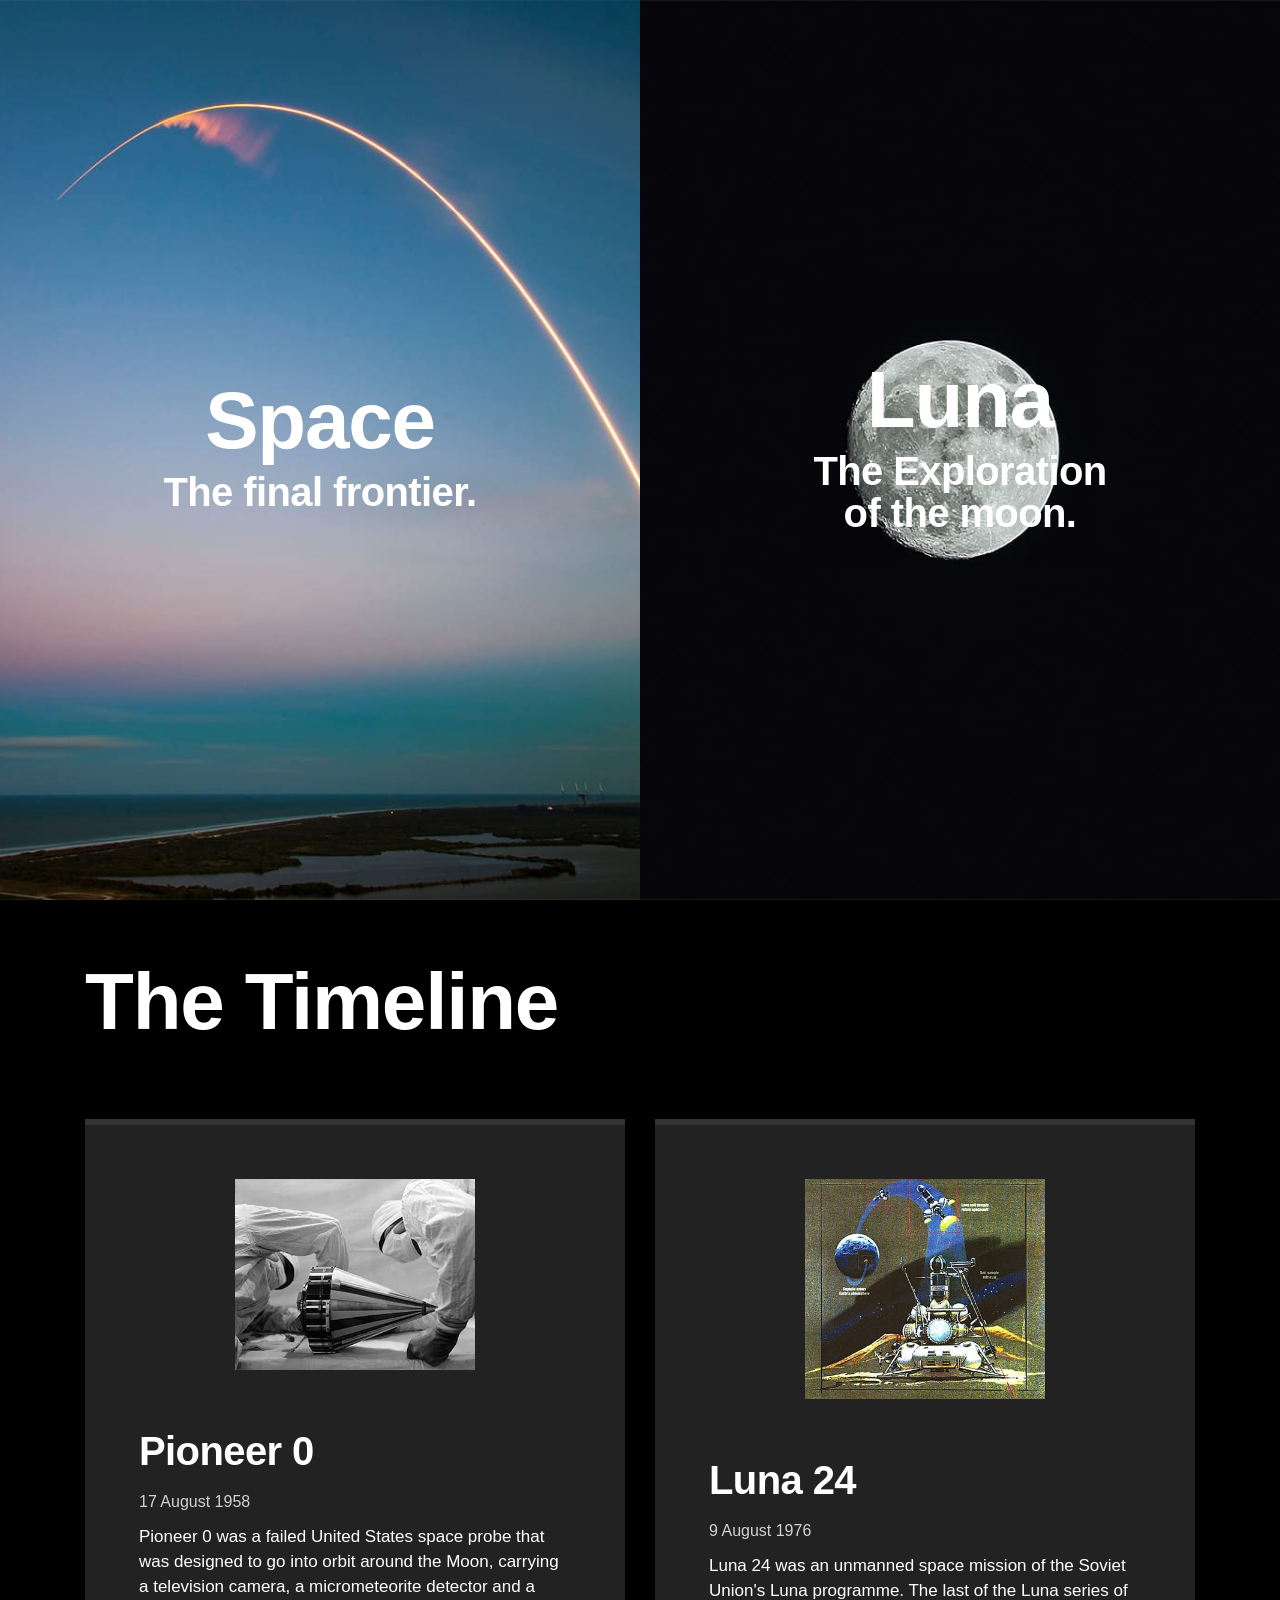
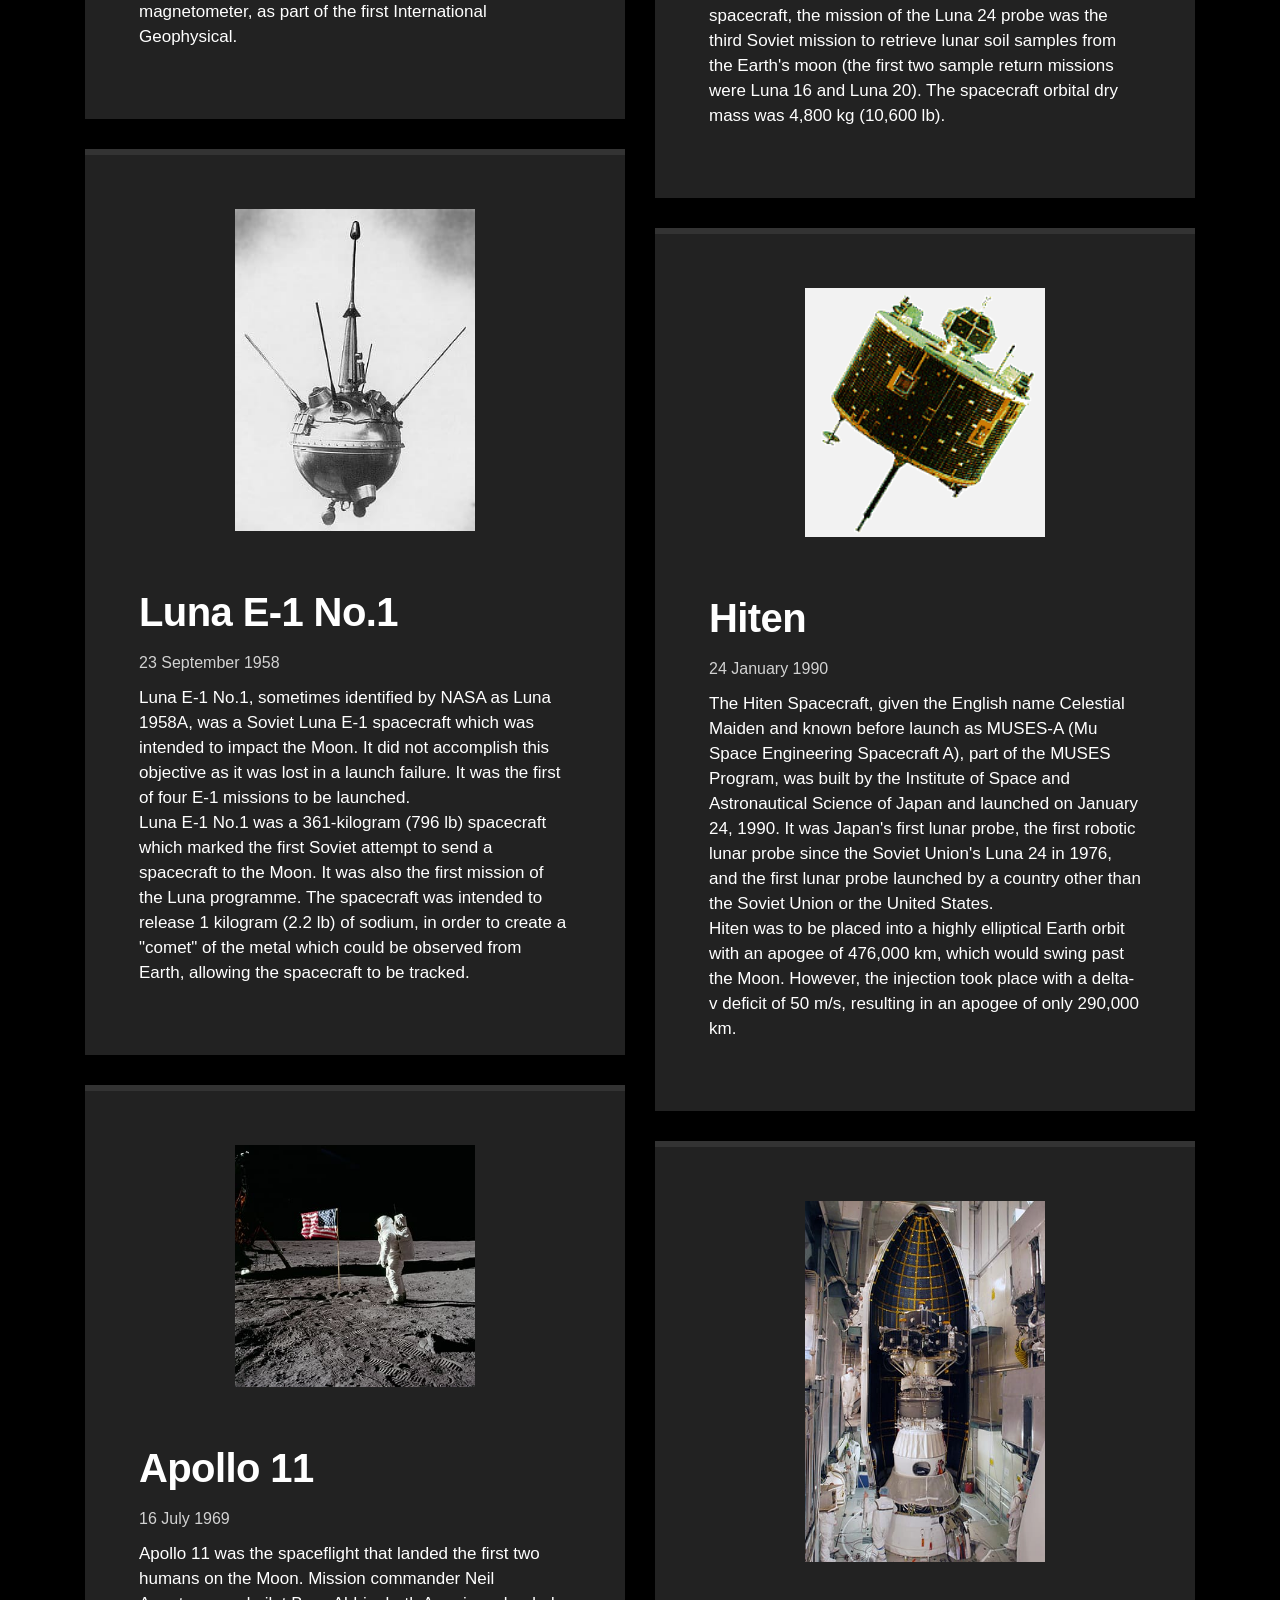
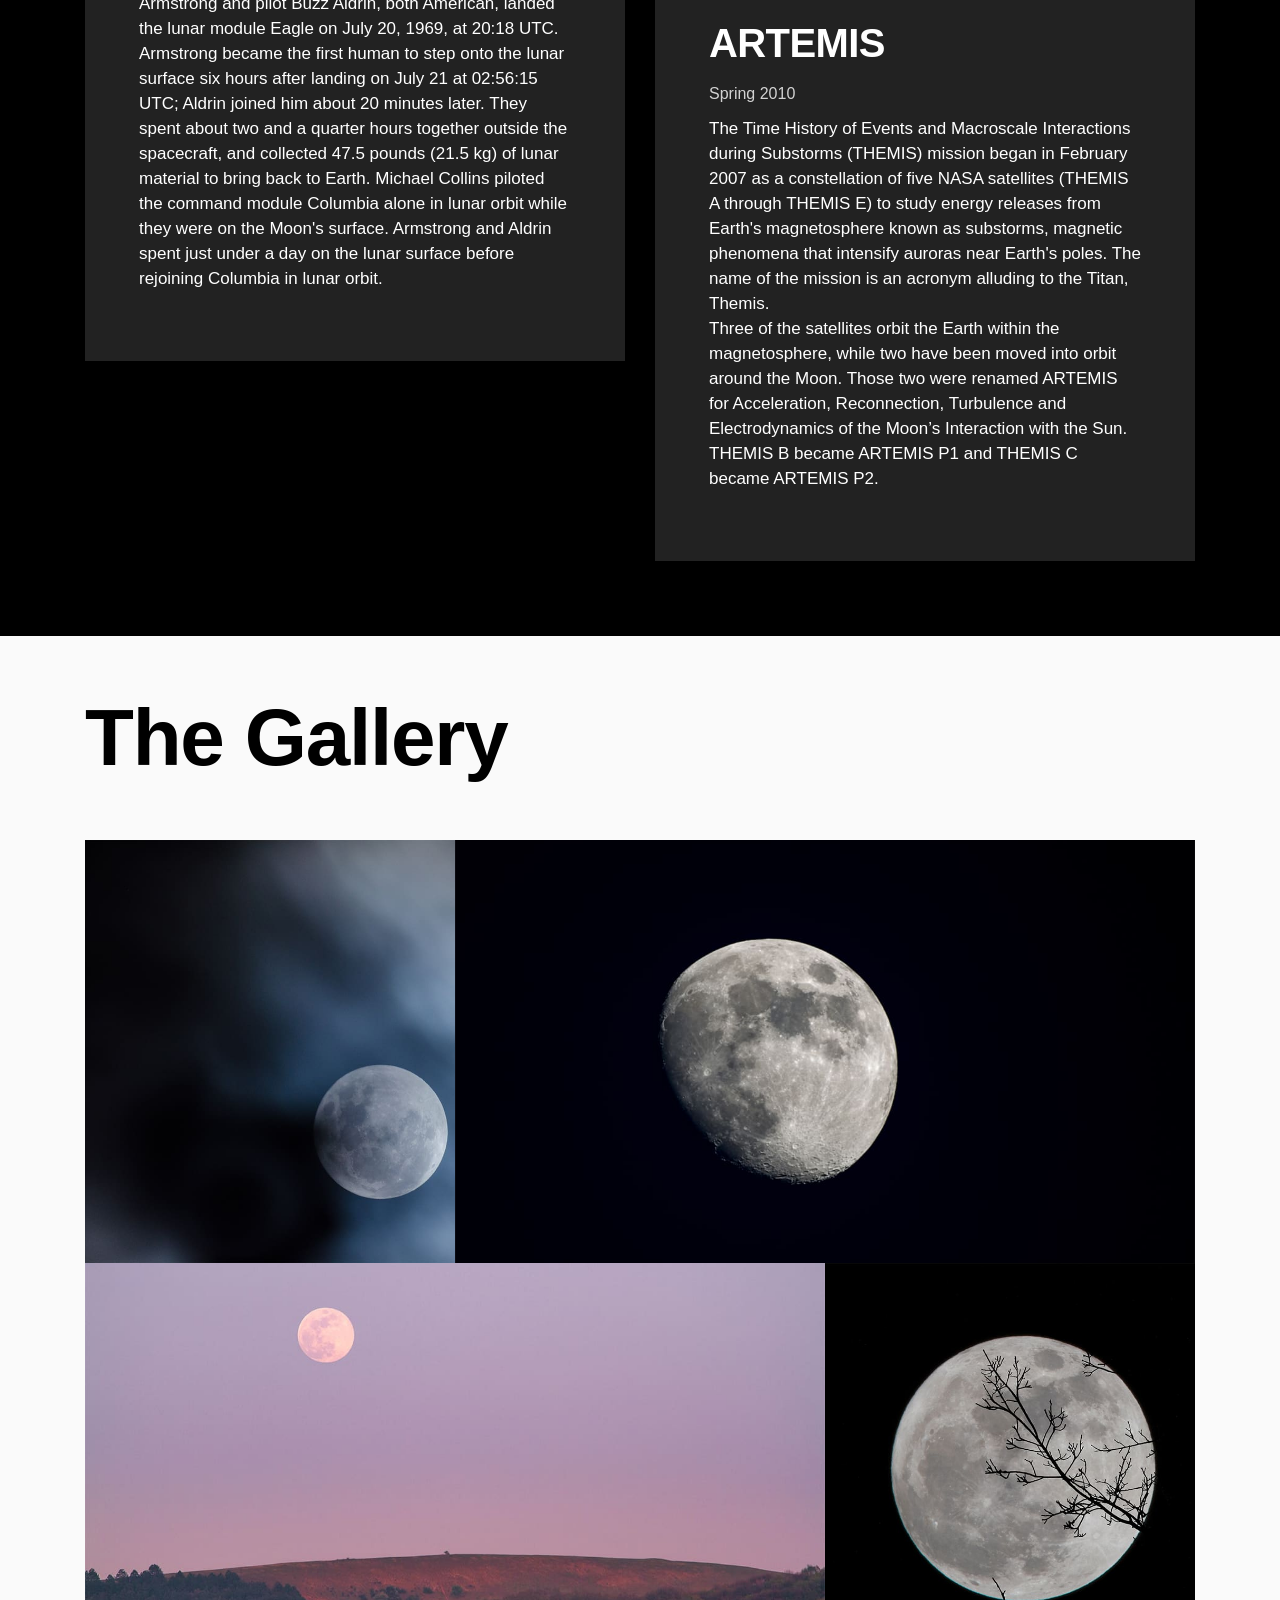
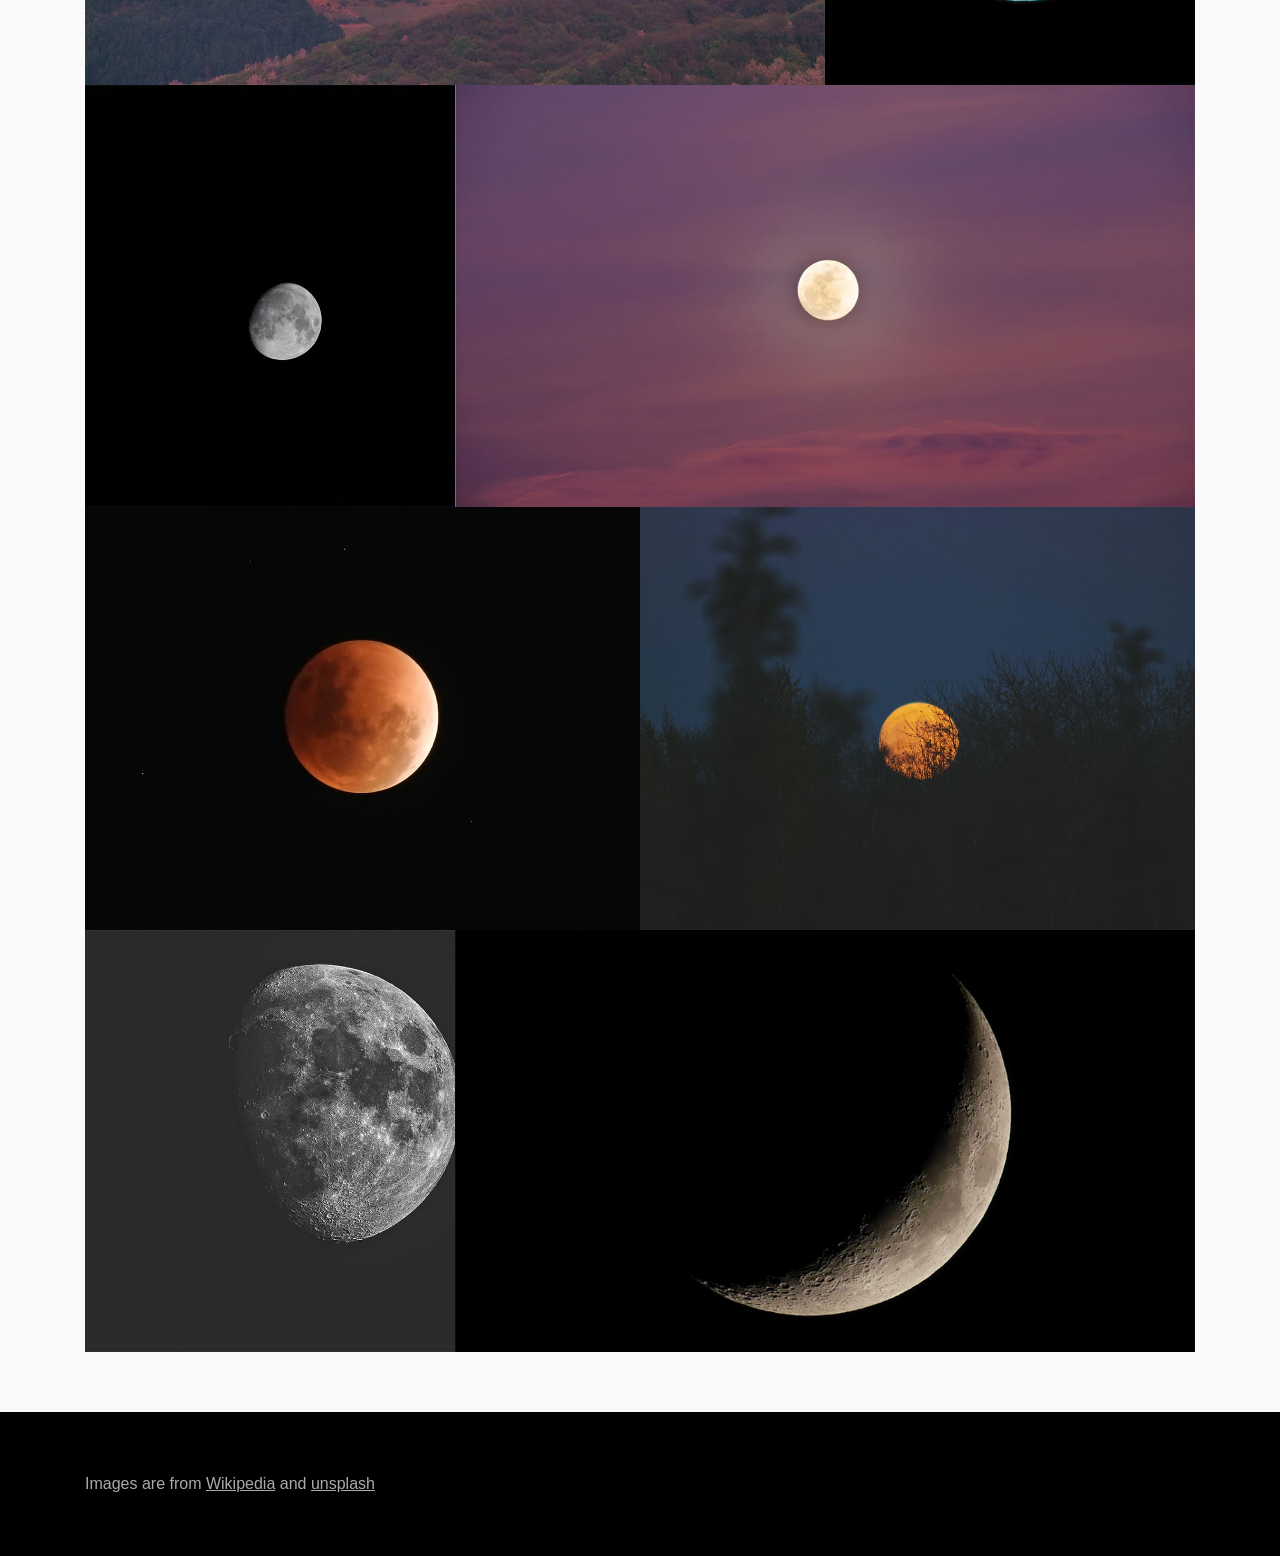
==== commit 420541f1: "first exercise" ====
--- a/index.html
+++ b/index.html
@@ -15,16 +15,30 @@
     <link rel="icon" type="image/png" href="/favicon/favicon_16x16.png" sizes="16x16">
 
     <link rel="stylesheet" href="/css/style.css" />
+    <link rel="stylesheet" href="/css/overrides.css" />
 </head>
 
 <body class='home'>
-    <section class="hero hero-unit-moon-exploration">
-        <figure class="hero-image"></figure>
-        <div class="hero-copy">
-            <h2>Luna</h2>
-            <h3>The Exploration of the moon.</h3>
-        </div>
-    </section>
+    <div class="hero-group">
+        <section class="hero hero-unit-space-exploration">
+            <a class="hero-link" href="http://space.com/" target="_blank" rel="noopener">
+                <span class="visually-hidden">Visit space.com</span>
+            </a>
+            <figure class="hero-image"></figure>
+            <div class="hero-copy">
+                <h2>Space</h2>
+                <h3>The final frontier.</h3>
+            </div>
+        </section>
+    
+        <section class="hero hero-unit-moon-exploration">
+            <figure class="hero-image"></figure>
+            <div class="hero-copy">
+                <h2>Luna</h2>
+                <h3>The Exploration of the moon.</h3>
+            </div>
+        </section>
+    </div>
     <section class="timeline">
         <div class="container">
             <div class="row">
--- a/css/overrides.css
+++ b/css/overrides.css
@@ -0,0 +1,127 @@
+/* Exercise 1 */
+
+.hero-group {
+    display: -webkit-box;
+    display: -ms-flexbox;
+    display: flex;
+    height: 100vh;
+    height: 100dvh;
+}
+
+.hero-group .hero {
+    width: 50%;
+    height: 100%;
+}
+
+.hero-group .hero-image {
+    width: 100%;
+    height: 100%;
+    background-size: cover !important;
+    background-position: center center;
+    background-repeat: no-repeat;
+}
+
+.hero-group .hero-copy {
+    max-width: 70%;
+    padding-left: 16px;
+    padding-right: 16px;
+}
+
+.hero-group .hero-copy h2,
+.hero-group .hero-copy h3 {
+    text-wrap: balance;
+}
+
+.hero-unit-space-exploration .hero-image {
+    background-image: url("/images/final-frontier_large.jpg");
+}
+
+@media (-webkit-min-device-pixel-ratio: 1.5),
+(min-resolution: 144dpi) {
+    .hero-unit-space-exploration .hero-image {
+        background-image: url("/images/final-frontier_large_2x.jpg");
+    }
+}
+
+@media only screen and (max-width: 1068px) {
+    .hero-unit-space-exploration .hero-image {
+        background-image: url("/images/final-frontier_medium.jpg");
+    }
+}
+
+@media only screen and (max-width: 1068px) and (-webkit-min-device-pixel-ratio: 1.5),
+only screen and (max-width: 1068px) and (min-resolution: 144dpi) {
+    .hero-unit-space-exploration .hero-image {
+        background-image: url("/images/final-frontier_medium_2x.jpg");
+    }
+}
+
+@media only screen and (max-width: 735px) {
+    .hero-unit-space-exploration .hero-image {
+        background-image: url("/images/final-frontier_small.jpg");
+    }
+}
+
+@media only screen and (max-width: 735px) and (-webkit-min-device-pixel-ratio: 1.5),
+only screen and (max-width: 735px) and (min-resolution: 144dpi) {
+    .hero-unit-space-exploration .hero-image {
+        background-image: url("/images/final-frontier_small_2x.jpg");
+    }
+}
+
+.hero-unit-moon-exploration .hero-image {
+    background-image: url("/images/luna_large.jpg");
+}
+
+@media (-webkit-min-device-pixel-ratio: 1.5),
+(min-resolution: 144dpi) {
+    .hero-unit-moon-exploration .hero-image {
+        background-image: url("/images/luna_large_2x.jpg");
+    }
+}
+
+@media only screen and (max-width: 1068px) {
+    .hero-unit-moon-exploration .hero-image {
+        background-image: url("/images/luna_medium.jpg");
+    }
+}
+
+@media only screen and (max-width: 1068px) and (-webkit-min-device-pixel-ratio: 1.5),
+only screen and (max-width: 1068px) and (min-resolution: 144dpi) {
+    .hero-unit-moon-exploration .hero-image {
+        background-image: url("/images/luna_medium_2x.jpg");
+    }
+}
+
+@media only screen and (max-width: 735px) {
+    .hero-unit-moon-exploration .hero-image {
+        background-image: url("/images/luna_small.jpg");
+    }
+}
+
+@media only screen and (max-width: 735px) and (-webkit-min-device-pixel-ratio: 1.5),
+only screen and (max-width: 735px) and (min-resolution: 144dpi) {
+    .hero-unit-moon-exploration .hero-image {
+        background-image: url("/images/luna_small_2x.jpg");
+    }
+}
+
+@media only screen and (max-width: 735px) {
+    .hero-group {
+        -webkit-box-orient: vertical;
+        -webkit-box-direction: normal;
+        -ms-flex-direction: column;
+        flex-direction: column;
+        height: auto;
+    }
+
+    .hero-group .hero {
+        width: 100%;
+        height: 50vh;
+        height: 50dvh;
+    }
+
+    .hero-group .hero-copy {
+        max-width: 85%;
+    }
+}
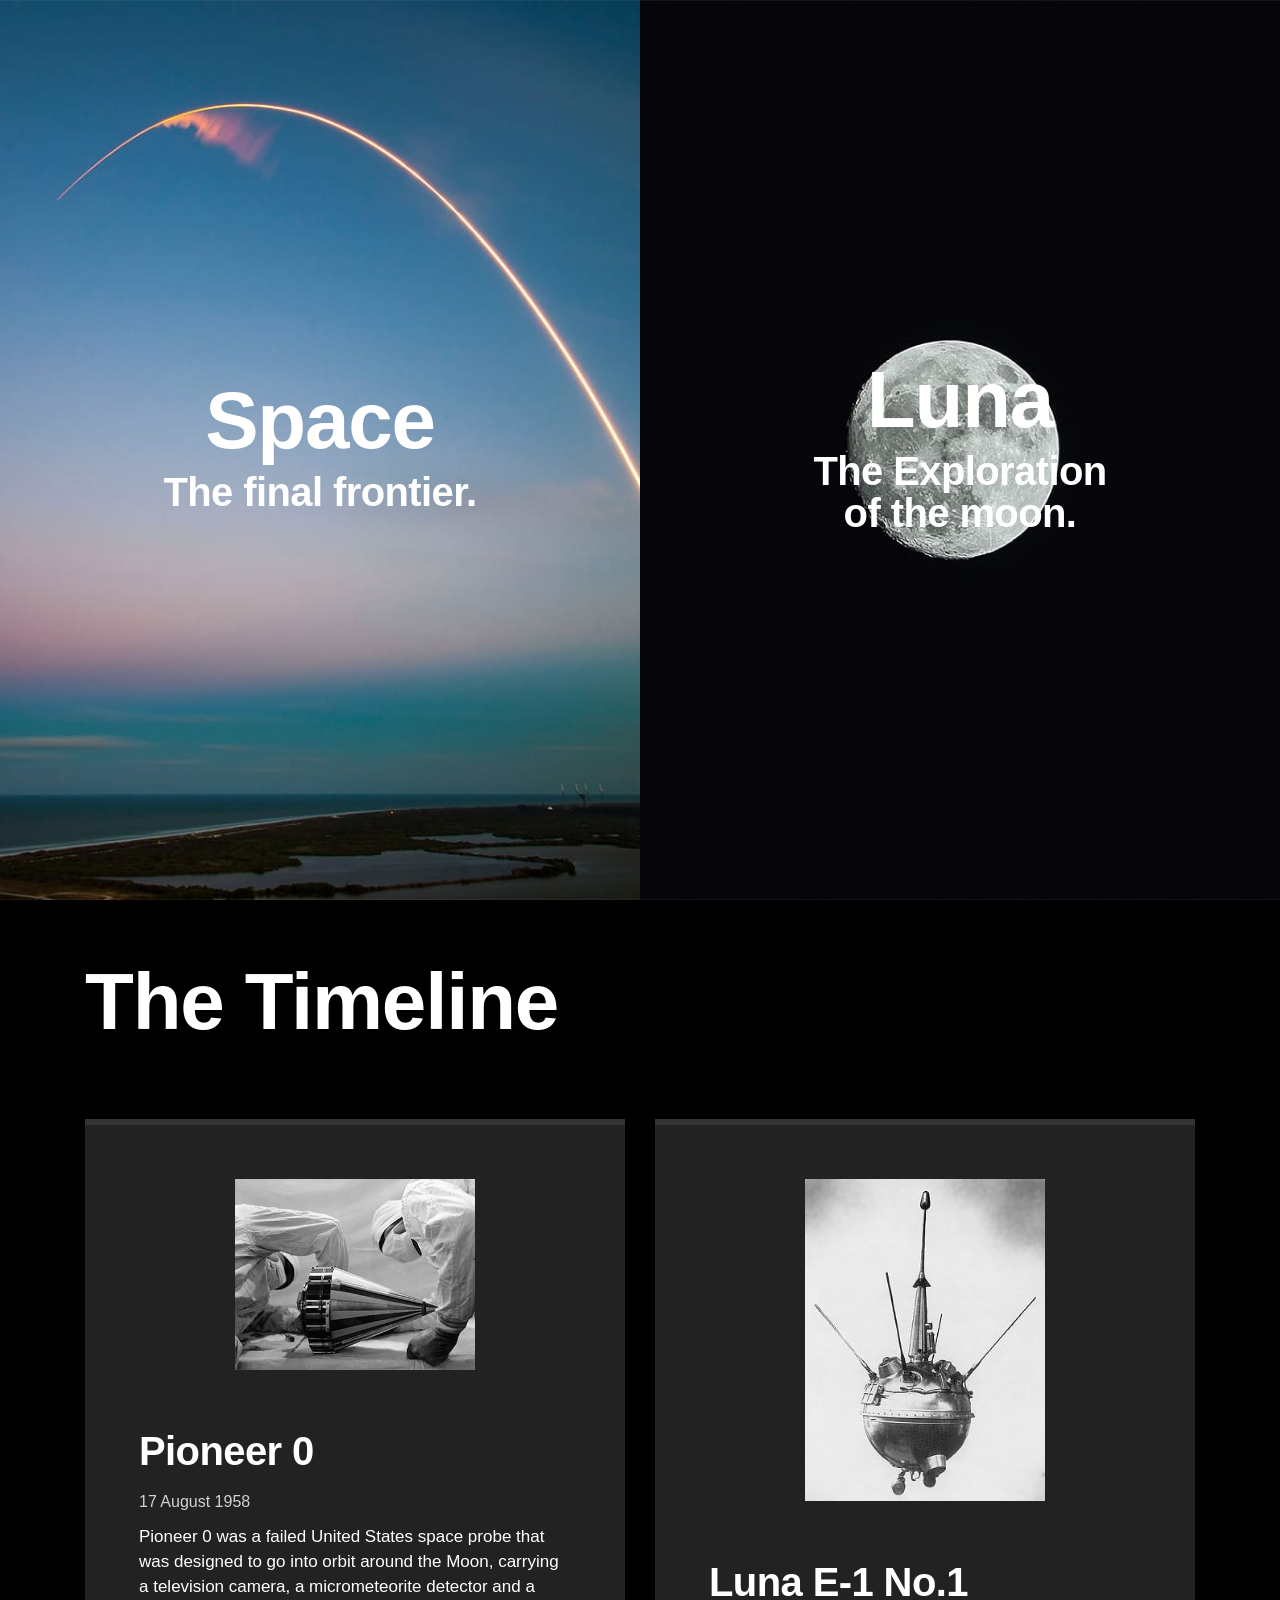
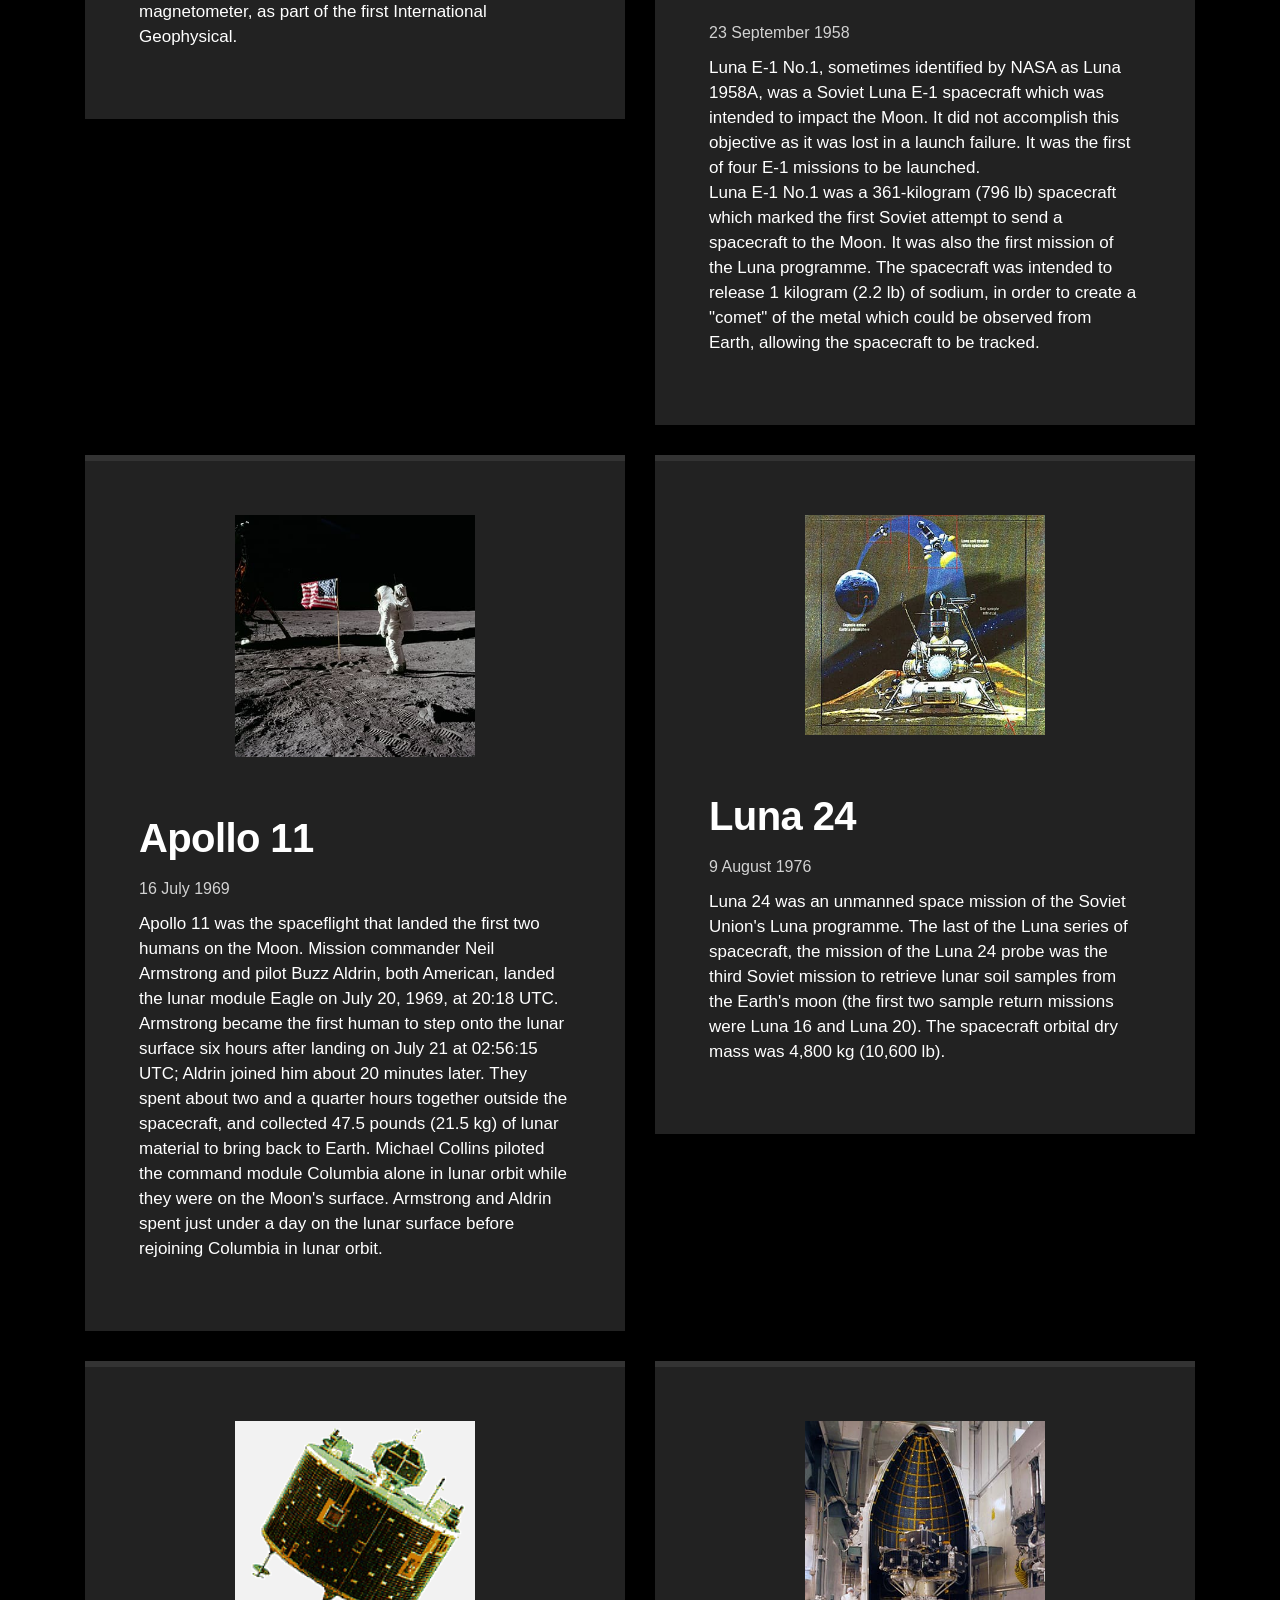
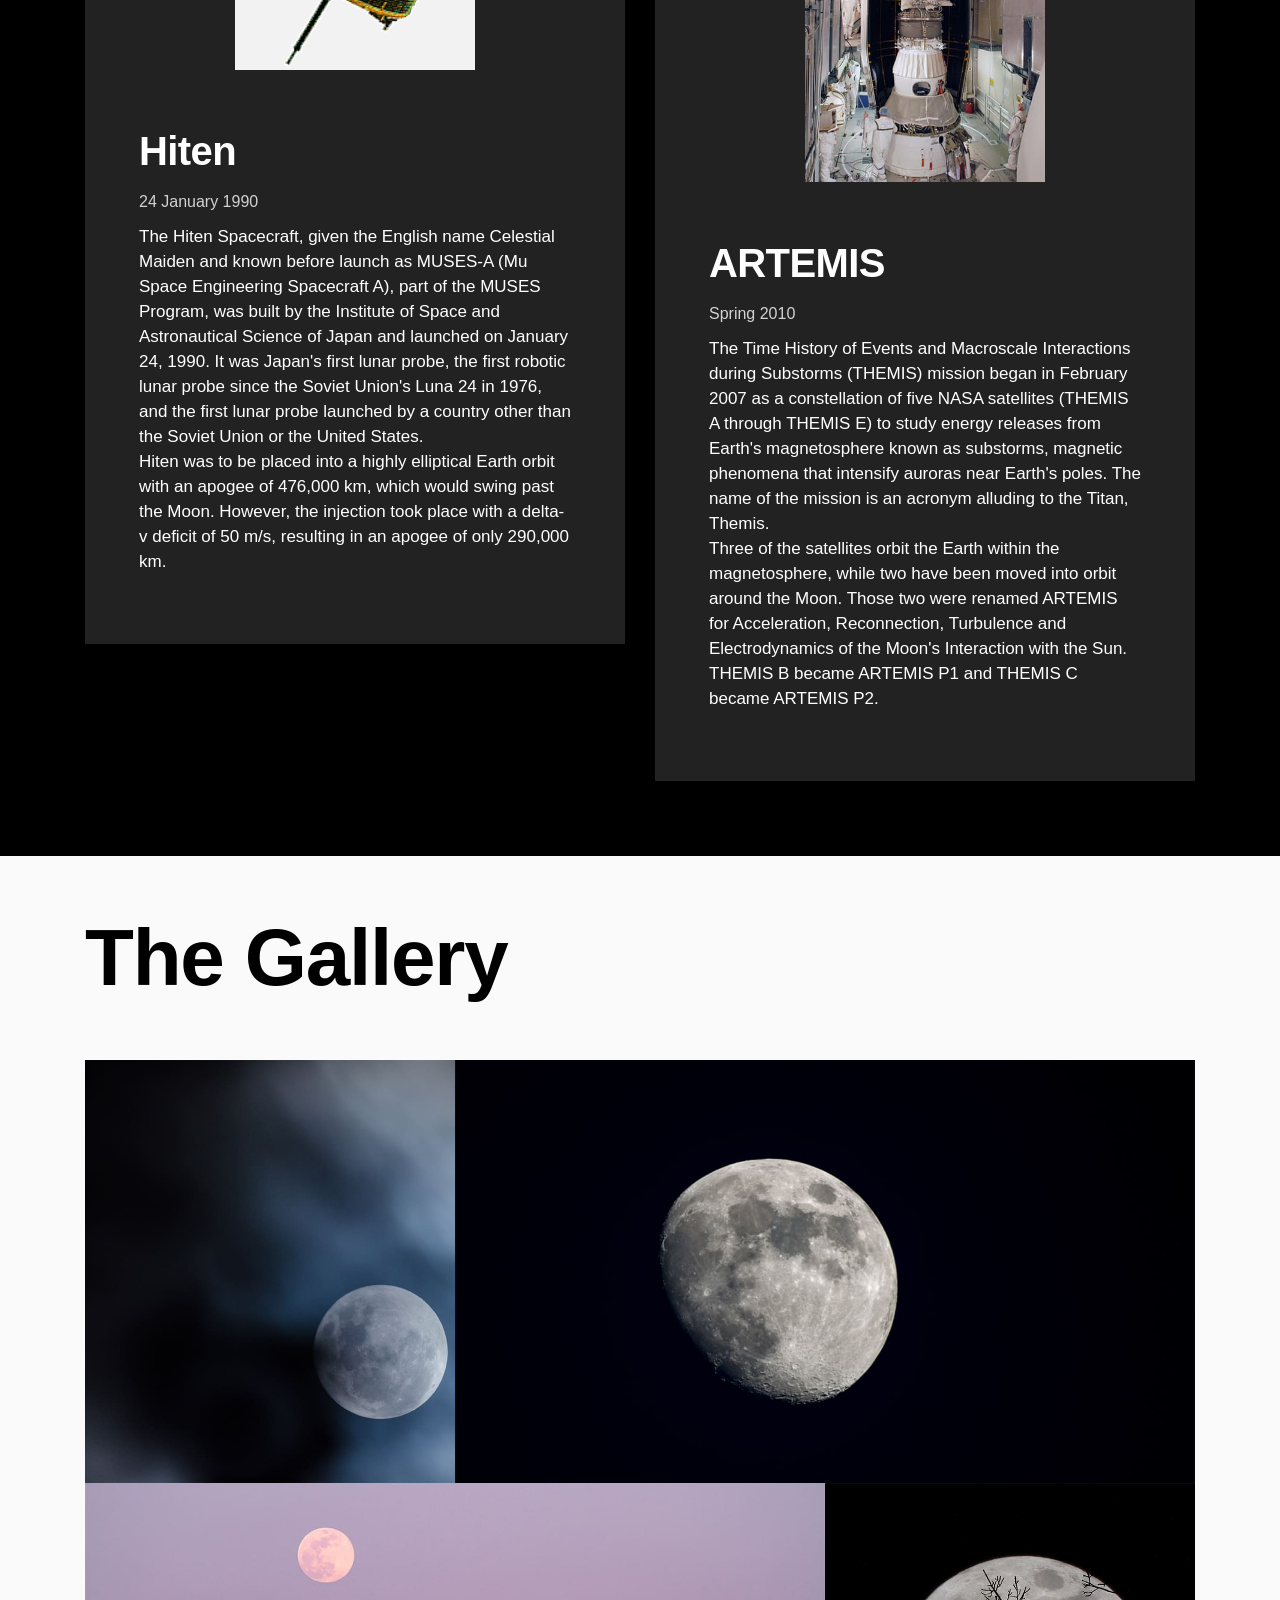
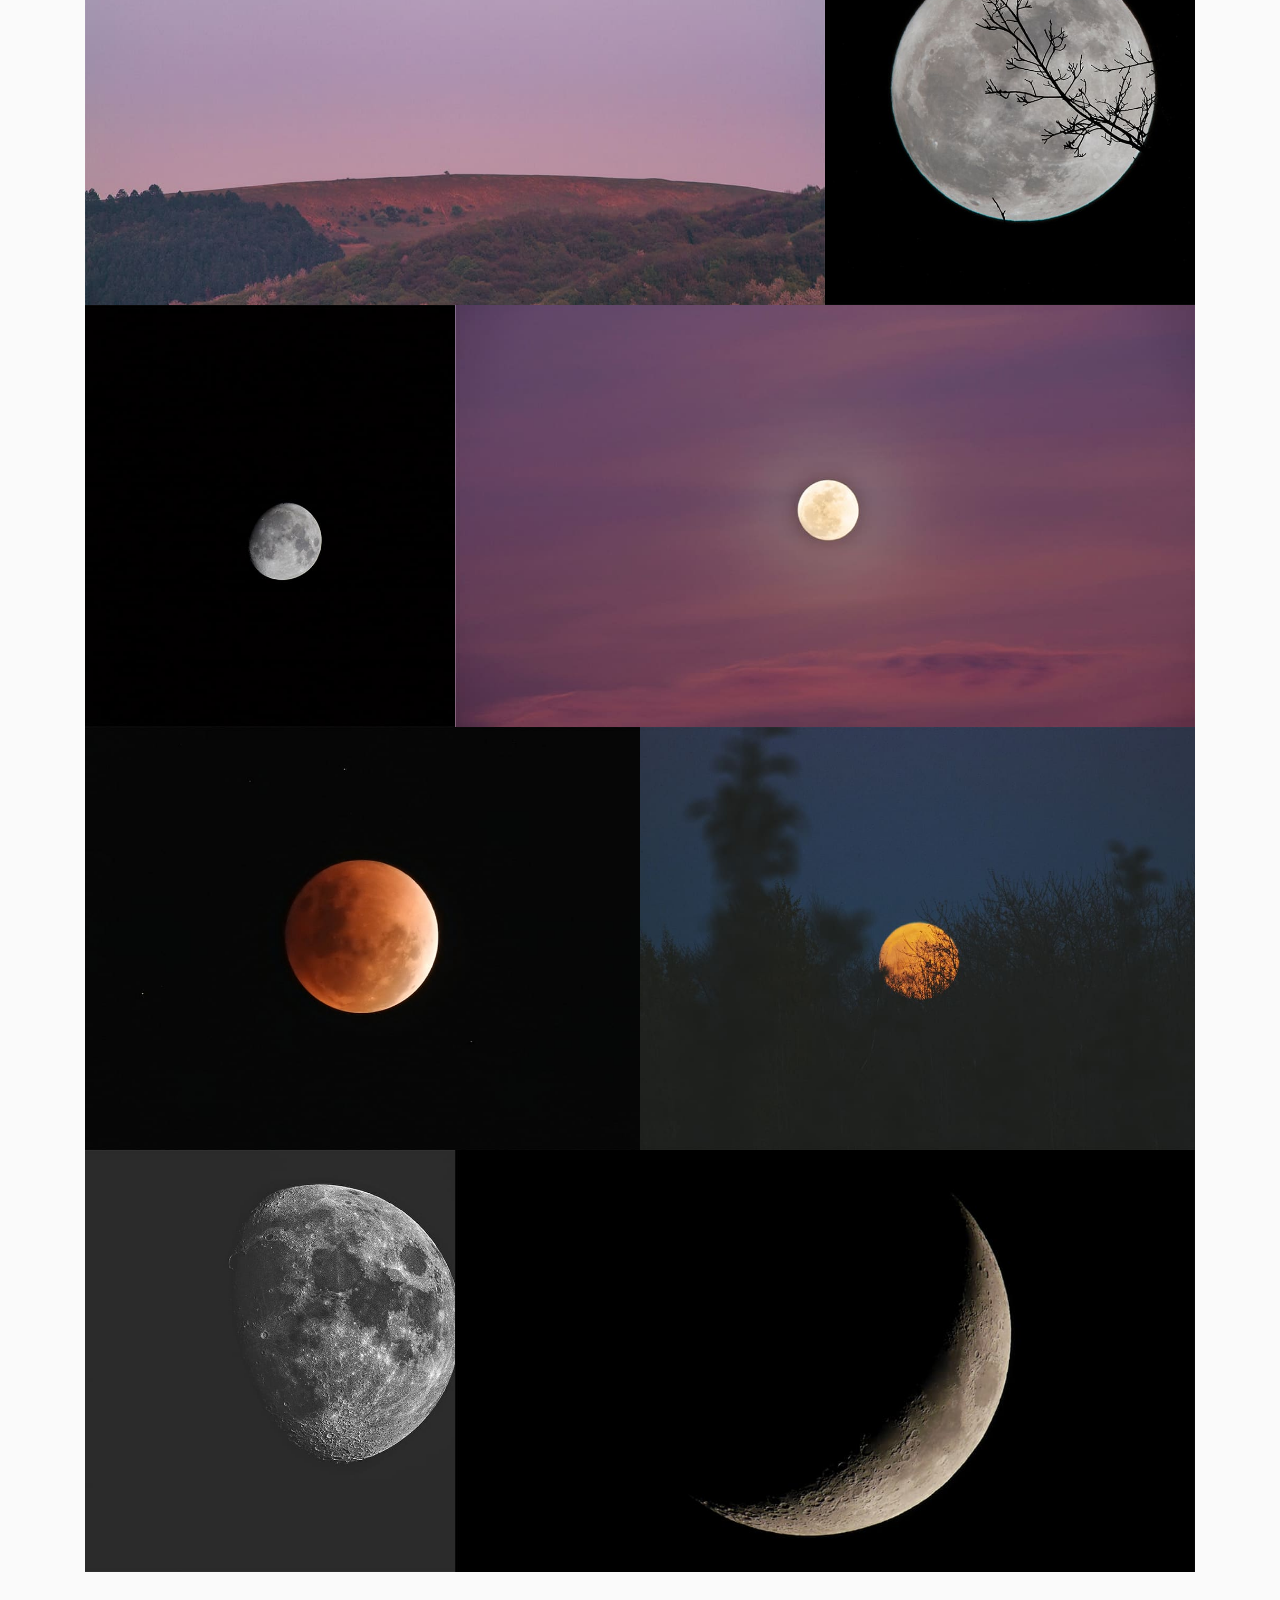
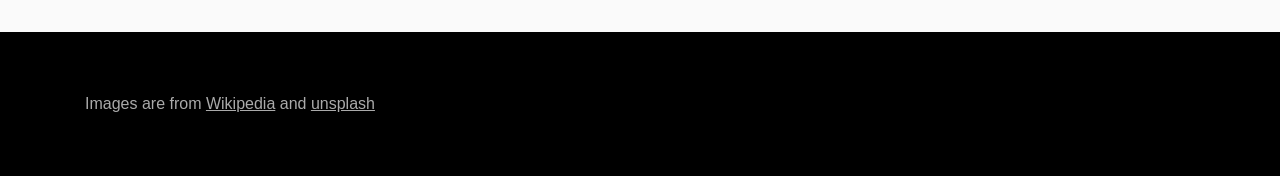
==== commit 978948f4: "second exercise" ====
--- a/index.html
+++ b/index.html
@@ -56,6 +56,8 @@
                             <p>Pioneer 0 was a failed United States space probe that was designed to go into orbit around the Moon, carrying a television camera, a micrometeorite detector and a magnetometer, as part of the first International Geophysical.</p>
                         </div>
                     </div>
+                </div>
+                <div class="col-12 col-lg-6">
                     <div class="timeline-item timeline-2">
                         <img src="/images/timeline/luna-1.jpg" width='240' alt="Luna E-1 No.1" class="timeline-item-image">
                         <div class="timeline-item-content">
@@ -65,6 +67,8 @@
                                 <br/> Luna E-1 No.1 was a 361-kilogram (796 lb) spacecraft which marked the first Soviet attempt to send a spacecraft to the Moon. It was also the first mission of the Luna programme. The spacecraft was intended to release 1 kilogram (2.2 lb) of sodium, in order to create a "comet" of the metal which could be observed from Earth, allowing the spacecraft to be tracked.</p>
                         </div>
                     </div>
+                </div>
+                <div class="col-12 col-lg-6">
                     <div class="timeline-item timeline-3">
                         <img src="/images/timeline/apollo-11.jpg" width='240' alt="Apollo 11" class="timeline-item-image">
                         <div class="timeline-item-content">
@@ -83,6 +87,8 @@
                             <p>Luna 24 was an unmanned space mission of the Soviet Union's Luna programme. The last of the Luna series of spacecraft, the mission of the Luna 24 probe was the third Soviet mission to retrieve lunar soil samples from the Earth's moon (the first two sample return missions were Luna 16 and Luna 20). The spacecraft orbital dry mass was 4,800 kg (10,600 lb).</p>
                         </div>
                     </div>
+                </div>
+                <div class="col-12 col-lg-6">
                     <div class="timeline-item timeline-5">
                         <img src="/images/timeline/hiten.jpg" width='240' alt="Hiten" class="timeline-item-image">
                         <div class="timeline-item-content">
@@ -92,13 +98,15 @@
                                 <br/> Hiten was to be placed into a highly elliptical Earth orbit with an apogee of 476,000 km, which would swing past the Moon. However, the injection took place with a delta-v deficit of 50 m/s, resulting in an apogee of only 290,000 km.</p>
                         </div>
                     </div>
+                </div>
+                <div class="col-12 col-lg-6">
                     <div class="timeline-item timeline-6">
                         <img src="/images/timeline/artemis.jpg" width='240' alt="ARTEMIS" class="timeline-item-image">
                         <div class="timeline-item-content">
                             <h3>ARTEMIS</h3>
                             <time>Spring 2010</time>
                             <p>The Time History of Events and Macroscale Interactions during Substorms (THEMIS) mission began in February 2007 as a constellation of five NASA satellites (THEMIS A through THEMIS E) to study energy releases from Earth's magnetosphere known as substorms, magnetic phenomena that intensify auroras near Earth's poles. The name of the mission is an acronym alluding to the Titan, Themis.
-                                <br> Three of the satellites orbit the Earth within the magnetosphere, while two have been moved into orbit around the Moon. Those two were renamed ARTEMIS for Acceleration, Reconnection, Turbulence and Electrodynamics of the Moon’s Interaction with the Sun. THEMIS B became ARTEMIS P1 and THEMIS C became ARTEMIS P2.</p>
+                                <br> Three of the satellites orbit the Earth within the magnetosphere, while two have been moved into orbit around the Moon. Those two were renamed ARTEMIS for Acceleration, Reconnection, Turbulence and Electrodynamics of the Moon's Interaction with the Sun. THEMIS B became ARTEMIS P1 and THEMIS C became ARTEMIS P2.</p>
                         </div>
                     </div>
                 </div>
--- a/css/overrides.css
+++ b/css/overrides.css
@@ -1,18 +1,21 @@
-/* Exercise 1 */
+/* ==========================================================================
+   Exercise 1
+   ========================================================================== */
 
+/* Flex container to display both heroes side-by-side on desktop */
 .hero-group {
-    display: -webkit-box;
-    display: -ms-flexbox;
     display: flex;
     height: 100vh;
-    height: 100dvh;
+    height: 100dvh; /* dvh fallback for dynamic mobile viewports */
 }
 
+/* Individual hero section sizing and alignment */
 .hero-group .hero {
     width: 50%;
     height: 100%;
 }
 
+/* Overrides style.css dimensions and forces responsive cover behavior */
 .hero-group .hero-image {
     width: 100%;
     height: 100%;
@@ -21,23 +24,28 @@
     background-repeat: no-repeat;
 }
 
+/* Text spacing & layout limits inside the hero columns */
 .hero-group .hero-copy {
     max-width: 70%;
     padding-left: 16px;
     padding-right: 16px;
 }
 
+/* Prevent unbalanced wrapping in headings for cleaner aesthetics */
 .hero-group .hero-copy h2,
 .hero-group .hero-copy h3 {
     text-wrap: balance;
 }
 
+/* ==========================================================================
+   Space Exploration Background Images
+   ========================================================================== */
+
 .hero-unit-space-exploration .hero-image {
     background-image: url("/images/final-frontier_large.jpg");
 }
 
-@media (-webkit-min-device-pixel-ratio: 1.5),
-(min-resolution: 144dpi) {
+@media (-webkit-min-device-pixel-ratio: 1.5), (min-resolution: 144dpi) {
     .hero-unit-space-exploration .hero-image {
         background-image: url("/images/final-frontier_large_2x.jpg");
     }
@@ -69,48 +77,12 @@
     }
 }
 
-.hero-unit-moon-exploration .hero-image {
-    background-image: url("/images/luna_large.jpg");
-}
-
-@media (-webkit-min-device-pixel-ratio: 1.5),
-(min-resolution: 144dpi) {
-    .hero-unit-moon-exploration .hero-image {
-        background-image: url("/images/luna_large_2x.jpg");
-    }
-}
-
-@media only screen and (max-width: 1068px) {
-    .hero-unit-moon-exploration .hero-image {
-        background-image: url("/images/luna_medium.jpg");
-    }
-}
-
-@media only screen and (max-width: 1068px) and (-webkit-min-device-pixel-ratio: 1.5),
-only screen and (max-width: 1068px) and (min-resolution: 144dpi) {
-    .hero-unit-moon-exploration .hero-image {
-        background-image: url("/images/luna_medium_2x.jpg");
-    }
-}
-
-@media only screen and (max-width: 735px) {
-    .hero-unit-moon-exploration .hero-image {
-        background-image: url("/images/luna_small.jpg");
-    }
-}
-
-@media only screen and (max-width: 735px) and (-webkit-min-device-pixel-ratio: 1.5),
-only screen and (max-width: 735px) and (min-resolution: 144dpi) {
-    .hero-unit-moon-exploration .hero-image {
-        background-image: url("/images/luna_small_2x.jpg");
-    }
-}
+/* ==========================================================================
+   Mobile Layout Adjustments (Breakpoint: 735px)
+   ========================================================================== */
 
 @media only screen and (max-width: 735px) {
     .hero-group {
-        -webkit-box-orient: vertical;
-        -webkit-box-direction: normal;
-        -ms-flex-direction: column;
         flex-direction: column;
         height: auto;
     }
@@ -124,4 +96,14 @@
     .hero-group .hero-copy {
         max-width: 85%;
     }
+}
+
+/* ==========================================================================
+   Exercise 2
+   ========================================================================== */
+
+/* Each card is its own column, fills full width, no float needed */
+.timeline-item {
+    float: none;
+    width: 100%;
 }
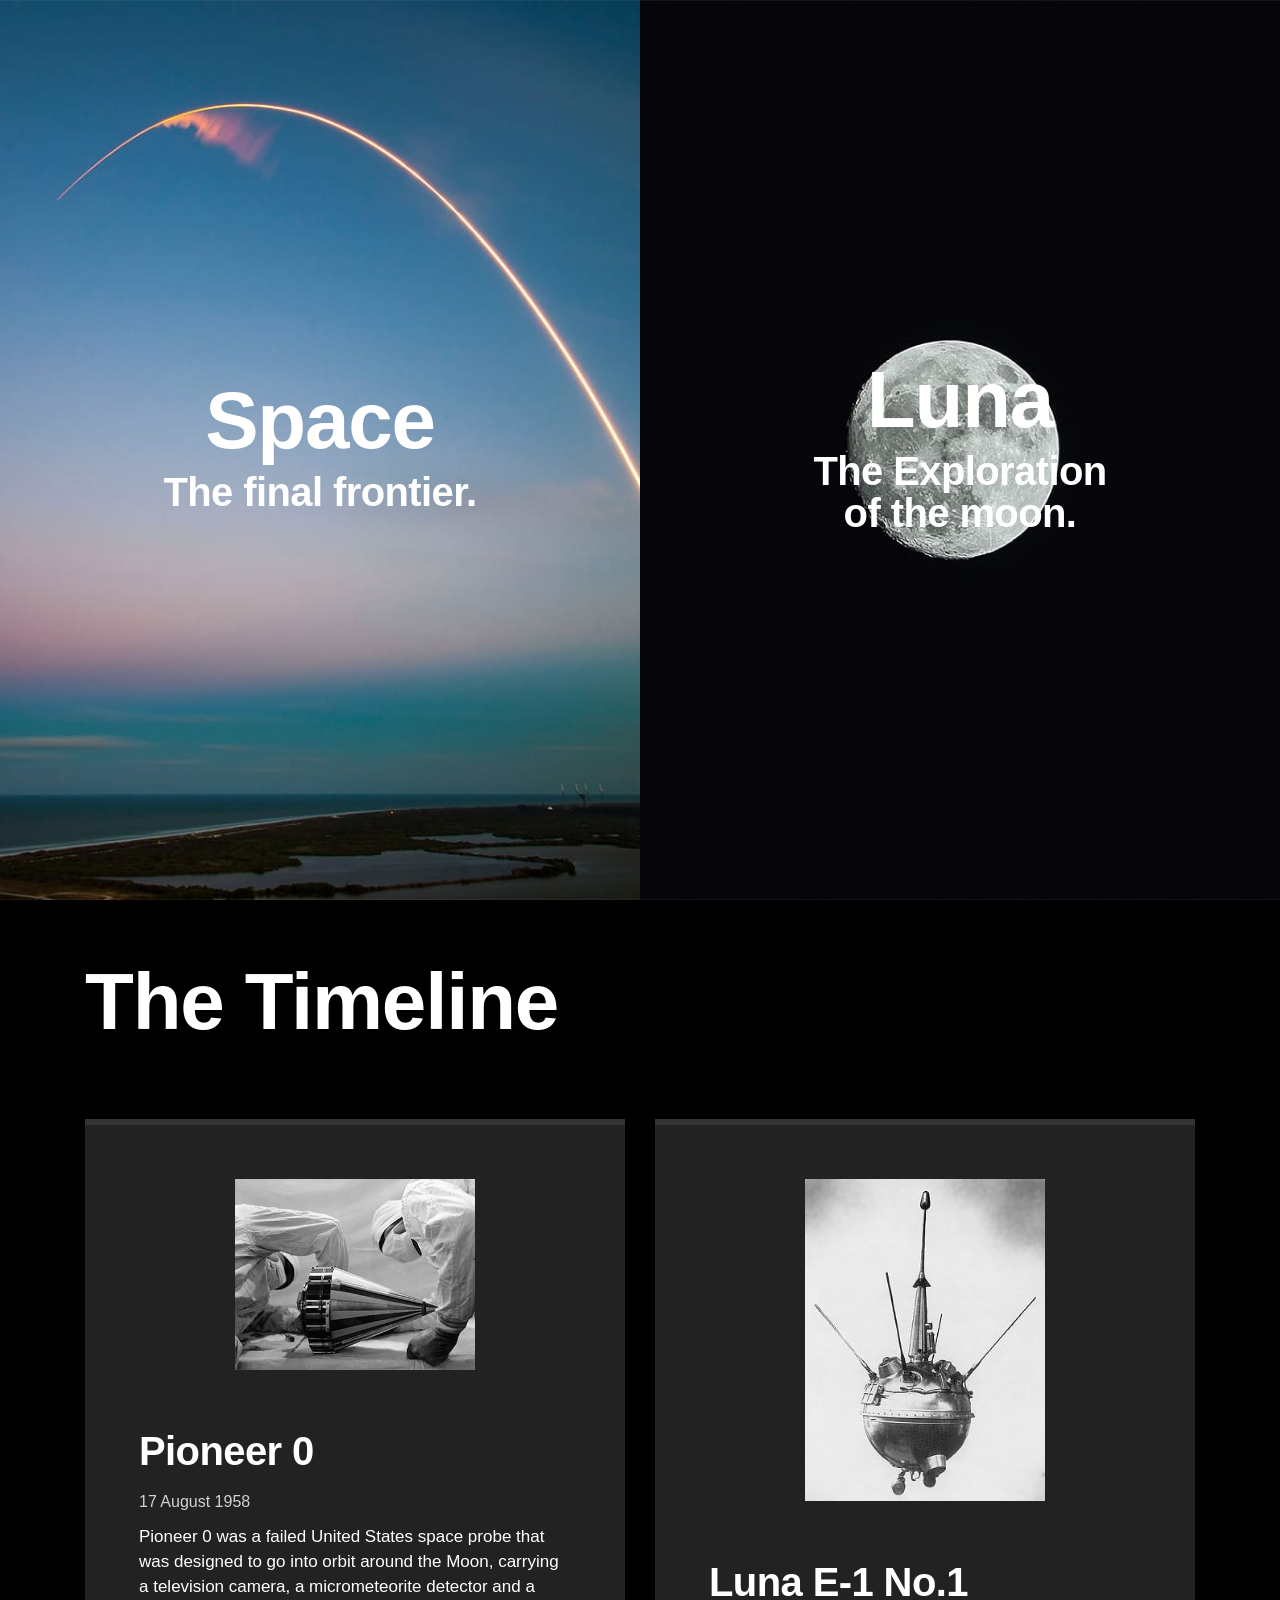
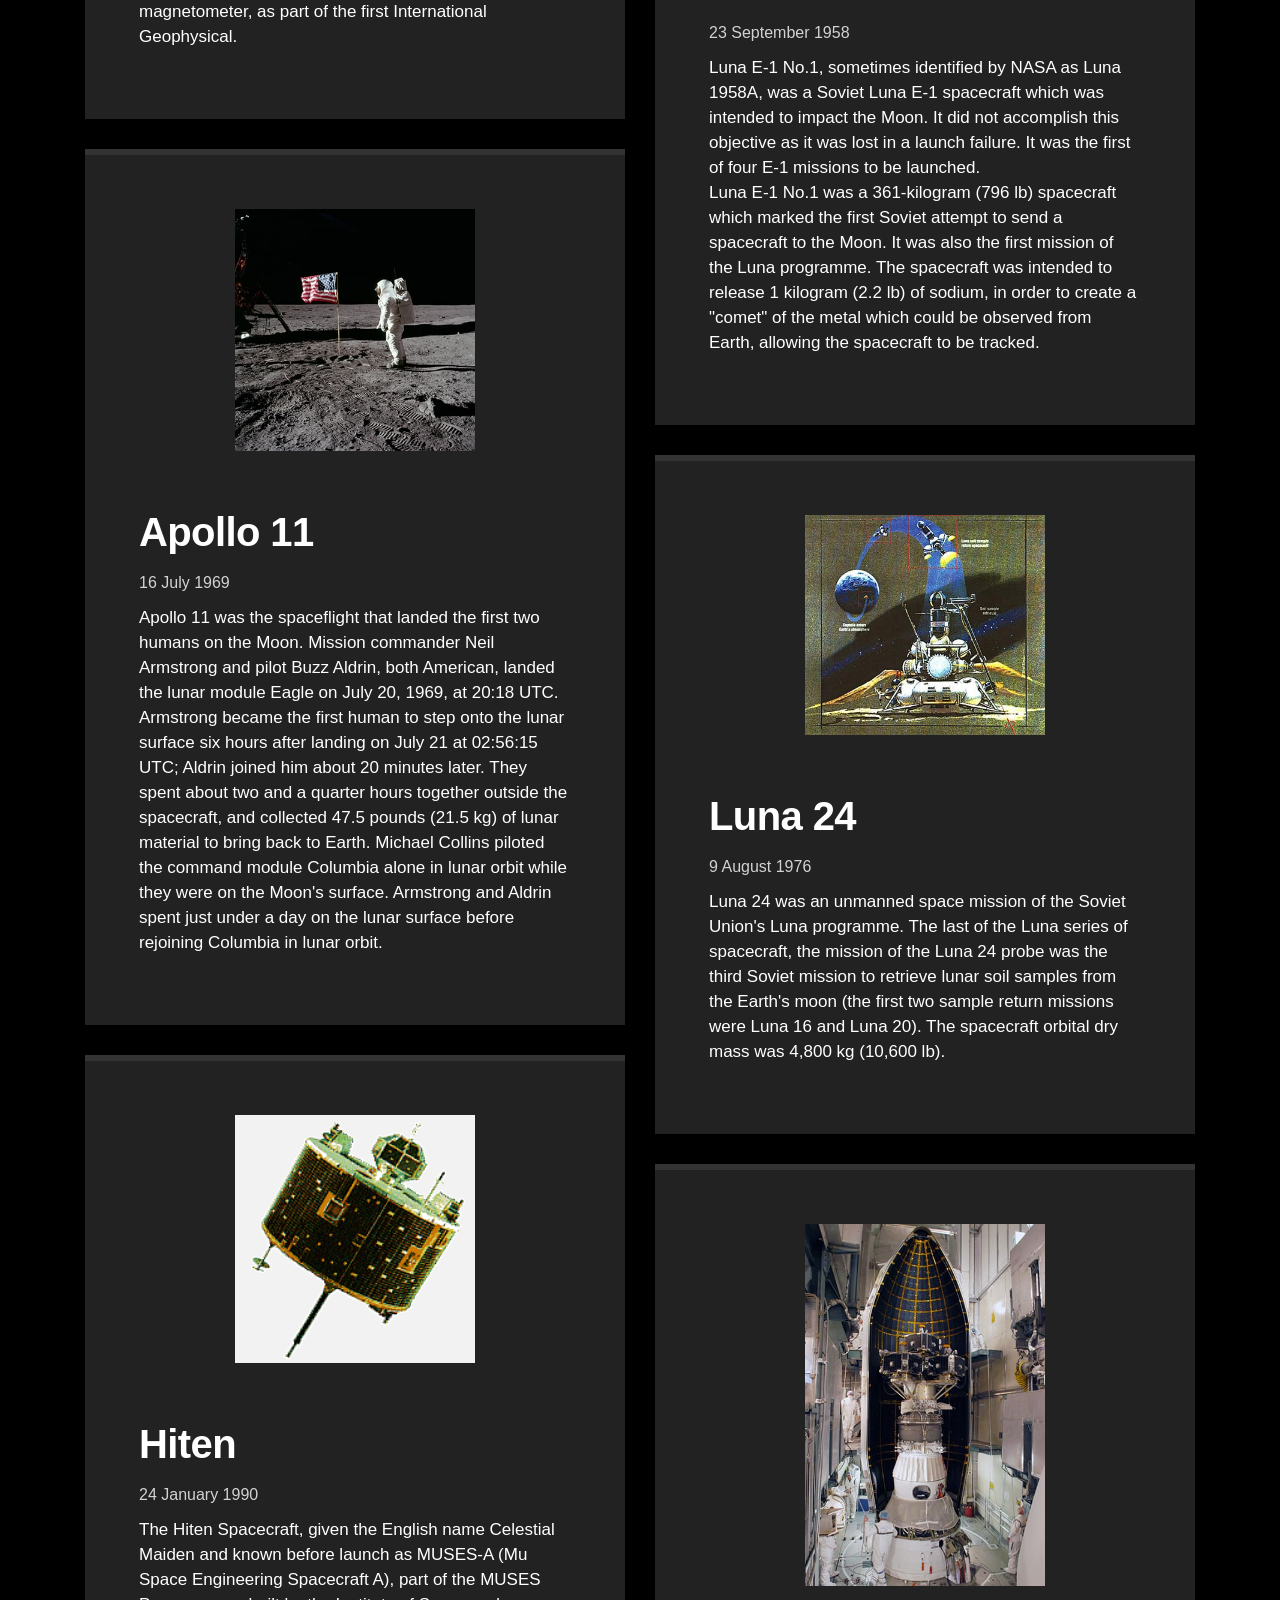
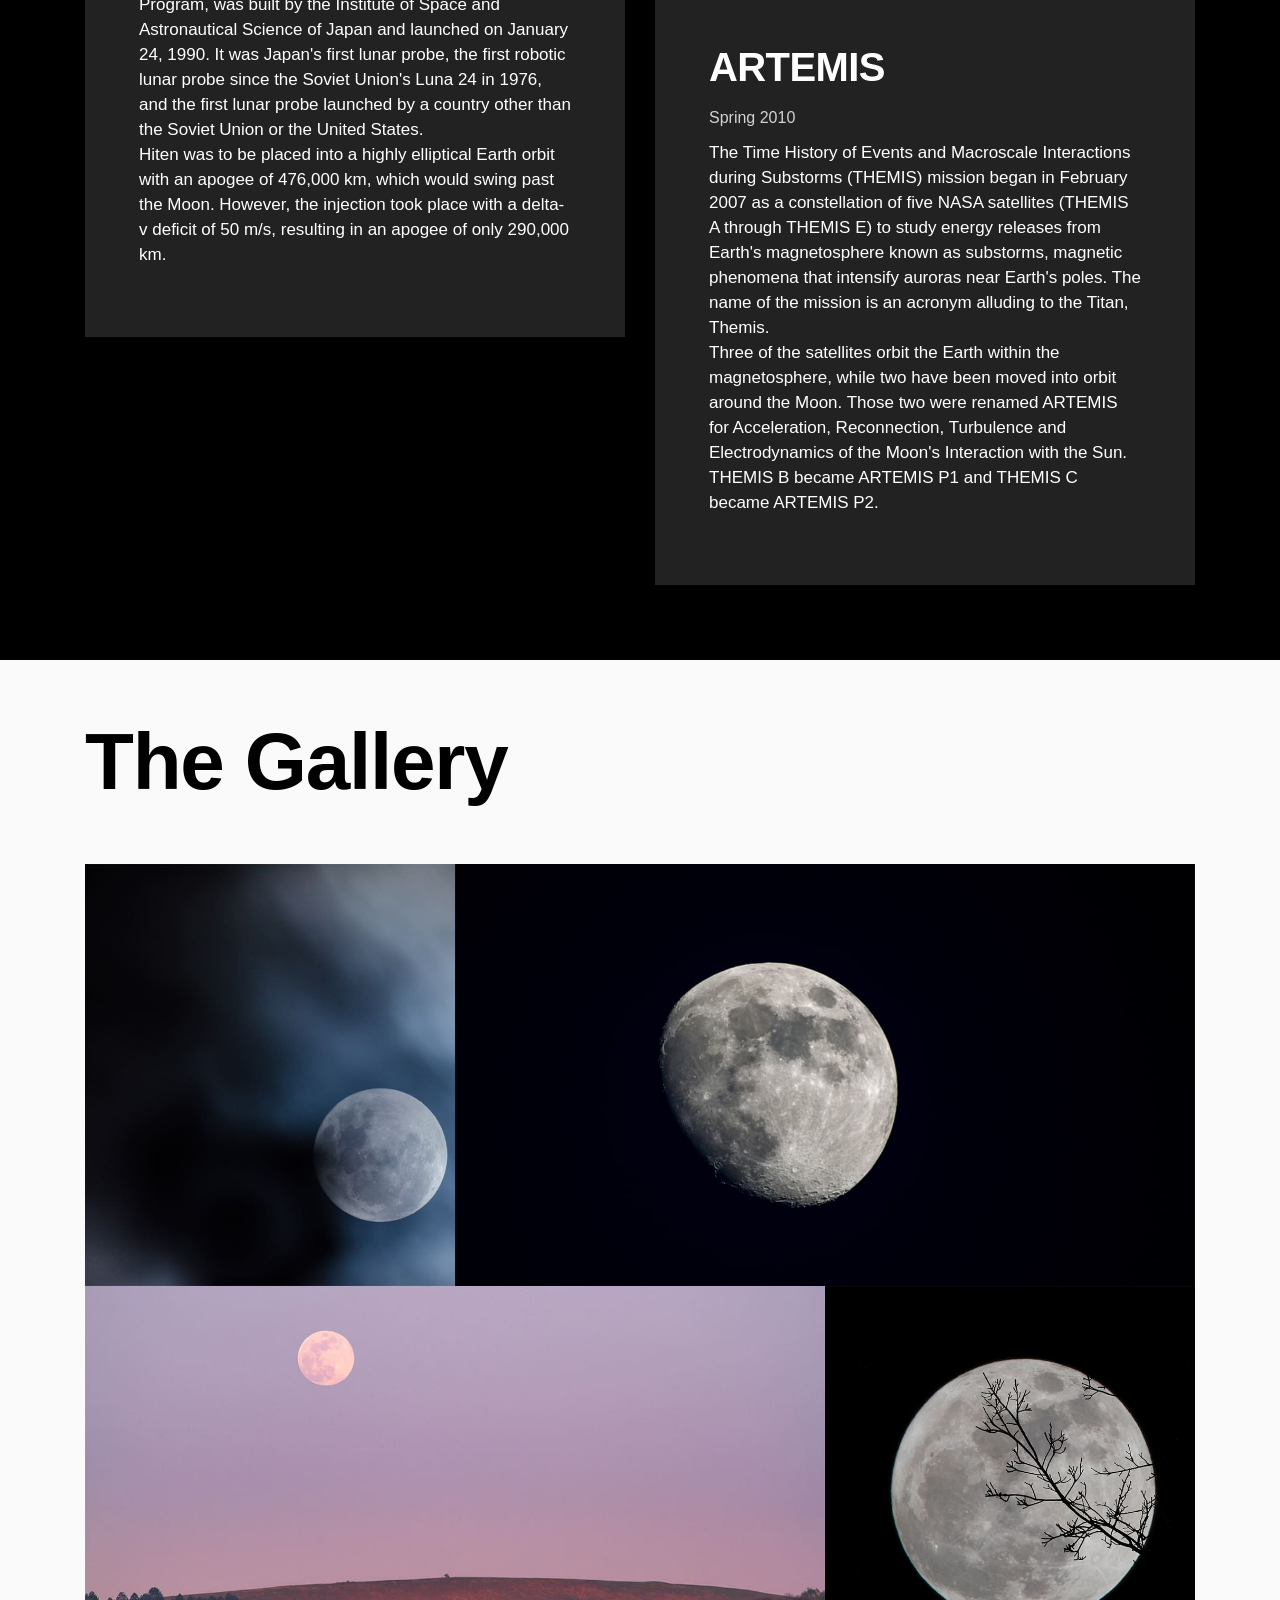
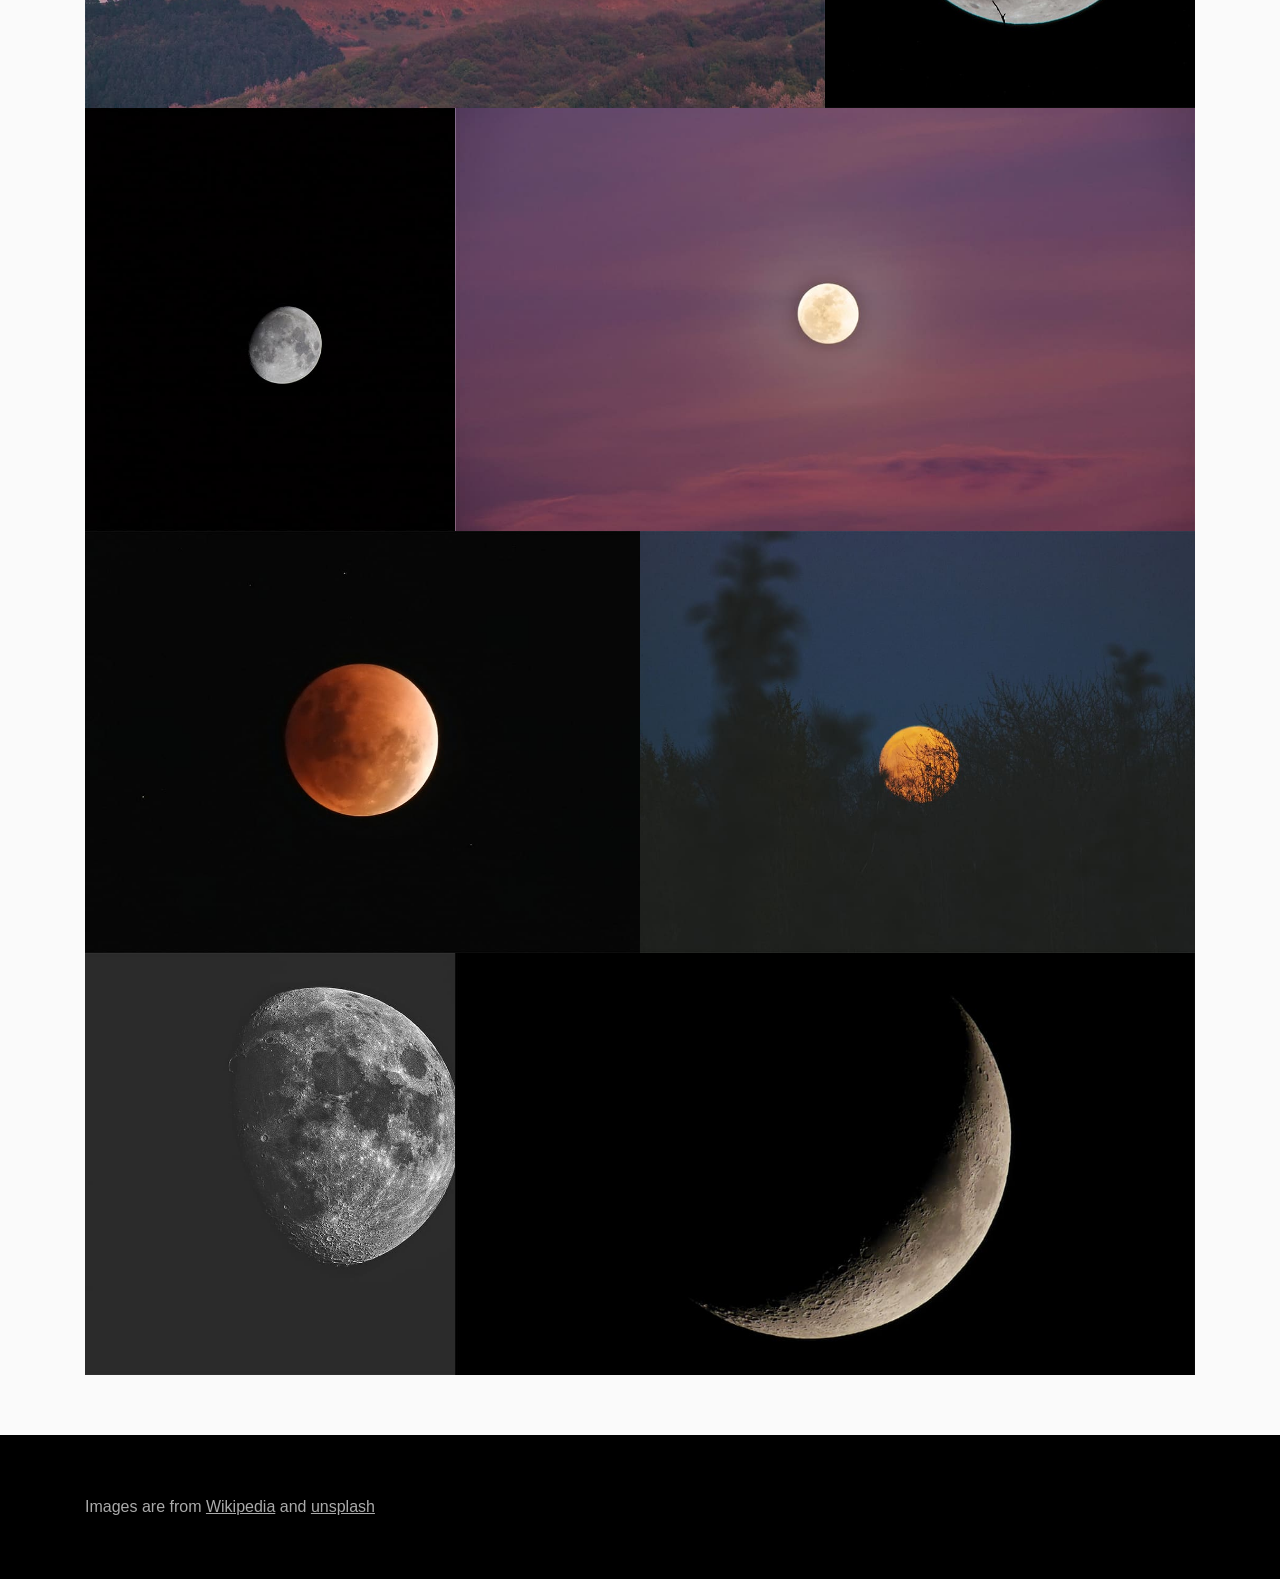
==== commit 27da777c: "refactor exercise 2" ====
--- a/index.html
+++ b/index.html
@@ -56,6 +56,23 @@
                             <p>Pioneer 0 was a failed United States space probe that was designed to go into orbit around the Moon, carrying a television camera, a micrometeorite detector and a magnetometer, as part of the first International Geophysical.</p>
                         </div>
                     </div>
+                    <div class="timeline-item timeline-3">
+                        <img src="/images/timeline/apollo-11.jpg" width='240' alt="Apollo 11" class="timeline-item-image">
+                        <div class="timeline-item-content">
+                            <h3>Apollo 11</h3>
+                            <time>16 July 1969</time>
+                            <p>Apollo 11 was the spaceflight that landed the first two humans on the Moon. Mission commander Neil Armstrong and pilot Buzz Aldrin, both American, landed the lunar module Eagle on July 20, 1969, at 20:18 UTC. Armstrong became the first human to step onto the lunar surface six hours after landing on July 21 at 02:56:15 UTC; Aldrin joined him about 20 minutes later. They spent about two and a quarter hours together outside the spacecraft, and collected 47.5 pounds (21.5 kg) of lunar material to bring back to Earth. Michael Collins piloted the command module Columbia alone in lunar orbit while they were on the Moon's surface. Armstrong and Aldrin spent just under a day on the lunar surface before rejoining Columbia in lunar orbit.</p>
+                        </div>
+                    </div>
+                    <div class="timeline-item timeline-5">
+                        <img src="/images/timeline/hiten.jpg" width='240' alt="Hiten" class="timeline-item-image">
+                        <div class="timeline-item-content">
+                            <h3>Hiten</h3>
+                            <time>24 January 1990</time>
+                            <p>The Hiten Spacecraft, given the English name Celestial Maiden and known before launch as MUSES-A (Mu Space Engineering Spacecraft A), part of the MUSES Program, was built by the Institute of Space and Astronautical Science of Japan and launched on January 24, 1990. It was Japan's first lunar probe, the first robotic lunar probe since the Soviet Union's Luna 24 in 1976, and the first lunar probe launched by a country other than the Soviet Union or the United States.
+                                <br/> Hiten was to be placed into a highly elliptical Earth orbit with an apogee of 476,000 km, which would swing past the Moon. However, the injection took place with a delta-v deficit of 50 m/s, resulting in an apogee of only 290,000 km.</p>
+                        </div>
+                    </div>
                 </div>
                 <div class="col-12 col-lg-6">
                     <div class="timeline-item timeline-2">
@@ -67,18 +84,6 @@
                                 <br/> Luna E-1 No.1 was a 361-kilogram (796 lb) spacecraft which marked the first Soviet attempt to send a spacecraft to the Moon. It was also the first mission of the Luna programme. The spacecraft was intended to release 1 kilogram (2.2 lb) of sodium, in order to create a "comet" of the metal which could be observed from Earth, allowing the spacecraft to be tracked.</p>
                         </div>
                     </div>
-                </div>
-                <div class="col-12 col-lg-6">
-                    <div class="timeline-item timeline-3">
-                        <img src="/images/timeline/apollo-11.jpg" width='240' alt="Apollo 11" class="timeline-item-image">
-                        <div class="timeline-item-content">
-                            <h3>Apollo 11</h3>
-                            <time>16 July 1969</time>
-                            <p>Apollo 11 was the spaceflight that landed the first two humans on the Moon. Mission commander Neil Armstrong and pilot Buzz Aldrin, both American, landed the lunar module Eagle on July 20, 1969, at 20:18 UTC. Armstrong became the first human to step onto the lunar surface six hours after landing on July 21 at 02:56:15 UTC; Aldrin joined him about 20 minutes later. They spent about two and a quarter hours together outside the spacecraft, and collected 47.5 pounds (21.5 kg) of lunar material to bring back to Earth. Michael Collins piloted the command module Columbia alone in lunar orbit while they were on the Moon's surface. Armstrong and Aldrin spent just under a day on the lunar surface before rejoining Columbia in lunar orbit.</p>
-                        </div>
-                    </div>
-                </div>
-                <div class="col-12 col-lg-6">
                     <div class="timeline-item timeline-4">
                         <img src="/images/timeline/luna-24.jpg" width='240' alt="Luna 24" class="timeline-item-image">
                         <div class="timeline-item-content">
@@ -87,19 +92,6 @@
                             <p>Luna 24 was an unmanned space mission of the Soviet Union's Luna programme. The last of the Luna series of spacecraft, the mission of the Luna 24 probe was the third Soviet mission to retrieve lunar soil samples from the Earth's moon (the first two sample return missions were Luna 16 and Luna 20). The spacecraft orbital dry mass was 4,800 kg (10,600 lb).</p>
                         </div>
                     </div>
-                </div>
-                <div class="col-12 col-lg-6">
-                    <div class="timeline-item timeline-5">
-                        <img src="/images/timeline/hiten.jpg" width='240' alt="Hiten" class="timeline-item-image">
-                        <div class="timeline-item-content">
-                            <h3>Hiten</h3>
-                            <time>24 January 1990</time>
-                            <p>The Hiten Spacecraft, given the English name Celestial Maiden and known before launch as MUSES-A (Mu Space Engineering Spacecraft A), part of the MUSES Program, was built by the Institute of Space and Astronautical Science of Japan and launched on January 24, 1990. It was Japan's first lunar probe, the first robotic lunar probe since the Soviet Union's Luna 24 in 1976, and the first lunar probe launched by a country other than the Soviet Union or the United States.
-                                <br/> Hiten was to be placed into a highly elliptical Earth orbit with an apogee of 476,000 km, which would swing past the Moon. However, the injection took place with a delta-v deficit of 50 m/s, resulting in an apogee of only 290,000 km.</p>
-                        </div>
-                    </div>
-                </div>
-                <div class="col-12 col-lg-6">
                     <div class="timeline-item timeline-6">
                         <img src="/images/timeline/artemis.jpg" width='240' alt="ARTEMIS" class="timeline-item-image">
                         <div class="timeline-item-content">
--- a/css/overrides.css
+++ b/css/overrides.css
@@ -99,11 +99,68 @@
 }
 
 /* ==========================================================================
-   Exercise 2
+   Exercise 3
    ========================================================================== */
 
-/* Each card is its own column, fills full width, no float needed */
-.timeline-item {
-    float: none;
-    width: 100%;
+/*
+ * Flexbox fallback for browsers without CSS Grid.
+ *
+ * These rules live outside @supports so they actually reach IE 10/11
+ * (IE doesn't recognise @supports and would skip the entire block).
+ * Grid is restored below for modern browsers via @supports (display: grid).
+ */
+
+.gallery-grid {
+    display: -webkit-box;
+    display: -ms-flexbox;
+    display: flex;
+    -ms-flex-wrap: wrap;
+    flex-wrap: wrap;
+}
+
+/* Column widths — follows the flex: 0 0 X% + max-width pattern
+   Bootstrap uses for .col-* in this same project */
+.grid-third {
+    -webkit-box-flex: 0;
+    -ms-flex: 0 0 33.333%;
+    flex: 0 0 33.333%;
+    max-width: 33.333%;
+}
+
+.grid-two-third {
+    -webkit-box-flex: 0;
+    -ms-flex: 0 0 66.667%;
+    flex: 0 0 66.667%;
+    max-width: 66.667%;
+}
+
+.grid-half {
+    -webkit-box-flex: 0;
+    -ms-flex: 0 0 50%;
+    flex: 0 0 50%;
+    max-width: 50%;
+}
+
+@media only screen and (max-width: 736px) {
+    .grid-third,
+    .grid-two-third,
+    .grid-half {
+        -webkit-box-flex: 0;
+        -ms-flex: 0 0 100%;
+        flex: 0 0 100%;
+        max-width: 100%;
+    }
+}
+
+/* Restore grid where the browser supports it */
+@supports (display: grid) {
+    .gallery-grid {
+        display: grid;
+    }
+
+    .grid-third,
+    .grid-two-third,
+    .grid-half {
+        max-width: none;
+    }
 }
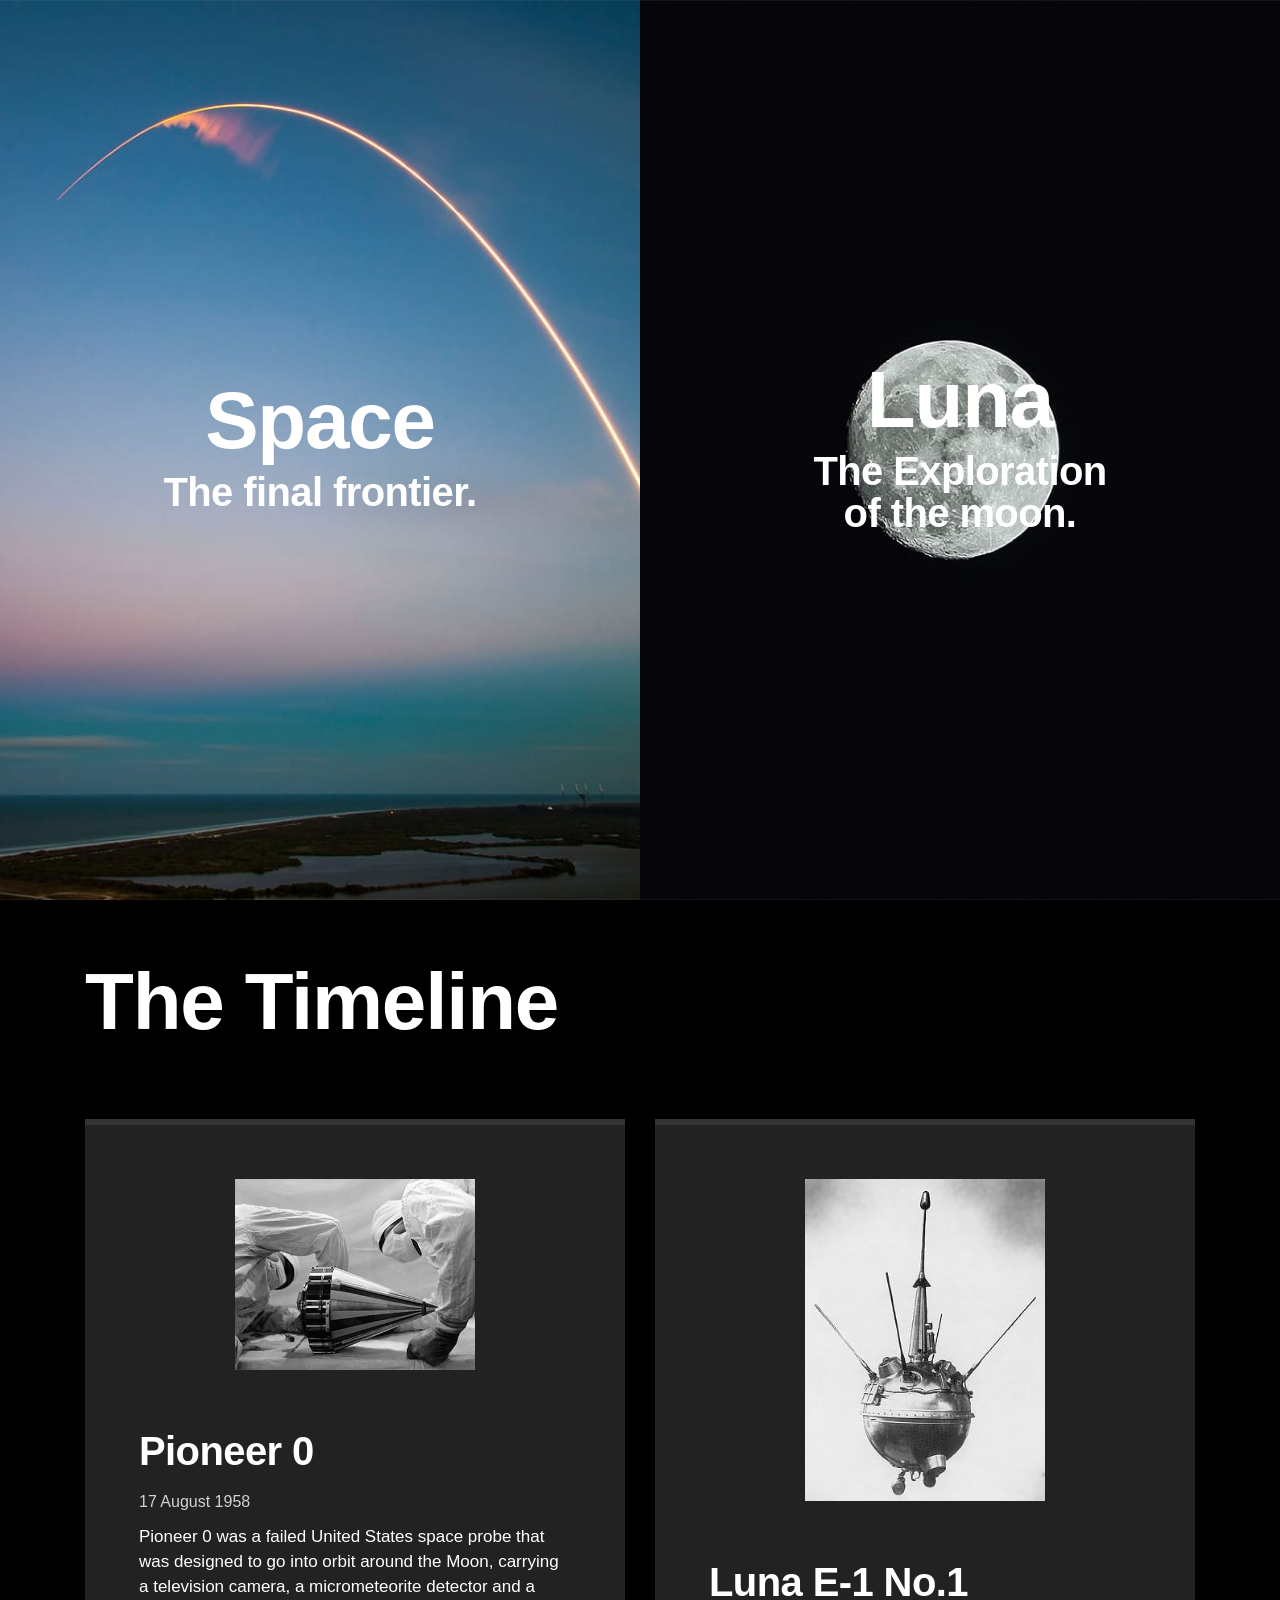
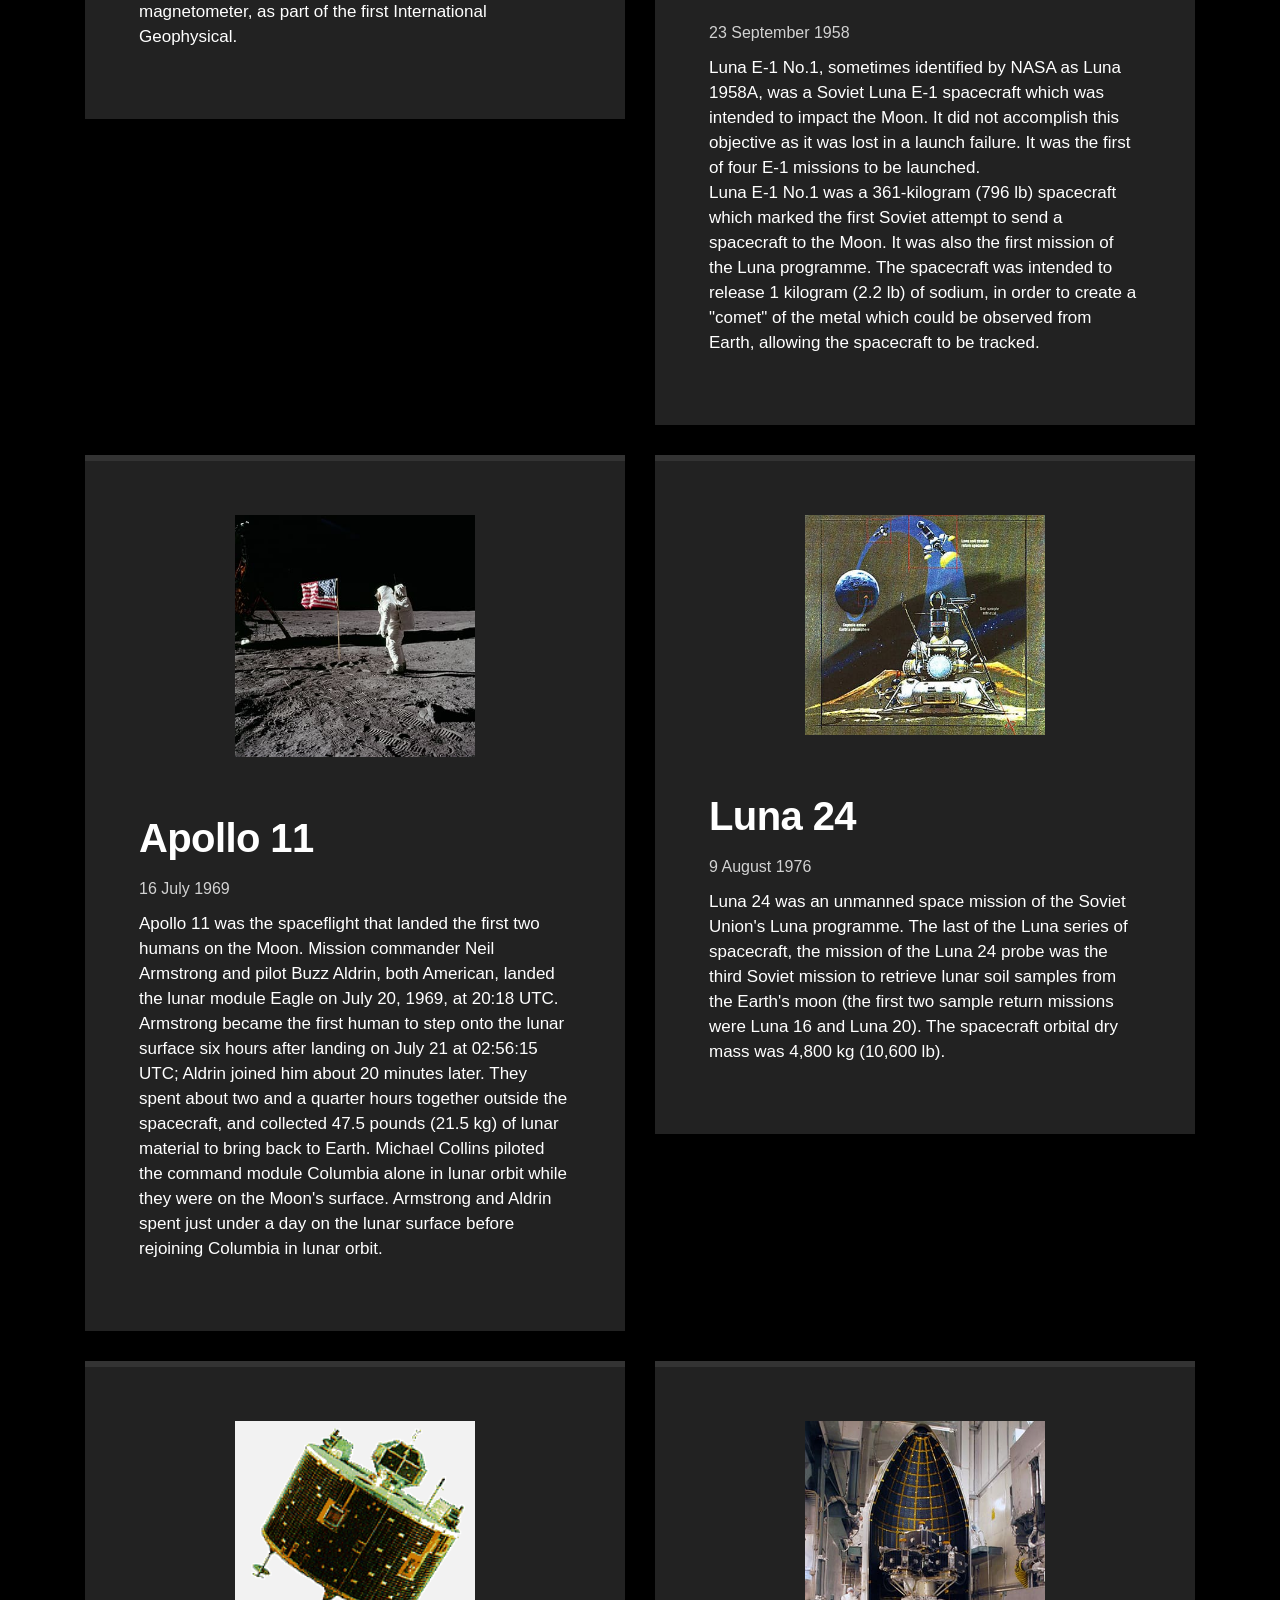
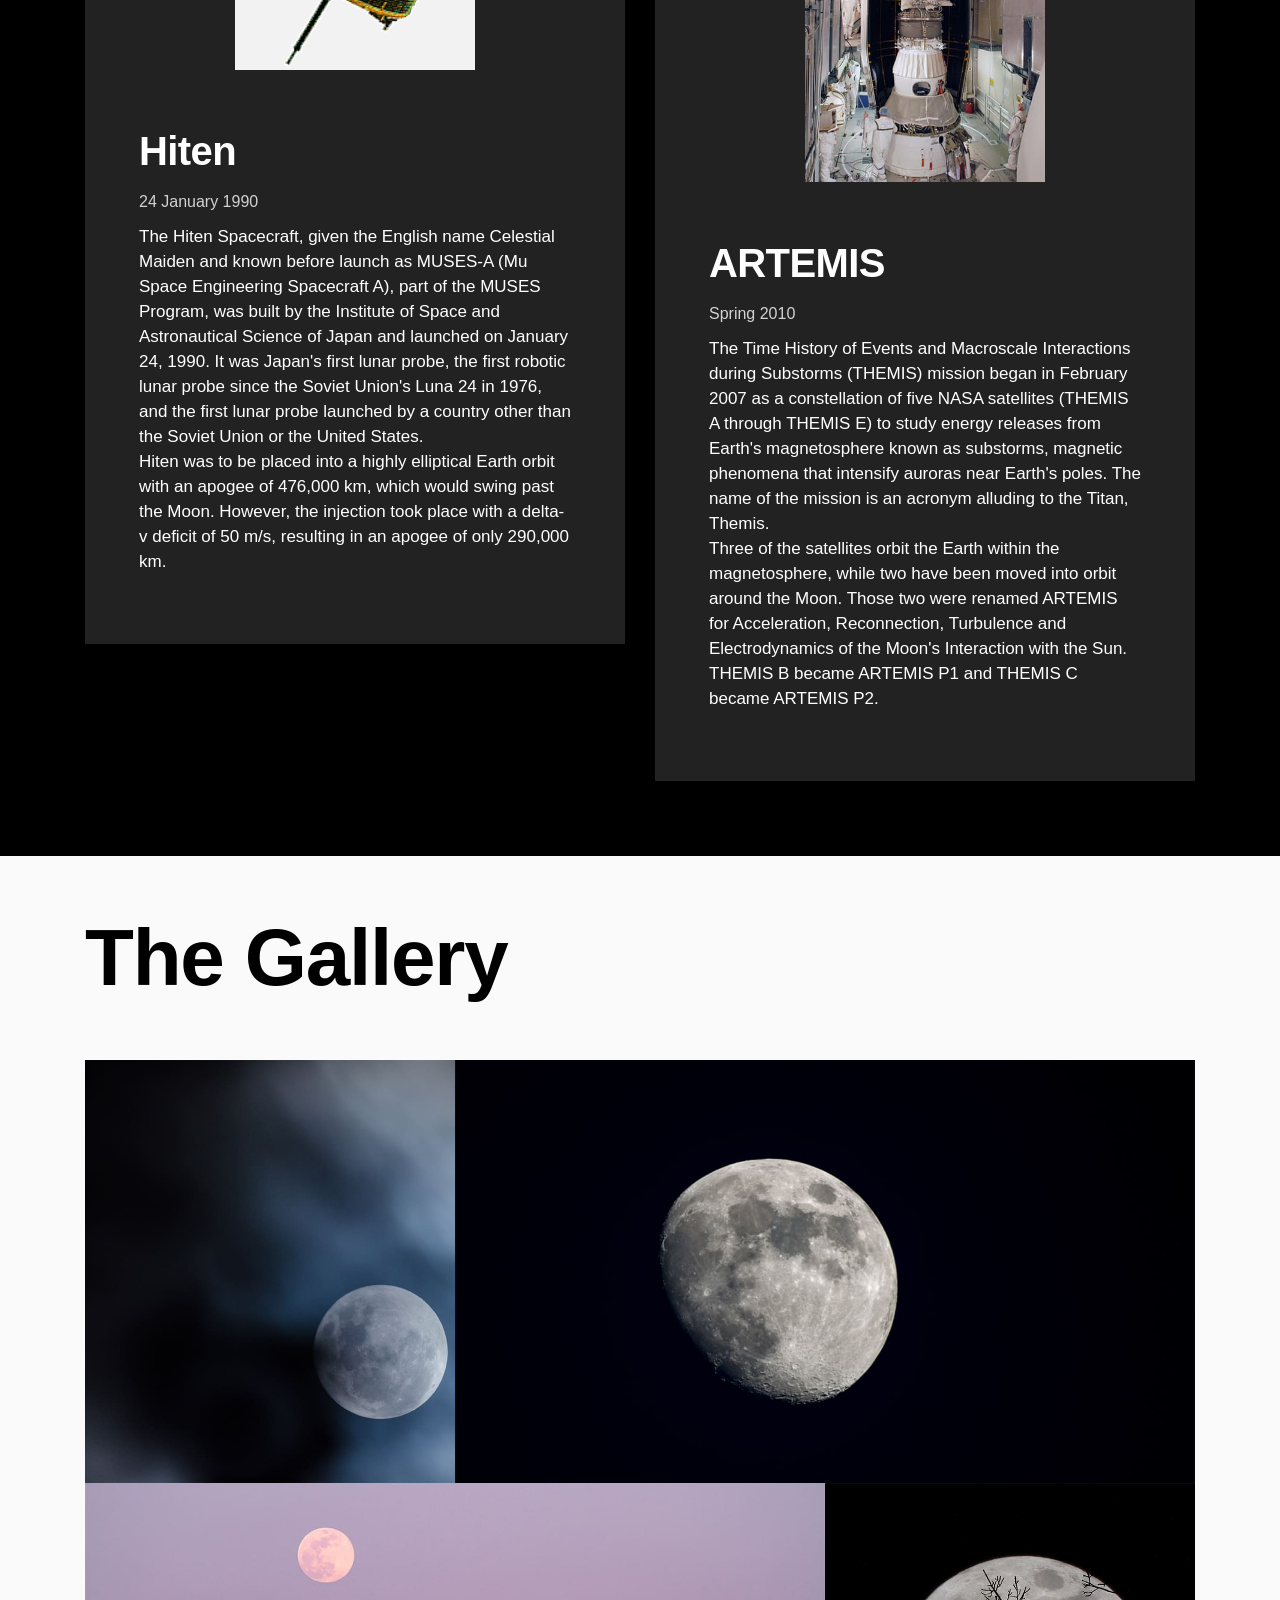
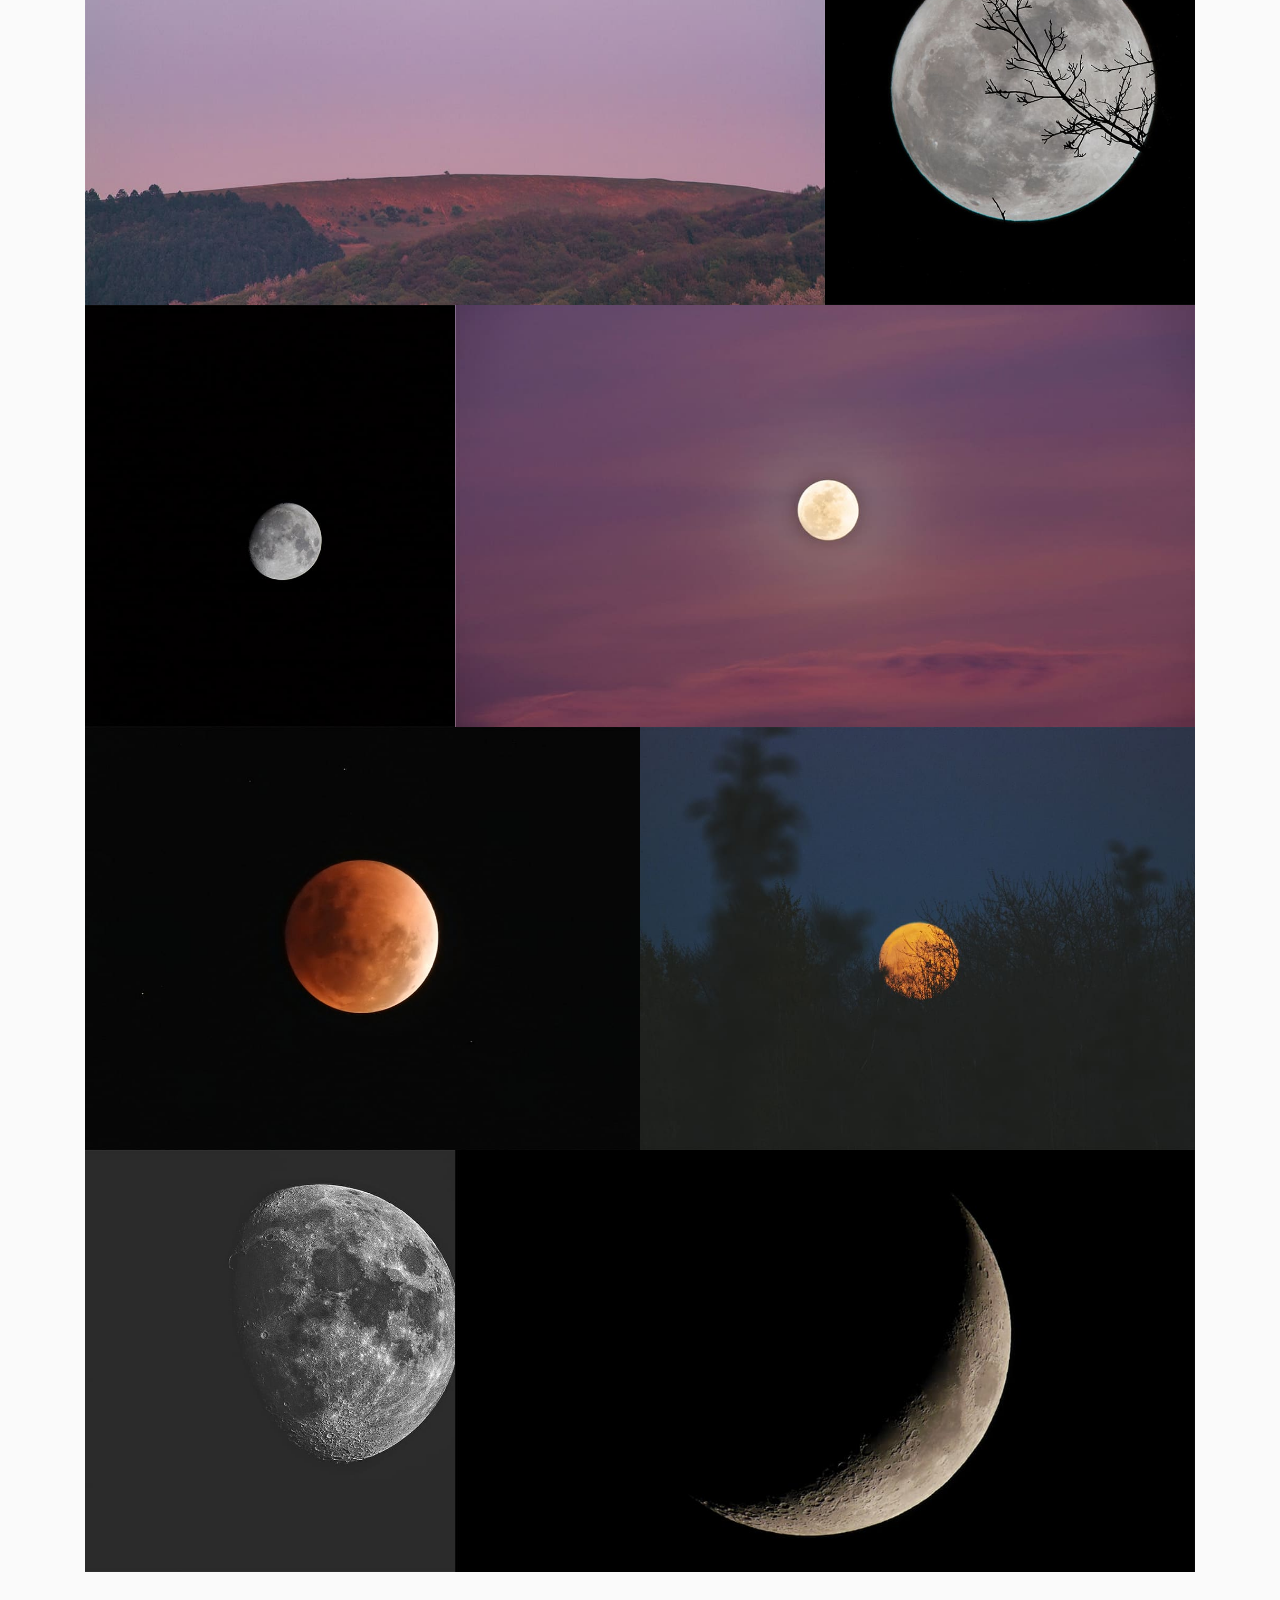
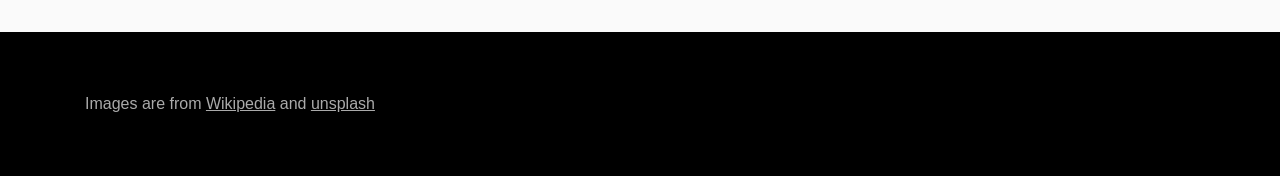
==== commit 607100f7: "Revert "refactor exercise 2" This reverts commit 27da777c33ff1b76d851f51a67b9ee1dc2b1ab02." ====
--- a/index.html
+++ b/index.html
@@ -56,6 +56,19 @@
                             <p>Pioneer 0 was a failed United States space probe that was designed to go into orbit around the Moon, carrying a television camera, a micrometeorite detector and a magnetometer, as part of the first International Geophysical.</p>
                         </div>
                     </div>
+                </div>
+                <div class="col-12 col-lg-6">
+                    <div class="timeline-item timeline-2">
+                        <img src="/images/timeline/luna-1.jpg" width='240' alt="Luna E-1 No.1" class="timeline-item-image">
+                        <div class="timeline-item-content">
+                            <h3>Luna E-1 No.1</h3>
+                            <time>23 September 1958</time>
+                            <p>Luna E-1 No.1, sometimes identified by NASA as Luna 1958A, was a Soviet Luna E-1 spacecraft which was intended to impact the Moon. It did not accomplish this objective as it was lost in a launch failure. It was the first of four E-1 missions to be launched.
+                                <br/> Luna E-1 No.1 was a 361-kilogram (796 lb) spacecraft which marked the first Soviet attempt to send a spacecraft to the Moon. It was also the first mission of the Luna programme. The spacecraft was intended to release 1 kilogram (2.2 lb) of sodium, in order to create a "comet" of the metal which could be observed from Earth, allowing the spacecraft to be tracked.</p>
+                        </div>
+                    </div>
+                </div>
+                <div class="col-12 col-lg-6">
                     <div class="timeline-item timeline-3">
                         <img src="/images/timeline/apollo-11.jpg" width='240' alt="Apollo 11" class="timeline-item-image">
                         <div class="timeline-item-content">
@@ -64,6 +77,18 @@
                             <p>Apollo 11 was the spaceflight that landed the first two humans on the Moon. Mission commander Neil Armstrong and pilot Buzz Aldrin, both American, landed the lunar module Eagle on July 20, 1969, at 20:18 UTC. Armstrong became the first human to step onto the lunar surface six hours after landing on July 21 at 02:56:15 UTC; Aldrin joined him about 20 minutes later. They spent about two and a quarter hours together outside the spacecraft, and collected 47.5 pounds (21.5 kg) of lunar material to bring back to Earth. Michael Collins piloted the command module Columbia alone in lunar orbit while they were on the Moon's surface. Armstrong and Aldrin spent just under a day on the lunar surface before rejoining Columbia in lunar orbit.</p>
                         </div>
                     </div>
+                </div>
+                <div class="col-12 col-lg-6">
+                    <div class="timeline-item timeline-4">
+                        <img src="/images/timeline/luna-24.jpg" width='240' alt="Luna 24" class="timeline-item-image">
+                        <div class="timeline-item-content">
+                            <h3>Luna 24</h3>
+                            <time>9 August 1976</time>
+                            <p>Luna 24 was an unmanned space mission of the Soviet Union's Luna programme. The last of the Luna series of spacecraft, the mission of the Luna 24 probe was the third Soviet mission to retrieve lunar soil samples from the Earth's moon (the first two sample return missions were Luna 16 and Luna 20). The spacecraft orbital dry mass was 4,800 kg (10,600 lb).</p>
+                        </div>
+                    </div>
+                </div>
+                <div class="col-12 col-lg-6">
                     <div class="timeline-item timeline-5">
                         <img src="/images/timeline/hiten.jpg" width='240' alt="Hiten" class="timeline-item-image">
                         <div class="timeline-item-content">
@@ -75,23 +100,6 @@
                     </div>
                 </div>
                 <div class="col-12 col-lg-6">
-                    <div class="timeline-item timeline-2">
-                        <img src="/images/timeline/luna-1.jpg" width='240' alt="Luna E-1 No.1" class="timeline-item-image">
-                        <div class="timeline-item-content">
-                            <h3>Luna E-1 No.1</h3>
-                            <time>23 September 1958</time>
-                            <p>Luna E-1 No.1, sometimes identified by NASA as Luna 1958A, was a Soviet Luna E-1 spacecraft which was intended to impact the Moon. It did not accomplish this objective as it was lost in a launch failure. It was the first of four E-1 missions to be launched.
-                                <br/> Luna E-1 No.1 was a 361-kilogram (796 lb) spacecraft which marked the first Soviet attempt to send a spacecraft to the Moon. It was also the first mission of the Luna programme. The spacecraft was intended to release 1 kilogram (2.2 lb) of sodium, in order to create a "comet" of the metal which could be observed from Earth, allowing the spacecraft to be tracked.</p>
-                        </div>
-                    </div>
-                    <div class="timeline-item timeline-4">
-                        <img src="/images/timeline/luna-24.jpg" width='240' alt="Luna 24" class="timeline-item-image">
-                        <div class="timeline-item-content">
-                            <h3>Luna 24</h3>
-                            <time>9 August 1976</time>
-                            <p>Luna 24 was an unmanned space mission of the Soviet Union's Luna programme. The last of the Luna series of spacecraft, the mission of the Luna 24 probe was the third Soviet mission to retrieve lunar soil samples from the Earth's moon (the first two sample return missions were Luna 16 and Luna 20). The spacecraft orbital dry mass was 4,800 kg (10,600 lb).</p>
-                        </div>
-                    </div>
                     <div class="timeline-item timeline-6">
                         <img src="/images/timeline/artemis.jpg" width='240' alt="ARTEMIS" class="timeline-item-image">
                         <div class="timeline-item-content">
--- a/css/overrides.css
+++ b/css/overrides.css
@@ -99,6 +99,16 @@
 }
 
 /* ==========================================================================
+   Exercise 2
+   ========================================================================== */
+
+/* Each card is its own column, fills full width, no float needed */
+.timeline-item {
+    float: none;
+    width: 100%;
+}
+
+/* ==========================================================================
    Exercise 3
    ========================================================================== */
 
